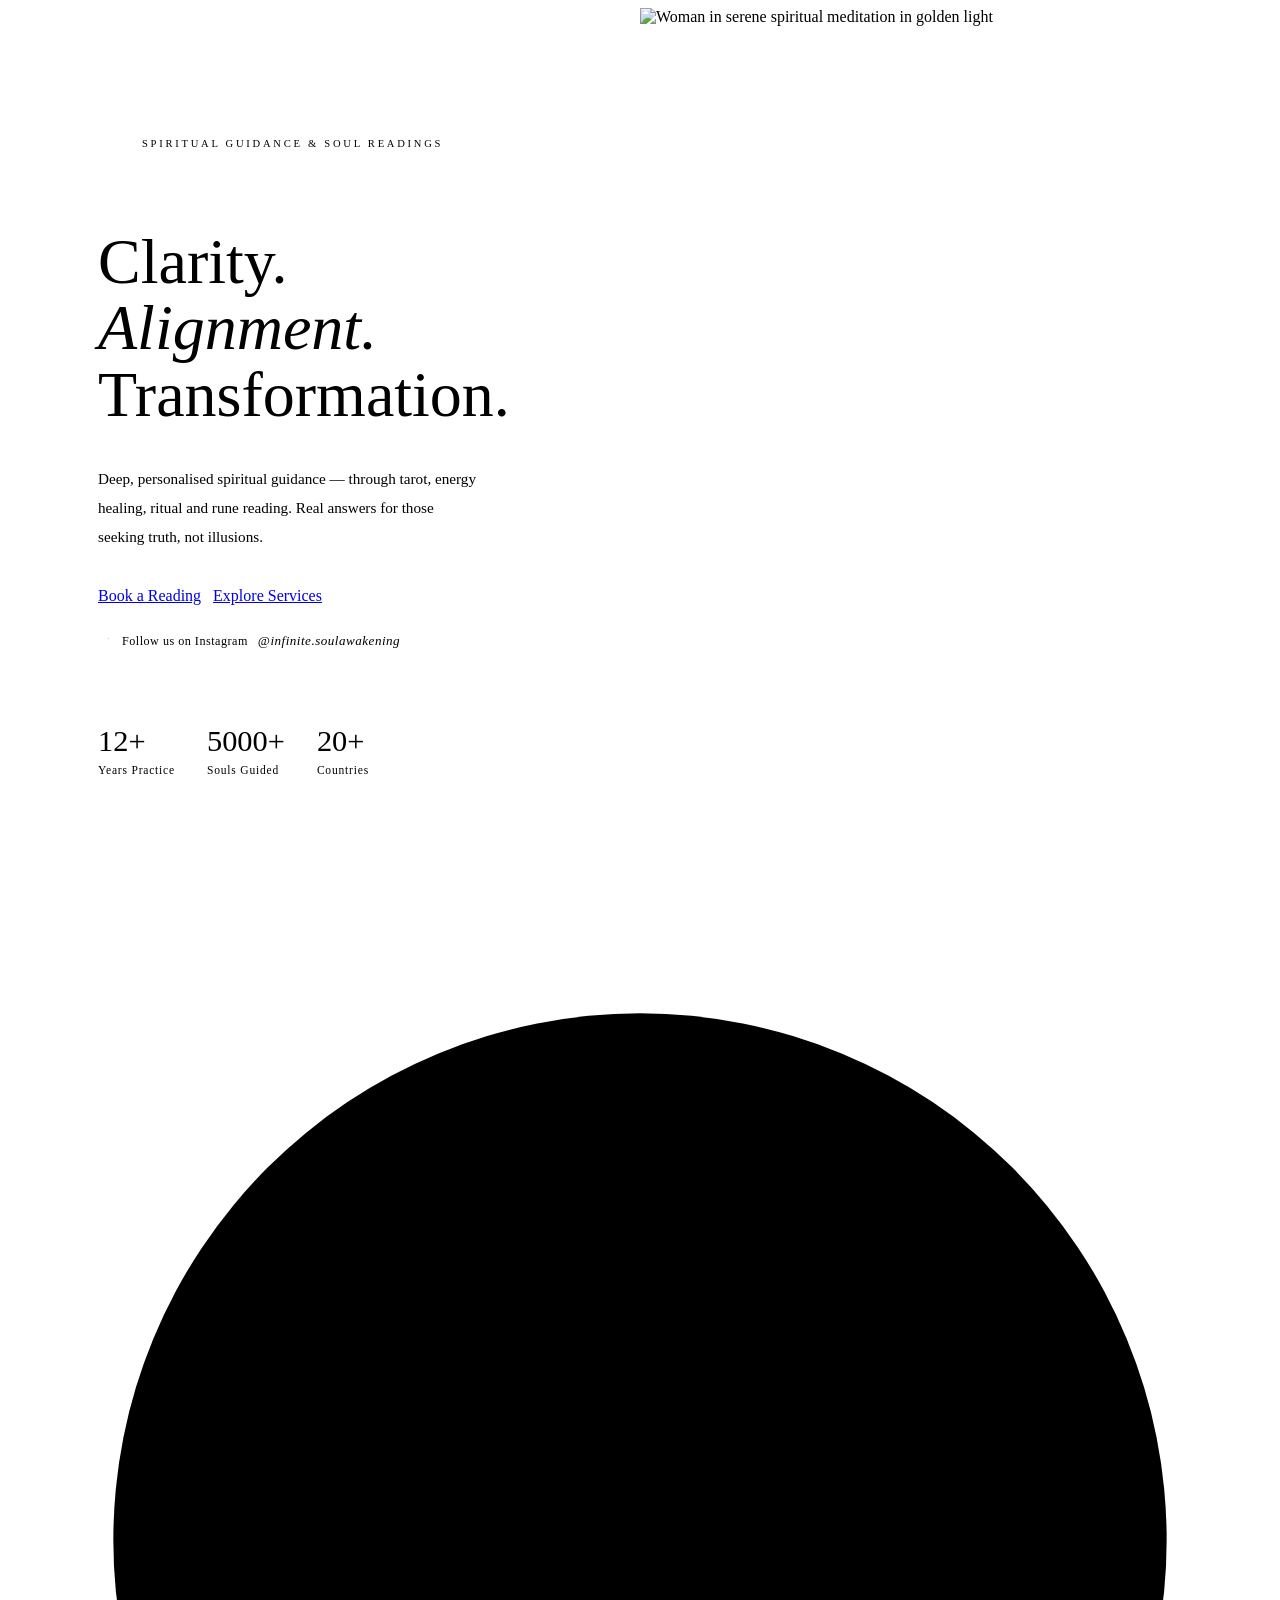
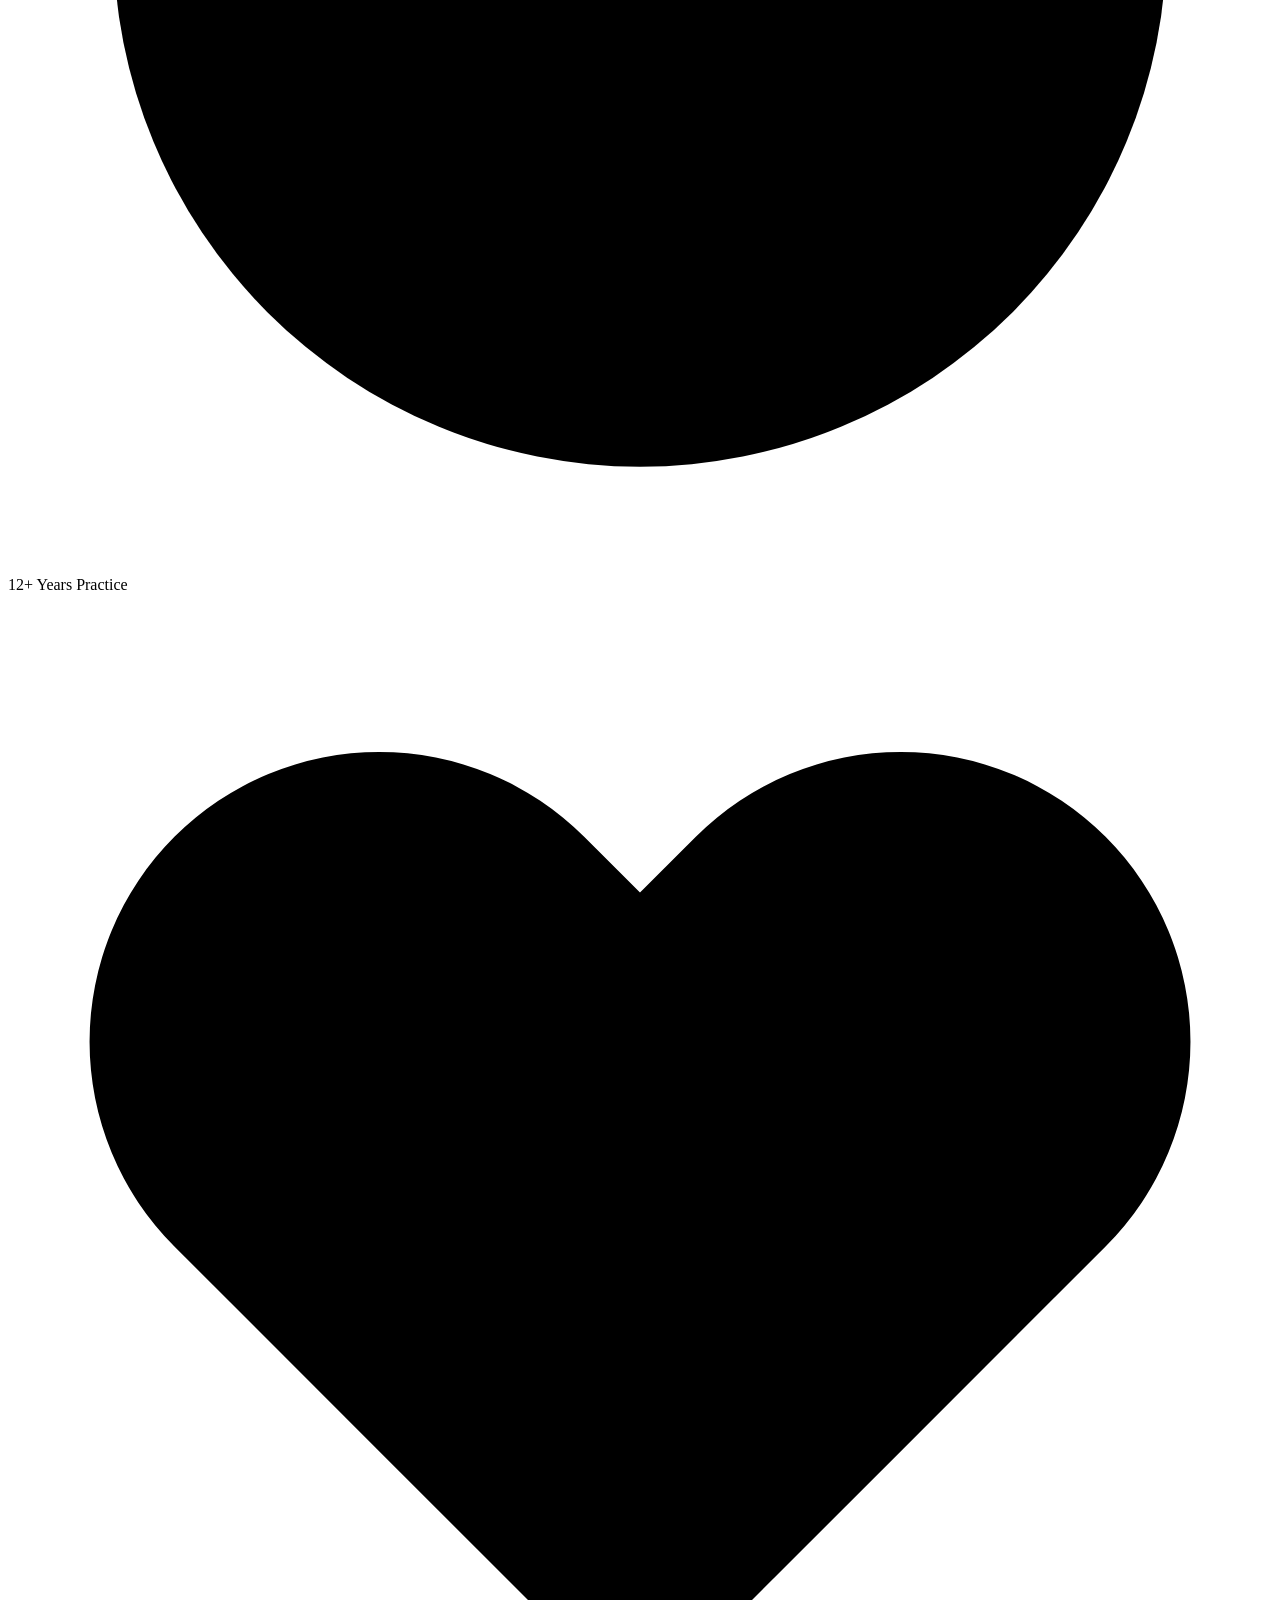
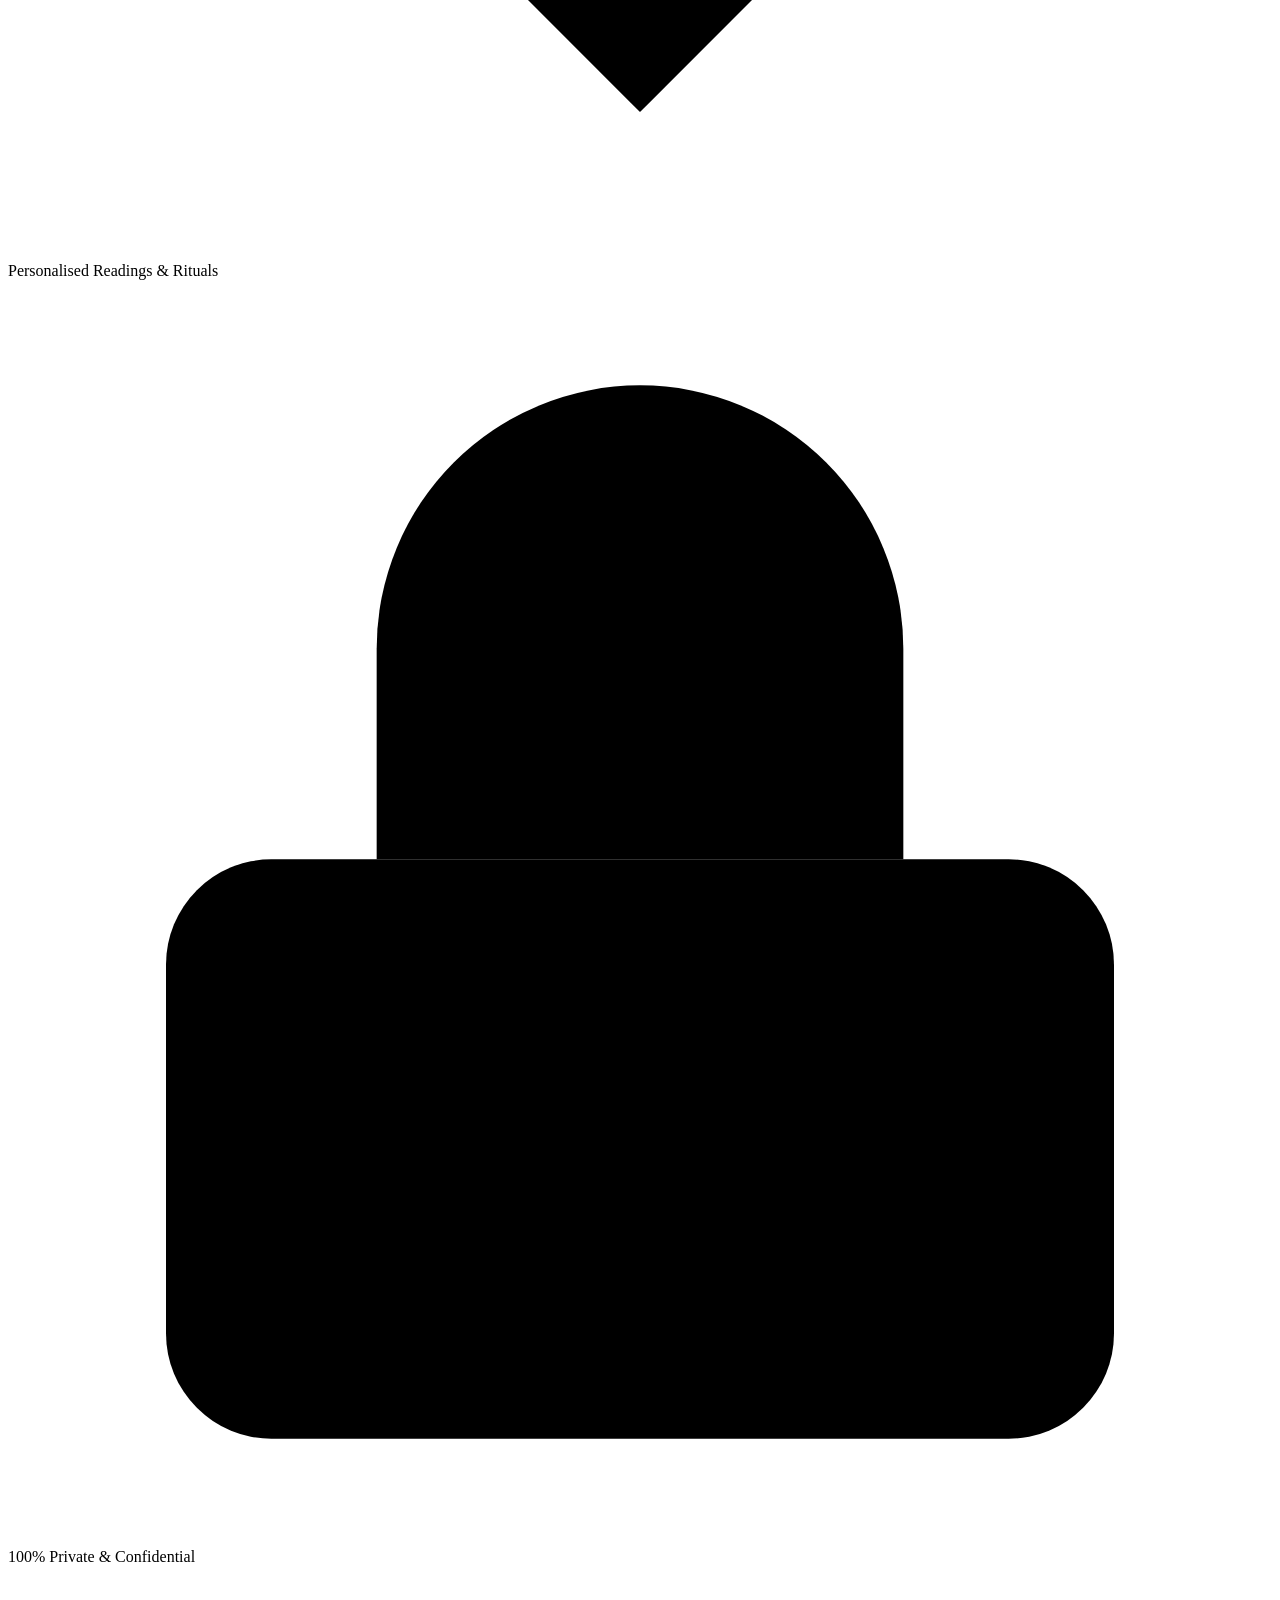
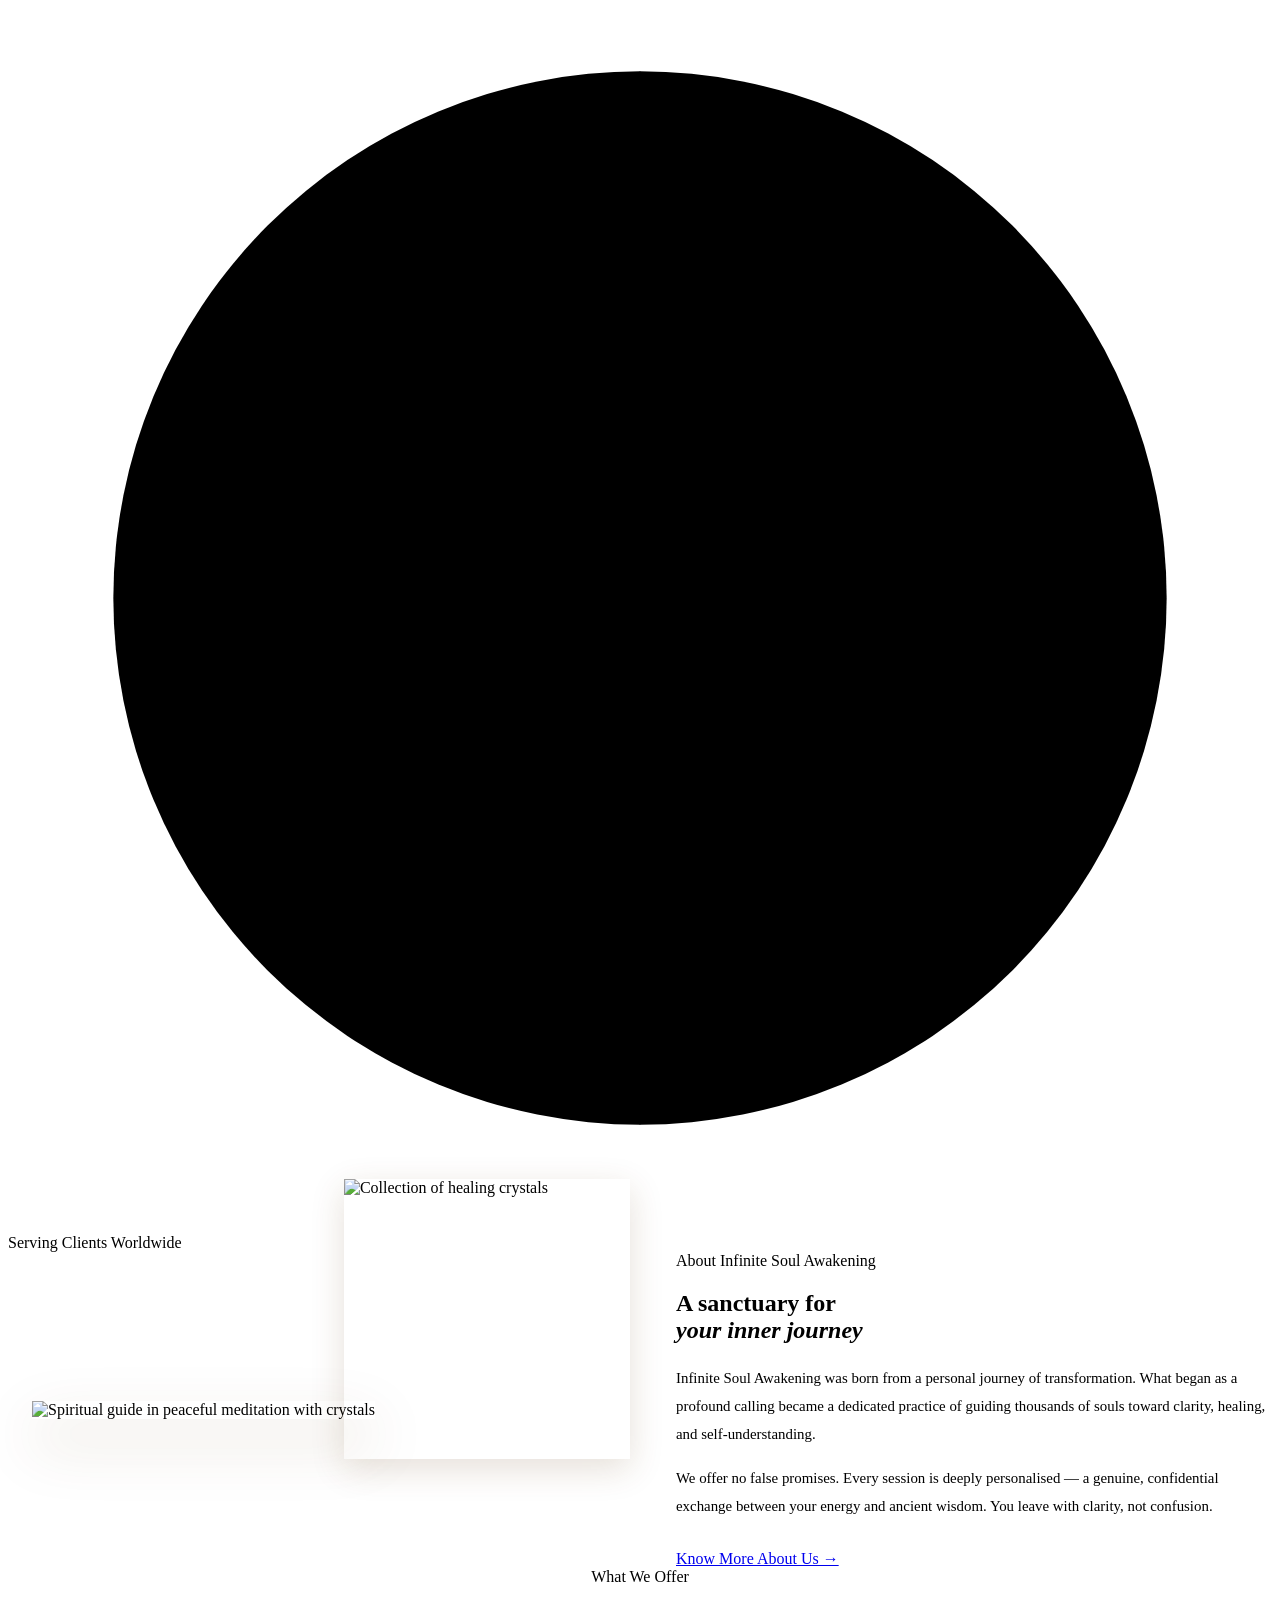
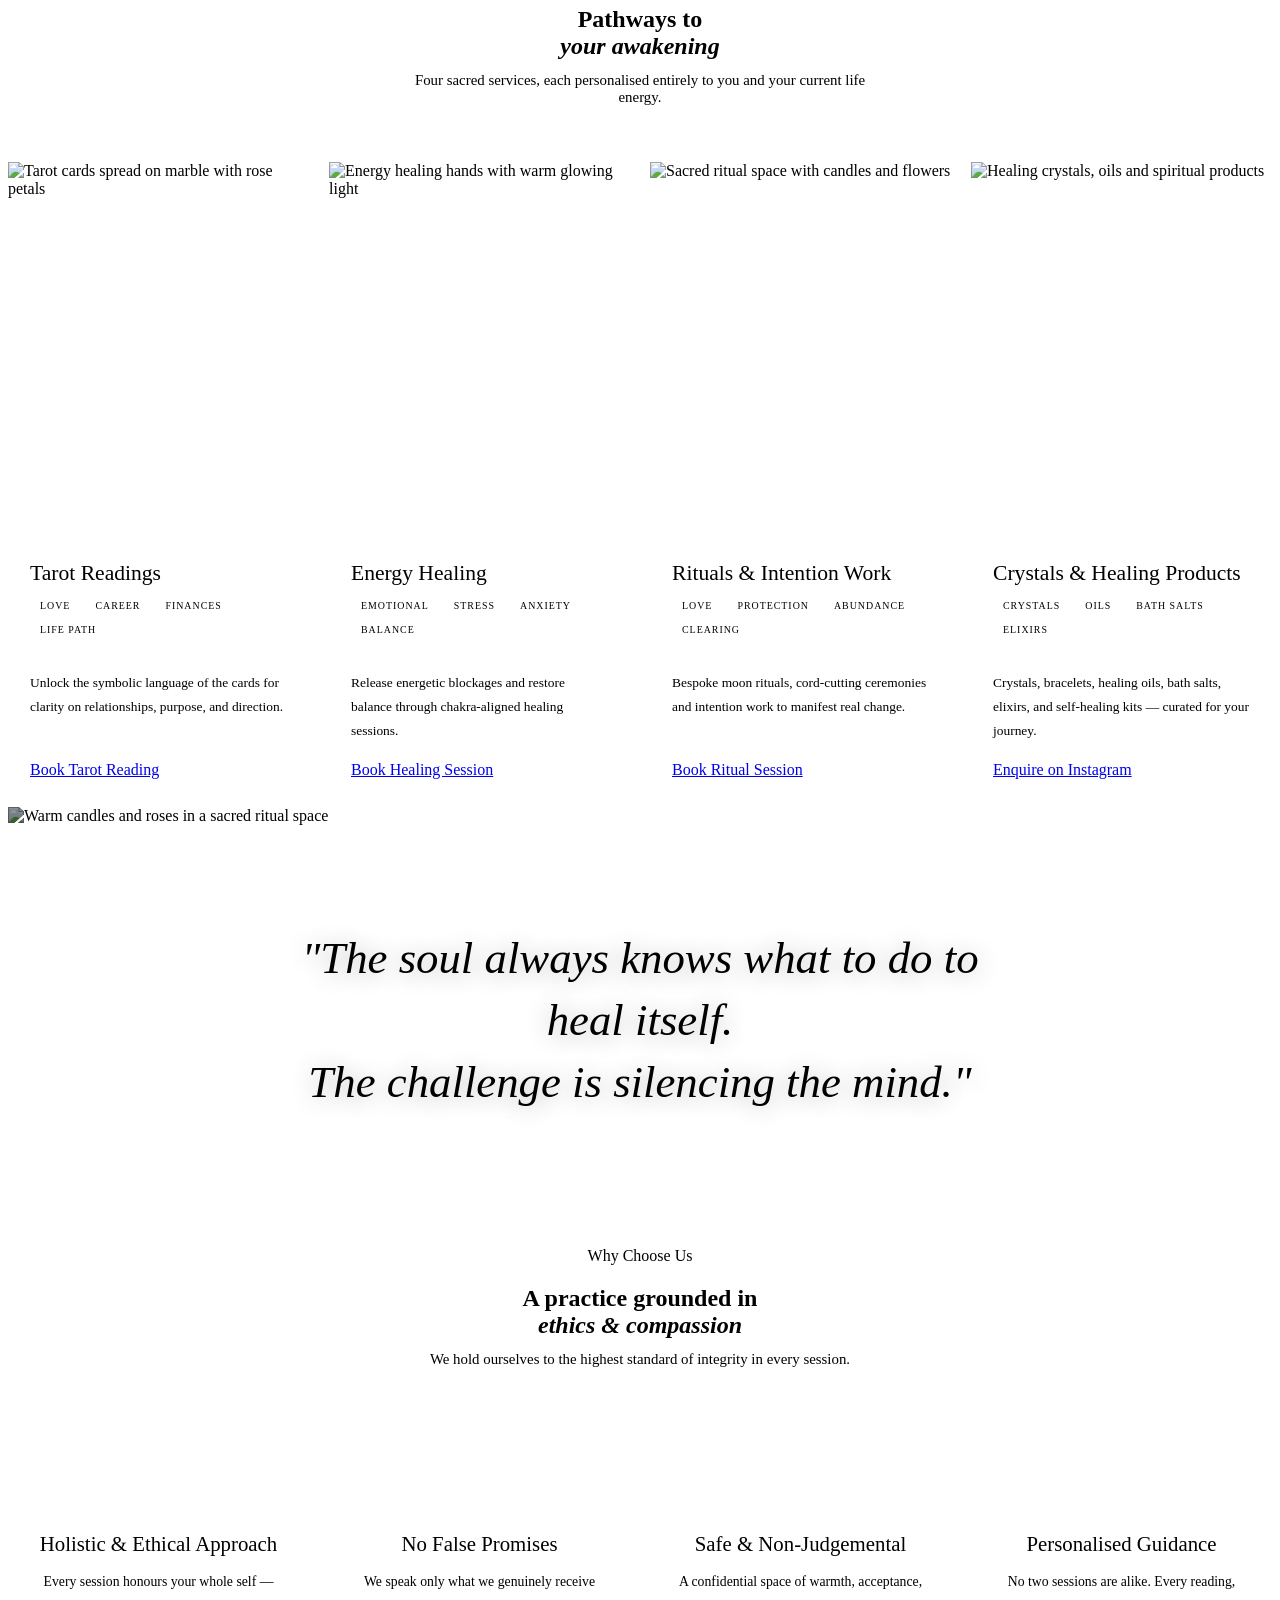
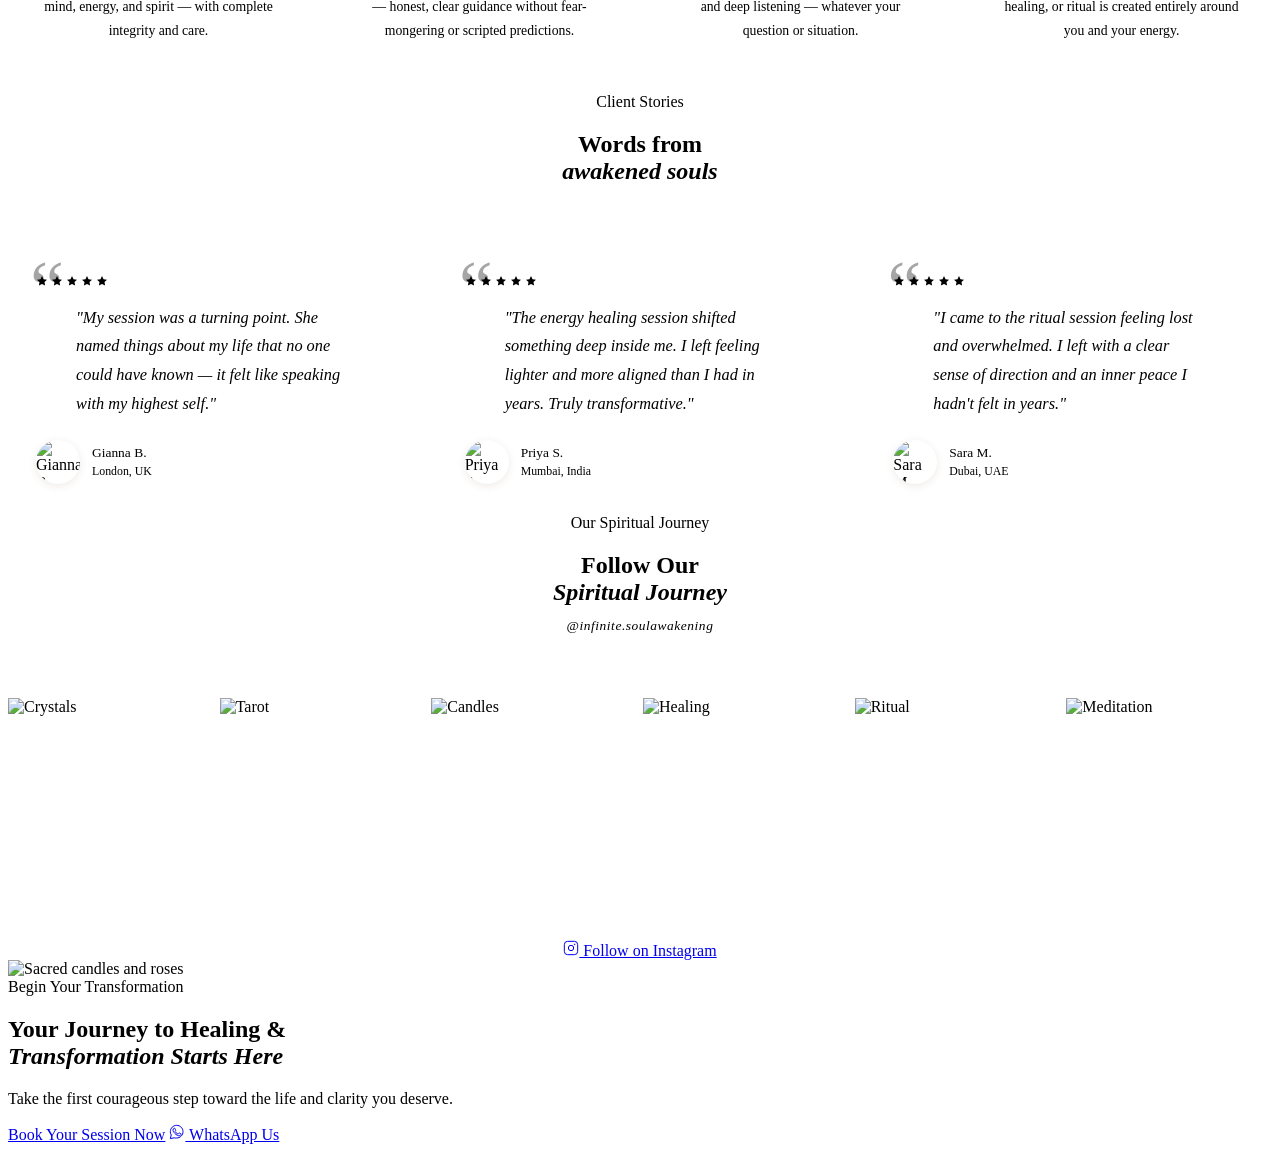
==== index.html @ ed3b2435 "first commit" ====
<!DOCTYPE html>
<html lang="en">
<head>
  <meta charset="UTF-8"/>
  <meta name="viewport" content="width=device-width, initial-scale=1.0"/>
  <meta name="description" content="Infinite Soul Awakening — premium tarot readings, energy healing, rituals and spiritual guidance. Serving clients worldwide since 2015."/>
  <title>Infinite Soul Awakening — Clarity. Alignment. Transformation.</title>
  <link rel="preconnect" href="https://fonts.googleapis.com"/>
  <link rel="preconnect" href="https://fonts.gstatic.com" crossorigin/>
  <link rel="stylesheet" href="assets/css/global.css"/>
  <style>
    /* ── HERO ───────────────────────────────────────────────── */
    .hero {
      display: grid; grid-template-columns: 1fr 1fr;
      min-height: 100svh; padding-top: var(--header-h); overflow: hidden;
    }
    .hero-left {
      display: flex; flex-direction: column; justify-content: center;
      padding: 80px 60px 80px max(40px, calc((100vw - 1180px)/2 + 40px));
    }
    .hero-eyebrow {
      display: flex; align-items: center; gap: 14px;
      font-size: .66rem; letter-spacing: .26em; text-transform: uppercase;
      color: var(--accent); margin-bottom: 26px;
    }
    .hero-eyebrow::before { content:''; width:30px; height:1px; background:var(--accent-light); flex-shrink:0; }
    .hero h1 {
      font-family: var(--font-serif);
      font-size: clamp(2.8rem, 5vw, 4.8rem);
      font-weight: 400; line-height: 1.04; color: var(--text); margin-bottom: 22px;
    }
    .hero h1 em { font-style: italic; font-weight: 300; color: var(--accent); }
    .hero-sub {
      font-size: .95rem; color: var(--text-soft);
      max-width: 380px; line-height: 1.88; margin-bottom: 36px;
    }
    .hero-btns { display: flex; gap: 12px; flex-wrap: wrap; }
    .hero-insta {
      margin-top: 28px;
      display: flex; align-items: center; gap: 10px;
      font-size: .76rem; color: var(--text-soft); letter-spacing: .04em;
    }
    .hero-insta a {
      color: var(--accent); text-decoration: none;
      font-style: italic; font-size: .82rem;
      border-bottom: 1px solid var(--accent-light);
      padding-bottom: 1px; transition: color .2s;
    }
    .hero-insta a:hover { color: var(--accent-dark); }
    .hero-insta svg { width: 14px; stroke: var(--accent-light); fill: none; stroke-width: 1.5; }
    .hero-stats {
      display: flex; gap: 32px; margin-top: 44px;
      padding-top: 32px; border-top: 1px solid var(--border);
    }
    .hero-stat strong {
      display: block; font-family: var(--font-serif);
      font-size: 1.9rem; font-weight: 400; color: var(--text); line-height: 1; margin-bottom: 3px;
    }
    .hero-stat span { font-size: .72rem; letter-spacing: .07em; color: var(--text-soft); }
    .hero-right { position: relative; overflow: hidden; }
    .hero-right img {
      width: 100%; height: 100%;
      object-fit: cover; object-position: center 20%;
      transition: transform 1.2s ease;
    }
    .hero-right:hover img { transform: scale(1.03); }
    .hero-badge {
      position: absolute; bottom: 40px; left: -22px;
      background: var(--white); box-shadow: var(--shadow-warm);
      padding: 16px 20px; z-index: 2; min-width: 160px;
    }
    .hero-badge strong {
      display: block; font-family: var(--font-serif);
      font-size: 1.4rem; font-weight: 400; color: var(--text); line-height: 1; margin-bottom: 4px;
    }
    .hero-badge span { font-size: .68rem; color: var(--text-soft); letter-spacing: .08em; }

    /* ── ABOUT PREVIEW ──────────────────────────────────────── */
    .about-preview { padding: var(--section-pad) 0; }
    .about-grid { display: grid; grid-template-columns: 1fr 1fr; gap: 72px; align-items: center; }
    .about-image-stack { position: relative; padding: 24px 0 24px 24px; }
    .about-img-main {
      width: 100%; aspect-ratio: 3/4; object-fit: cover;
      box-shadow: 0 24px 60px rgba(100,60,20,.18);
      position: relative; z-index: 2;
    }
    .about-img-secondary {
      position: absolute; bottom: -16px; right: -26px; z-index: 3;
      width: 48%; aspect-ratio: 1; object-fit: cover;
      border: 5px solid var(--white); box-shadow: 0 10px 32px rgba(100,60,20,.16);
    }
    .about-image-stack::before {
      content: ''; position: absolute;
      top: 0; left: 0; right: 24px; bottom: 24px;
      border: 1px solid var(--accent-light); z-index: 0;
    }
    .about-text .section-title { margin-bottom: 20px; }
    .about-text p { font-size: .93rem; color: var(--text-soft); line-height: 1.9; margin-bottom: 18px; }
    .about-text p:last-of-type { margin-bottom: 30px; }

    /* ── SERVICES PREVIEW ───────────────────────────────────── */
    .services-preview { padding: var(--section-pad) 0; background: var(--parchment); }
    .services-header { text-align: center; margin-bottom: 56px; }
    .services-header .section-title { margin-bottom: 12px; }
    .services-header p { font-size: .93rem; color: var(--text-soft); max-width: 460px; margin: 0 auto; }
    .services-grid { display: grid; grid-template-columns: repeat(4, 1fr); gap: 20px; }
    .svc-card {
      background: var(--white); box-shadow: var(--shadow-card); overflow: hidden;
      transition: transform .35s, box-shadow .35s; position: relative;
      display: flex; flex-direction: column;
    }
    .svc-card:hover { transform: translateY(-5px); box-shadow: var(--shadow-hover); }
    .svc-card.featured { border-top: 3px solid var(--accent); }
    .svc-img-wrap { width: 100%; aspect-ratio: 1; overflow: hidden; }
    .svc-img-wrap img {
      width: 100%; height: 100%; object-fit: cover;
      transition: transform .55s ease;
    }
    .svc-card:hover .svc-img-wrap img { transform: scale(1.07); }
    .svc-body { padding: 24px 22px 28px; flex: 1; display: flex; flex-direction: column; }
    .svc-icon {
      width: 38px; height: 38px; border: 1px solid var(--border); border-radius: 50%;
      display: flex; align-items: center; justify-content: center; margin-bottom: 14px;
    }
    .svc-icon svg { width: 16px; stroke: var(--accent); fill: none; stroke-width: 1.4; }
    .svc-card h3 {
      font-family: var(--font-serif); font-size: 1.35rem;
      font-weight: 400; color: var(--text); margin-bottom: 10px; line-height: 1.2;
    }
    .svc-card p { font-size: .84rem; color: var(--text-soft); line-height: 1.78; margin-bottom: 18px; flex: 1; }
    .svc-tags { display: flex; flex-wrap: wrap; gap: 5px; margin-bottom: 18px; }
    .svc-tag {
      font-size: .62rem; letter-spacing: .1em; text-transform: uppercase;
      padding: 4px 10px; border: 1px solid var(--border); color: var(--text-soft);
    }

    /* ── WHY CHOOSE US ──────────────────────────────────────── */
    .why-us { padding: var(--section-pad) 0; }
    .why-header { text-align: center; margin-bottom: 56px; }
    .why-header .section-title { margin-bottom: 12px; }
    .why-header p { font-size: .93rem; color: var(--text-soft); max-width: 480px; margin: 0 auto; }
    .why-grid { display: grid; grid-template-columns: repeat(4, 1fr); gap: 20px; }
    .why-card {
      background: var(--white); border: 1px solid var(--border);
      padding: 36px 28px; text-align: center;
      transition: border-color .3s, transform .3s, box-shadow .3s;
      position: relative; overflow: hidden;
    }
    .why-card::before {
      content: ''; position: absolute; top: 0; left: 0; right: 0;
      height: 3px; background: var(--accent-light);
      transform: scaleX(0); transform-origin: left; transition: transform .4s ease;
    }
    .why-card:hover { border-color: var(--accent-light); transform: translateY(-4px); box-shadow: var(--shadow-card); }
    .why-card:hover::before { transform: scaleX(1); }
    .why-icon {
      width: 52px; height: 52px; margin: 0 auto 20px;
      border: 1px solid var(--border); background: var(--parchment);
      display: flex; align-items: center; justify-content: center;
    }
    .why-icon svg { width: 22px; stroke: var(--accent); fill: none; stroke-width: 1.3; }
    .why-card h3 {
      font-family: var(--font-serif); font-size: 1.3rem;
      font-weight: 400; color: var(--text); margin-bottom: 10px;
    }
    .why-card p { font-size: .86rem; color: var(--text-soft); line-height: 1.78; }

    /* ── TESTIMONIALS ───────────────────────────────────────── */
    .testimonials { padding: var(--section-pad) 0; background: var(--parchment); }
    .testimonials-header { text-align: center; margin-bottom: 56px; }
    .testimonials-grid { display: grid; grid-template-columns: repeat(3, 1fr); gap: 22px; }
    .t-card {
      background: var(--white); padding: 34px 28px 30px;
      position: relative; box-shadow: var(--shadow-card); transition: transform .3s;
    }
    .t-card:hover { transform: translateY(-3px); }
    .t-quote-mark {
      font-family: var(--font-serif); font-size: 4.8rem; line-height: .85;
      color: var(--accent-light); opacity: .35;
      position: absolute; top: 14px; left: 22px; pointer-events: none;
    }
    .t-stars { display: flex; gap: 3px; margin-bottom: 14px; }
    .t-stars svg { width: 12px; fill: var(--accent-light); }
    .t-card blockquote {
      font-family: var(--font-serif); font-size: 1.02rem;
      font-style: italic; font-weight: 300; color: var(--text);
      line-height: 1.76; margin-bottom: 22px;
    }
    .t-author { display: flex; align-items: center; gap: 12px; }
    .t-avatar {
      width: 44px; height: 44px; border-radius: 50%; object-fit: cover;
      border: 3px solid var(--parchment); box-shadow: 0 2px 8px rgba(100,60,20,.1);
    }
    .t-info strong { display: block; font-size: .84rem; font-weight: 500; color: var(--text); }
    .t-info span { font-size: .74rem; color: var(--text-soft); }

    /* ── INSTAGRAM SECTION ──────────────────────────────────── */
    .instagram-section { padding: var(--section-pad) 0; }
    .instagram-header { text-align: center; margin-bottom: 44px; }
    .instagram-header .section-title { margin-bottom: 10px; }
    .insta-handle-link {
      display: inline-flex; align-items: center; gap: 6px;
      font-size: .84rem; color: var(--accent); text-decoration: none;
      font-style: italic; letter-spacing: .04em;
      border-bottom: 1px solid var(--accent-light); padding-bottom: 2px;
      transition: color .2s; margin-bottom: 18px;
    }
    .insta-handle-link:hover { color: var(--accent-dark); }
    .insta-grid { display: grid; grid-template-columns: repeat(6, 1fr); gap: 6px; margin-bottom: 36px; }
    .insta-cell { aspect-ratio: 1; overflow: hidden; position: relative; cursor: pointer; }
    .insta-cell img { width: 100%; height: 100%; object-fit: cover; transition: transform .5s ease; }
    .insta-cell:hover img { transform: scale(1.08); }
    .insta-cell::after {
      content: ''; position: absolute; inset: 0;
      background: rgba(155,115,85,0); transition: background .35s;
    }
    .insta-cell:hover::after { background: rgba(155,115,85,.22); }
    .instagram-cta { text-align: center; }

    /* ── LUXURY STRIP ───────────────────────────────────────── */
    .luxury-strip { position: relative; height: 440px; overflow: hidden; }
    .luxury-strip img {
      width: 100%; height: 100%;
      object-fit: cover; object-position: center 55%;
      filter: brightness(.58) saturate(.82);
      transition: transform 14s ease;
    }
    .luxury-strip:hover img { transform: scale(1.04); }
    .luxury-strip-overlay {
      position: absolute; inset: 0;
      display: flex; align-items: center; justify-content: center;
    }
    .luxury-quote { text-align: center; padding: 0 24px; }
    .luxury-quote p {
      font-family: var(--font-serif);
      font-size: clamp(1.6rem, 3.6vw, 2.8rem);
      font-weight: 300; font-style: italic; color: var(--white);
      line-height: 1.38; text-shadow: 0 2px 24px rgba(0,0,0,.3); max-width: 680px;
    }
    .luxury-quote span {
      display: block; font-family: var(--font-sans);
      font-size: .66rem; letter-spacing: .22em; text-transform: uppercase;
      color: rgba(255,255,255,.52); margin-top: 16px;
    }

    /* ── RESPONSIVE ─────────────────────────────────────────── */
    @media (max-width: 1024px) {
      .hero-left { padding: 60px 44px 60px 32px; }
      .services-grid { grid-template-columns: repeat(2, 1fr); }
      .why-grid { grid-template-columns: repeat(2, 1fr); }
    }
    @media (max-width: 900px) {
      .hero { grid-template-columns: 1fr; min-height: auto; }
      .hero-left { padding: 60px 32px; text-align: center; align-items: center; }
      .hero-eyebrow::before { display: none; }
      .hero-sub { margin: 0 auto 32px; }
      .hero-right { height: 65vw; min-height: 340px; }
      .hero-badge { left: 16px; bottom: 18px; }
      .hero-stats { gap: 22px; }
      .about-grid { grid-template-columns: 1fr; gap: 48px; }
      .about-image-stack::before { display: none; }
      .about-img-secondary { right: 8px; }
      .testimonials-grid { grid-template-columns: 1fr 1fr; }
      .insta-grid { grid-template-columns: repeat(3, 1fr); }
    }
    @media (max-width: 600px) {
      .services-grid { grid-template-columns: 1fr; max-width: 380px; margin: 0 auto; }
      .why-grid { grid-template-columns: 1fr; }
      .testimonials-grid { grid-template-columns: 1fr; }
      .insta-grid { grid-template-columns: repeat(2, 1fr); }
      .luxury-strip { height: 300px; }
      .hero-stats { gap: 18px; flex-wrap: wrap; }
    }
  </style>
</head>
<body>

<!-- ══ HERO ══════════════════════════════════════════════════ -->
<section class="hero" aria-label="Hero">
  <div class="hero-left">
    <span class="hero-eyebrow">Spiritual Guidance &amp; Soul Readings</span>
    <h1>Clarity.<br><em>Alignment.</em><br>Transformation.</h1>
    <p class="hero-sub">Deep, personalised spiritual guidance — through tarot, energy healing, ritual and rune reading. Real answers for those seeking truth, not illusions.</p>
    <div class="hero-btns">
      <a href="booking.html" class="btn btn-filled">Book a Reading</a>
      <a href="services.html" class="btn btn-ghost">Explore Services</a>
    </div>
    <div class="hero-insta">
      <svg viewBox="0 0 24 24"><rect x="2" y="2" width="20" height="20" rx="5"/><circle cx="12" cy="12" r="4"/><circle cx="17.5" cy="6.5" r=".5" fill="currentColor"/></svg>
      Follow us on Instagram
      <a href="https://www.instagram.com/infinite.soulawakening" target="_blank" rel="noopener noreferrer">@infinite.soulawakening</a>
    </div>
    <div class="hero-stats">
      <div class="hero-stat"><strong>12+</strong><span>Years Practice</span></div>
      <div class="hero-stat"><strong>5000+</strong><span>Souls Guided</span></div>
      <div class="hero-stat"><strong>20+</strong><span>Countries</span></div>
    </div>
  </div>
  <div class="hero-right">
    <img src="assets/images/hero-spiritual-woman.png"
      alt="Woman in serene spiritual meditation in golden light"
      fetchpriority="high" width="700" height="900"/>
  </div>
</section>

<!-- ══ TRUST BAR ═════════════════════════════════════════════ -->
<div class="trust-bar" role="list" aria-label="Trust signals">
  <div class="trust-inner">
    <div class="trust-item" role="listitem">
      <div class="trust-icon" aria-hidden="true"><svg viewBox="0 0 24 24"><circle cx="12" cy="12" r="10"/><path d="M12 8v4l3 3"/></svg></div>
      <span class="trust-label">12+ Years Practice</span>
    </div>
    <div class="trust-item" role="listitem">
      <div class="trust-icon" aria-hidden="true"><svg viewBox="0 0 24 24"><path d="M20.84 4.61a5.5 5.5 0 0 0-7.78 0L12 5.67l-1.06-1.06a5.5 5.5 0 0 0-7.78 7.78l1.06 1.06L12 21.23l7.78-7.78 1.06-1.06a5.5 5.5 0 0 0 0-7.78z"/></svg></div>
      <span class="trust-label">Personalised Readings &amp; Rituals</span>
    </div>
    <div class="trust-item" role="listitem">
      <div class="trust-icon" aria-hidden="true"><svg viewBox="0 0 24 24"><rect x="3" y="11" width="18" height="11" rx="2"/><path d="M7 11V7a5 5 0 0 1 10 0v4"/></svg></div>
      <span class="trust-label">100% Private &amp; Confidential</span>
    </div>
    <div class="trust-item" role="listitem">
      <div class="trust-icon" aria-hidden="true"><svg viewBox="0 0 24 24"><circle cx="12" cy="12" r="10"/><line x1="2" y1="12" x2="22" y2="12"/><path d="M12 2a15.3 15.3 0 0 1 4 10 15.3 15.3 0 0 1-4 10 15.3 15.3 0 0 1-4-10 15.3 15.3 0 0 1 4-10z"/></svg></div>
      <span class="trust-label">Serving Clients Worldwide</span>
    </div>
  </div>
</div>

<!-- ══ ABOUT PREVIEW ═════════════════════════════════════════ -->
<section class="about-preview" aria-labelledby="about-title">
  <div class="container">
    <div class="about-grid">
      <div class="about-image-stack fade-up">
        <img class="about-img-main"
          src="assets/images/spiritual-guide.jpeg"
          alt="Spiritual guide in peaceful meditation with crystals"
          loading="lazy" width="600" height="800"/>
        <img class="about-img-secondary"
          src="assets/images/insta-spiritual-workspace.jpeg"
          alt="Collection of healing crystals"
          loading="lazy" width="280" height="280"/>
      </div>
      <div class="fade-up" style="transition-delay:.16s">
        <span class="section-label">About Infinite Soul Awakening</span>
        <h2 class="section-title about-text" id="about-title">A sanctuary for<br><em>your inner journey</em></h2>
        <p class="about-text" style="margin-top:20px;font-size:.93rem;color:var(--text-soft);line-height:1.9;">Infinite Soul Awakening was born from a personal journey of transformation. What began as a profound calling became a dedicated practice of guiding thousands of souls toward clarity, healing, and self-understanding.</p>
        <p style="font-size:.93rem;color:var(--text-soft);line-height:1.9;margin-bottom:30px;">We offer no false promises. Every session is deeply personalised — a genuine, confidential exchange between your energy and ancient wisdom. You leave with clarity, not confusion.</p>
        <a href="about.html" class="text-link">Know More About Us &rarr;</a>
      </div>
    </div>
  </div>
</section>

<!-- ══ SERVICES PREVIEW ══════════════════════════════════════ -->
<section class="services-preview" aria-labelledby="services-title">
  <div class="container">
    <div class="services-header fade-up">
      <span class="section-label">What We Offer</span>
      <h2 class="section-title" id="services-title">Pathways to<br><em>your awakening</em></h2>
      <p>Four sacred services, each personalised entirely to you and your current life energy.</p>
    </div>
    <div class="services-grid">

      <article class="svc-card featured fade-up" style="transition-delay:.06s">
        <div class="svc-img-wrap">
          <img src="assets/images/tarot-reading-flatlay.jpeg"
            alt="Tarot cards spread on marble with rose petals" loading="lazy" width="600" height="600"/>
        </div>
        <div class="svc-body">
          <div class="svc-icon" aria-hidden="true"><svg viewBox="0 0 24 24"><rect x="3" y="3" width="7" height="11" rx="1"/><rect x="14" y="3" width="7" height="7" rx="1"/><rect x="14" y="14" width="7" height="7" rx="1"/><rect x="3" y="18" width="7" height="3" rx="1"/></svg></div>
          <h3>Tarot Readings</h3>
          <div class="svc-tags"><span class="svc-tag">Love</span><span class="svc-tag">Career</span><span class="svc-tag">Finances</span><span class="svc-tag">Life Path</span></div>
          <p>Unlock the symbolic language of the cards for clarity on relationships, purpose, and direction.</p>
          <a href="booking.html" class="btn btn-filled btn-sm">Book Tarot Reading</a>
        </div>
      </article>

      <article class="svc-card fade-up" style="transition-delay:.14s">
        <div class="svc-img-wrap">
          <img src="assets/images/energy-healing-hands.jpeg"
            alt="Energy healing hands with warm glowing light" loading="lazy" width="600" height="600"/>
        </div>
        <div class="svc-body">
          <div class="svc-icon" aria-hidden="true"><svg viewBox="0 0 24 24"><path d="M18 8h1a4 4 0 0 1 0 8h-1"/><path d="M2 8h16v9a4 4 0 0 1-4 4H6a4 4 0 0 1-4-4V8z"/><line x1="6" y1="1" x2="6" y2="4"/><line x1="10" y1="1" x2="10" y2="4"/><line x1="14" y1="1" x2="14" y2="4"/></svg></div>
          <h3>Energy Healing</h3>
          <div class="svc-tags"><span class="svc-tag">Emotional</span><span class="svc-tag">Stress</span><span class="svc-tag">Anxiety</span><span class="svc-tag">Balance</span></div>
          <p>Release energetic blockages and restore balance through chakra-aligned healing sessions.</p>
          <a href="booking.html" class="btn btn-filled btn-sm">Book Healing Session</a>
        </div>
      </article>

      <article class="svc-card fade-up" style="transition-delay:.22s">
        <div class="svc-img-wrap">
          <img src="assets/images/insta-crystal-candle.jpeg"
            alt="Sacred ritual space with candles and flowers" loading="lazy" width="600" height="600"/>
        </div>
        <div class="svc-body">
          <div class="svc-icon" aria-hidden="true"><svg viewBox="0 0 24 24"><polygon points="12 2 15.09 8.26 22 9.27 17 14.14 18.18 21.02 12 17.77 5.82 21.02 7 14.14 2 9.27 8.91 8.26 12 2"/></svg></div>
          <h3>Rituals &amp; Intention Work</h3>
          <div class="svc-tags"><span class="svc-tag">Love</span><span class="svc-tag">Protection</span><span class="svc-tag">Abundance</span><span class="svc-tag">Clearing</span></div>
          <p>Bespoke moon rituals, cord-cutting ceremonies and intention work to manifest real change.</p>
          <a href="booking.html" class="btn btn-filled btn-sm">Book Ritual Session</a>
        </div>
      </article>

      <article class="svc-card fade-up" style="transition-delay:.30s">
        <div class="svc-img-wrap">
          <img src="assets/images/insta-spiritual-workspace.jpeg"
            alt="Healing crystals, oils and spiritual products" loading="lazy" width="600" height="600"/>
        </div>
        <div class="svc-body">
          <div class="svc-icon" aria-hidden="true"><svg viewBox="0 0 24 24"><path d="M12 2l3.09 6.26L22 9.27l-5 4.87 1.18 6.88L12 17.77l-6.18 3.25L7 14.14 2 9.27l6.91-1.01L12 2z"/></svg></div>
          <h3>Crystals &amp; Healing Products</h3>
          <div class="svc-tags"><span class="svc-tag">Crystals</span><span class="svc-tag">Oils</span><span class="svc-tag">Bath Salts</span><span class="svc-tag">Elixirs</span></div>
          <p>Crystals, bracelets, healing oils, bath salts, elixirs, and self-healing kits — curated for your journey.</p>
          <a href="https://www.instagram.com/infinite.soulawakening" target="_blank" rel="noopener noreferrer" class="btn btn-insta btn-sm">Enquire on Instagram</a>
        </div>
      </article>

    </div>
  </div>
</section>

<!-- ══ LUXURY STRIP ══════════════════════════════════════════ -->
<div class="luxury-strip" role="img" aria-label="Sacred ritual with candles and flowers">
  <img src="assets/images/about-spiritual-flatlay.jpeg"
    alt="Warm candles and roses in a sacred ritual space" loading="lazy" width="1800" height="440"/>
  <div class="luxury-strip-overlay">
    <div class="luxury-quote fade-up">
      <p>"The soul always knows what to do to heal itself.<br>The challenge is silencing the mind."</p>
      <span>— Caroline Myss</span>
    </div>
  </div>
</div>

<!-- ══ WHY CHOOSE US ═════════════════════════════════════════ -->
<section class="why-us" aria-labelledby="why-title">
  <div class="container">
    <div class="why-header fade-up">
      <span class="section-label">Why Choose Us</span>
      <h2 class="section-title" id="why-title">A practice grounded in<br><em>ethics &amp; compassion</em></h2>
      <p>We hold ourselves to the highest standard of integrity in every session.</p>
    </div>
    <div class="why-grid">
      <div class="why-card fade-up" style="transition-delay:.06s">
        <div class="why-icon" aria-hidden="true"><svg viewBox="0 0 24 24"><circle cx="12" cy="8" r="6"/><path d="M15.477 12.89L17 22l-5-3-5 3 1.523-9.11"/></svg></div>
        <h3>Holistic &amp; Ethical Approach</h3>
        <p>Every session honours your whole self — mind, energy, and spirit — with complete integrity and care.</p>
      </div>
      <div class="why-card fade-up" style="transition-delay:.14s">
        <div class="why-icon" aria-hidden="true"><svg viewBox="0 0 24 24"><path d="M12 22s8-4 8-10V5l-8-3-8 3v7c0 6 8 10 8 10z"/></svg></div>
        <h3>No False Promises</h3>
        <p>We speak only what we genuinely receive — honest, clear guidance without fear-mongering or scripted predictions.</p>
      </div>
      <div class="why-card fade-up" style="transition-delay:.22s">
        <div class="why-icon" aria-hidden="true"><svg viewBox="0 0 24 24"><path d="M20.84 4.61a5.5 5.5 0 0 0-7.78 0L12 5.67l-1.06-1.06a5.5 5.5 0 0 0-7.78 7.78l1.06 1.06L12 21.23l7.78-7.78 1.06-1.06a5.5 5.5 0 0 0 0-7.78z"/></svg></div>
        <h3>Safe &amp; Non-Judgemental</h3>
        <p>A confidential space of warmth, acceptance, and deep listening — whatever your question or situation.</p>
      </div>
      <div class="why-card fade-up" style="transition-delay:.30s">
        <div class="why-icon" aria-hidden="true"><svg viewBox="0 0 24 24"><path d="M17 21v-2a4 4 0 0 0-4-4H5a4 4 0 0 0-4 4v2"/><circle cx="9" cy="7" r="4"/><path d="M23 21v-2a4 4 0 0 0-3-3.87"/><path d="M16 3.13a4 4 0 0 1 0 7.75"/></svg></div>
        <h3>Personalised Guidance</h3>
        <p>No two sessions are alike. Every reading, healing, or ritual is created entirely around you and your energy.</p>
      </div>
    </div>
  </div>
</section>

<!-- ══ TESTIMONIALS ══════════════════════════════════════════ -->
<section class="testimonials" aria-labelledby="testimonials-title">
  <div class="container">
    <div class="testimonials-header fade-up">
      <span class="section-label">Client Stories</span>
      <h2 class="section-title" id="testimonials-title">Words from<br><em>awakened souls</em></h2>
    </div>
    <div class="testimonials-grid">
      <article class="t-card fade-up" style="transition-delay:.06s">
        <div class="t-quote-mark" aria-hidden="true">&ldquo;</div>
        <div class="t-stars" aria-label="5 stars"><svg viewBox="0 0 24 24"><polygon points="12 2 15.09 8.26 22 9.27 17 14.14 18.18 21.02 12 17.77 5.82 21.02 7 14.14 2 9.27 8.91 8.26 12 2"/></svg><svg viewBox="0 0 24 24"><polygon points="12 2 15.09 8.26 22 9.27 17 14.14 18.18 21.02 12 17.77 5.82 21.02 7 14.14 2 9.27 8.91 8.26 12 2"/></svg><svg viewBox="0 0 24 24"><polygon points="12 2 15.09 8.26 22 9.27 17 14.14 18.18 21.02 12 17.77 5.82 21.02 7 14.14 2 9.27 8.91 8.26 12 2"/></svg><svg viewBox="0 0 24 24"><polygon points="12 2 15.09 8.26 22 9.27 17 14.14 18.18 21.02 12 17.77 5.82 21.02 7 14.14 2 9.27 8.91 8.26 12 2"/></svg><svg viewBox="0 0 24 24"><polygon points="12 2 15.09 8.26 22 9.27 17 14.14 18.18 21.02 12 17.77 5.82 21.02 7 14.14 2 9.27 8.91 8.26 12 2"/></svg></div>
        <blockquote>"My session was a turning point. She named things about my life that no one could have known — it felt like speaking with my highest self."</blockquote>
        <div class="t-author">
          <img class="t-avatar" src="assets/images/testimonial-candle-avatar.jpeg" alt="Gianna B." loading="lazy" width="44" height="44"/>
          <div class="t-info"><strong>Gianna B.</strong><span>London, UK</span></div>
        </div>
      </article>
      <article class="t-card fade-up" style="transition-delay:.16s">
        <div class="t-quote-mark" aria-hidden="true">&ldquo;</div>
        <div class="t-stars" aria-label="5 stars"><svg viewBox="0 0 24 24"><polygon points="12 2 15.09 8.26 22 9.27 17 14.14 18.18 21.02 12 17.77 5.82 21.02 7 14.14 2 9.27 8.91 8.26 12 2"/></svg><svg viewBox="0 0 24 24"><polygon points="12 2 15.09 8.26 22 9.27 17 14.14 18.18 21.02 12 17.77 5.82 21.02 7 14.14 2 9.27 8.91 8.26 12 2"/></svg><svg viewBox="0 0 24 24"><polygon points="12 2 15.09 8.26 22 9.27 17 14.14 18.18 21.02 12 17.77 5.82 21.02 7 14.14 2 9.27 8.91 8.26 12 2"/></svg><svg viewBox="0 0 24 24"><polygon points="12 2 15.09 8.26 22 9.27 17 14.14 18.18 21.02 12 17.77 5.82 21.02 7 14.14 2 9.27 8.91 8.26 12 2"/></svg><svg viewBox="0 0 24 24"><polygon points="12 2 15.09 8.26 22 9.27 17 14.14 18.18 21.02 12 17.77 5.82 21.02 7 14.14 2 9.27 8.91 8.26 12 2"/></svg></div>
        <blockquote>"The energy healing session shifted something deep inside me. I left feeling lighter and more aligned than I had in years. Truly transformative."</blockquote>
        <div class="t-author">
          <img class="t-avatar" src="assets/images/testimonial-lotus-avatar.jpeg" alt="Priya S." loading="lazy" width="44" height="44"/>
          <div class="t-info"><strong>Priya S.</strong><span>Mumbai, India</span></div>
        </div>
      </article>
      <article class="t-card fade-up" style="transition-delay:.26s">
        <div class="t-quote-mark" aria-hidden="true">&ldquo;</div>
        <div class="t-stars" aria-label="5 stars"><svg viewBox="0 0 24 24"><polygon points="12 2 15.09 8.26 22 9.27 17 14.14 18.18 21.02 12 17.77 5.82 21.02 7 14.14 2 9.27 8.91 8.26 12 2"/></svg><svg viewBox="0 0 24 24"><polygon points="12 2 15.09 8.26 22 9.27 17 14.14 18.18 21.02 12 17.77 5.82 21.02 7 14.14 2 9.27 8.91 8.26 12 2"/></svg><svg viewBox="0 0 24 24"><polygon points="12 2 15.09 8.26 22 9.27 17 14.14 18.18 21.02 12 17.77 5.82 21.02 7 14.14 2 9.27 8.91 8.26 12 2"/></svg><svg viewBox="0 0 24 24"><polygon points="12 2 15.09 8.26 22 9.27 17 14.14 18.18 21.02 12 17.77 5.82 21.02 7 14.14 2 9.27 8.91 8.26 12 2"/></svg><svg viewBox="0 0 24 24"><polygon points="12 2 15.09 8.26 22 9.27 17 14.14 18.18 21.02 12 17.77 5.82 21.02 7 14.14 2 9.27 8.91 8.26 12 2"/></svg></div>
        <blockquote>"I came to the ritual session feeling lost and overwhelmed. I left with a clear sense of direction and an inner peace I hadn't felt in years."</blockquote>
        <div class="t-author">
          <img class="t-avatar" src="assets/images/testimonial-crystal-avatar.jpeg" alt="Sara M." loading="lazy" width="44" height="44"/>
          <div class="t-info"><strong>Sara M.</strong><span>Dubai, UAE</span></div>
        </div>
      </article>
    </div>
  </div>
</section>

<!-- ══ INSTAGRAM SECTION ═════════════════════════════════════ -->
<section class="instagram-section" aria-labelledby="instagram-title">
  <div class="container">
    <div class="instagram-header fade-up">
      <span class="section-label">Our Spiritual Journey</span>
      <h2 class="section-title" id="instagram-title">Follow Our<br><em>Spiritual Journey</em></h2>
      <a href="https://www.instagram.com/infinite.soulawakening" target="_blank" rel="noopener noreferrer" class="insta-handle-link">@infinite.soulawakening</a>
    </div>
    <div class="insta-grid fade-up" style="transition-delay:.1s">
      <div class="insta-cell"><img src="assets/images/insta-rose-quartz.jpeg" alt="Crystals" loading="lazy" width="300" height="300"/></div>
      <div class="insta-cell"><img src="assets/images/insta-affirmation-card.jpeg" alt="Tarot" loading="lazy" width="300" height="300"/></div>
      <div class="insta-cell"><img src="assets/images/insta-hand-card.jpeg" alt="Candles" loading="lazy" width="300" height="300"/></div>
      <div class="insta-cell"><img src="assets/images/insta-meditation-woman.jpeg" alt="Healing" loading="lazy" width="300" height="300"/></div>
      <div class="insta-cell"><img src="assets/images/insta-quote-flatlay.jpeg" alt="Ritual" loading="lazy" width="300" height="300"/></div>
      <div class="insta-cell"><img src="assets/images/insta-spiritual-journal.jpeg" alt="Meditation" loading="lazy" width="300" height="300"/></div>
    </div>
    <div class="instagram-cta fade-up" style="transition-delay:.2s;margin-top:32px;">
      <a href="https://www.instagram.com/infinite.soulawakening" target="_blank" rel="noopener noreferrer" class="btn btn-insta">
        <svg viewBox="0 0 24 24" width="16" fill="none" stroke="currentColor" stroke-width="1.5"><rect x="2" y="2" width="20" height="20" rx="5"/><circle cx="12" cy="12" r="4"/><circle cx="17.5" cy="6.5" r=".5" fill="currentColor"/></svg>
        Follow on Instagram
      </a>
    </div>
  </div>
</section>

<!-- ══ FINAL CTA ═════════════════════════════════════════════ -->
<section class="final-cta" aria-labelledby="cta-title">
  <img src="assets/images/insta-crystal-candle.jpeg"
    class="final-cta-img" alt="Sacred candles and roses" loading="lazy" width="1800" height="480"/>
  <div class="final-cta-overlay">
    <span class="section-label fade-up">Begin Your Transformation</span>
    <h2 id="cta-title" class="fade-up" style="transition-delay:.1s">
      Your Journey to Healing &amp;<br><em>Transformation Starts Here</em>
    </h2>
    <p class="fade-up" style="transition-delay:.2s">Take the first courageous step toward the life and clarity you deserve.</p>
    <div class="cta-btn-group fade-up" style="transition-delay:.3s">
      <a href="booking.html" class="btn btn-white">Book Your Session Now</a>
      <a href="https://wa.me/918668974489" target="_blank" rel="noopener noreferrer" class="btn btn-whatsapp">
        <svg viewBox="0 0 24 24" width="16" fill="none" stroke="currentColor" stroke-width="1.5"><path d="M17.472 14.382c-.297-.149-1.758-.867-2.03-.967-.273-.099-.471-.148-.67.15-.197.297-.767.966-.94 1.164-.173.199-.347.223-.644.075-.297-.15-1.255-.463-2.39-1.475-.883-.788-1.48-1.761-1.653-2.059-.173-.297-.018-.458.13-.606.134-.133.298-.347.446-.52.149-.174.198-.298.298-.497.099-.198.05-.371-.025-.52-.075-.149-.669-1.612-.916-2.207-.242-.579-.487-.5-.669-.51-.173-.008-.371-.01-.57-.01-.198 0-.52.074-.792.372-.272.297-1.04 1.016-1.04 2.479 0 1.462 1.065 2.875 1.213 3.074.149.198 2.096 3.2 5.077 4.487.709.306 1.262.489 1.694.625.712.227 1.36.195 1.871.118.571-.085 1.758-.719 2.006-1.413.248-.694.248-1.289.173-1.413z"/><path d="M11.5 2C6.253 2 2 6.253 2 11.5c0 1.82.487 3.53 1.338 5.004L2 22l5.61-1.323A9.454 9.454 0 0 0 11.5 21C16.747 21 21 16.747 21 11.5S16.747 2 11.5 2z"/></svg>
        WhatsApp Us
      </a>
    </div>
  </div>
</section>

<script src="assets/js/components.js"></script>
</body>
</html>
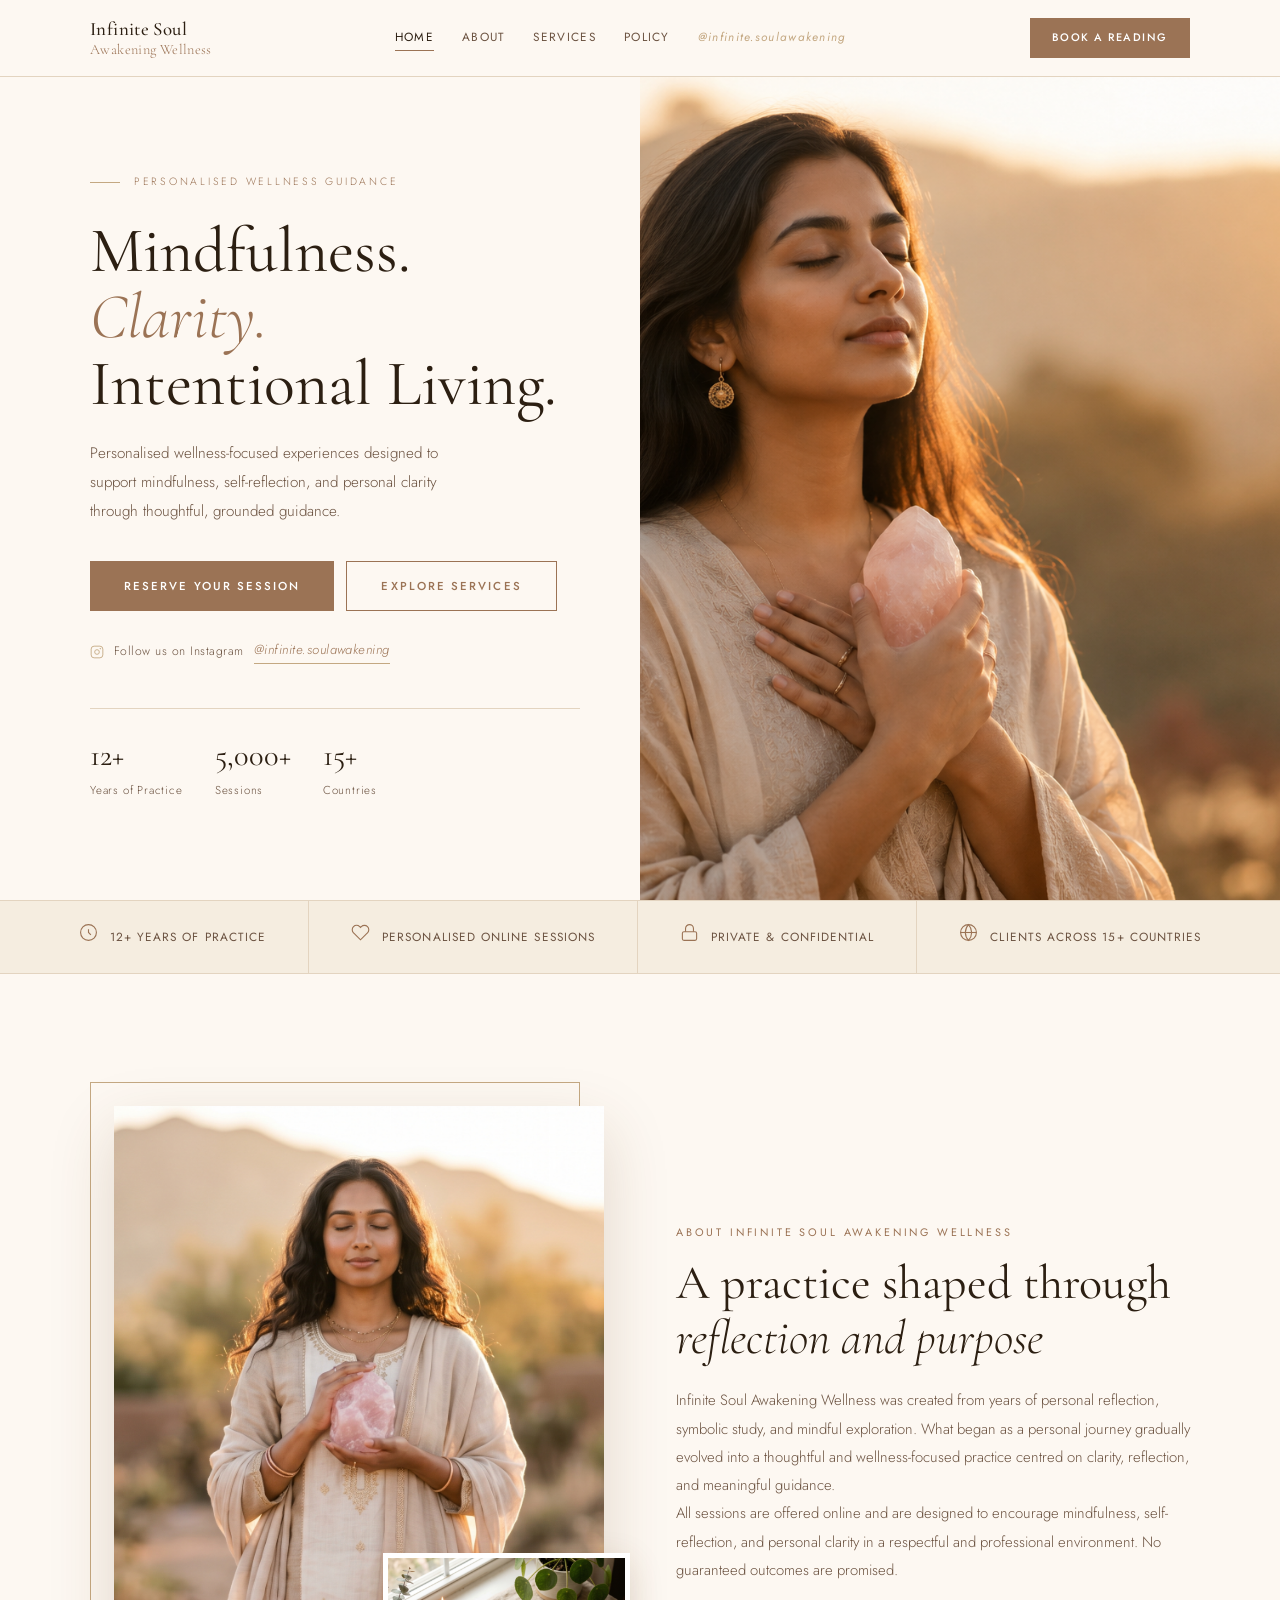
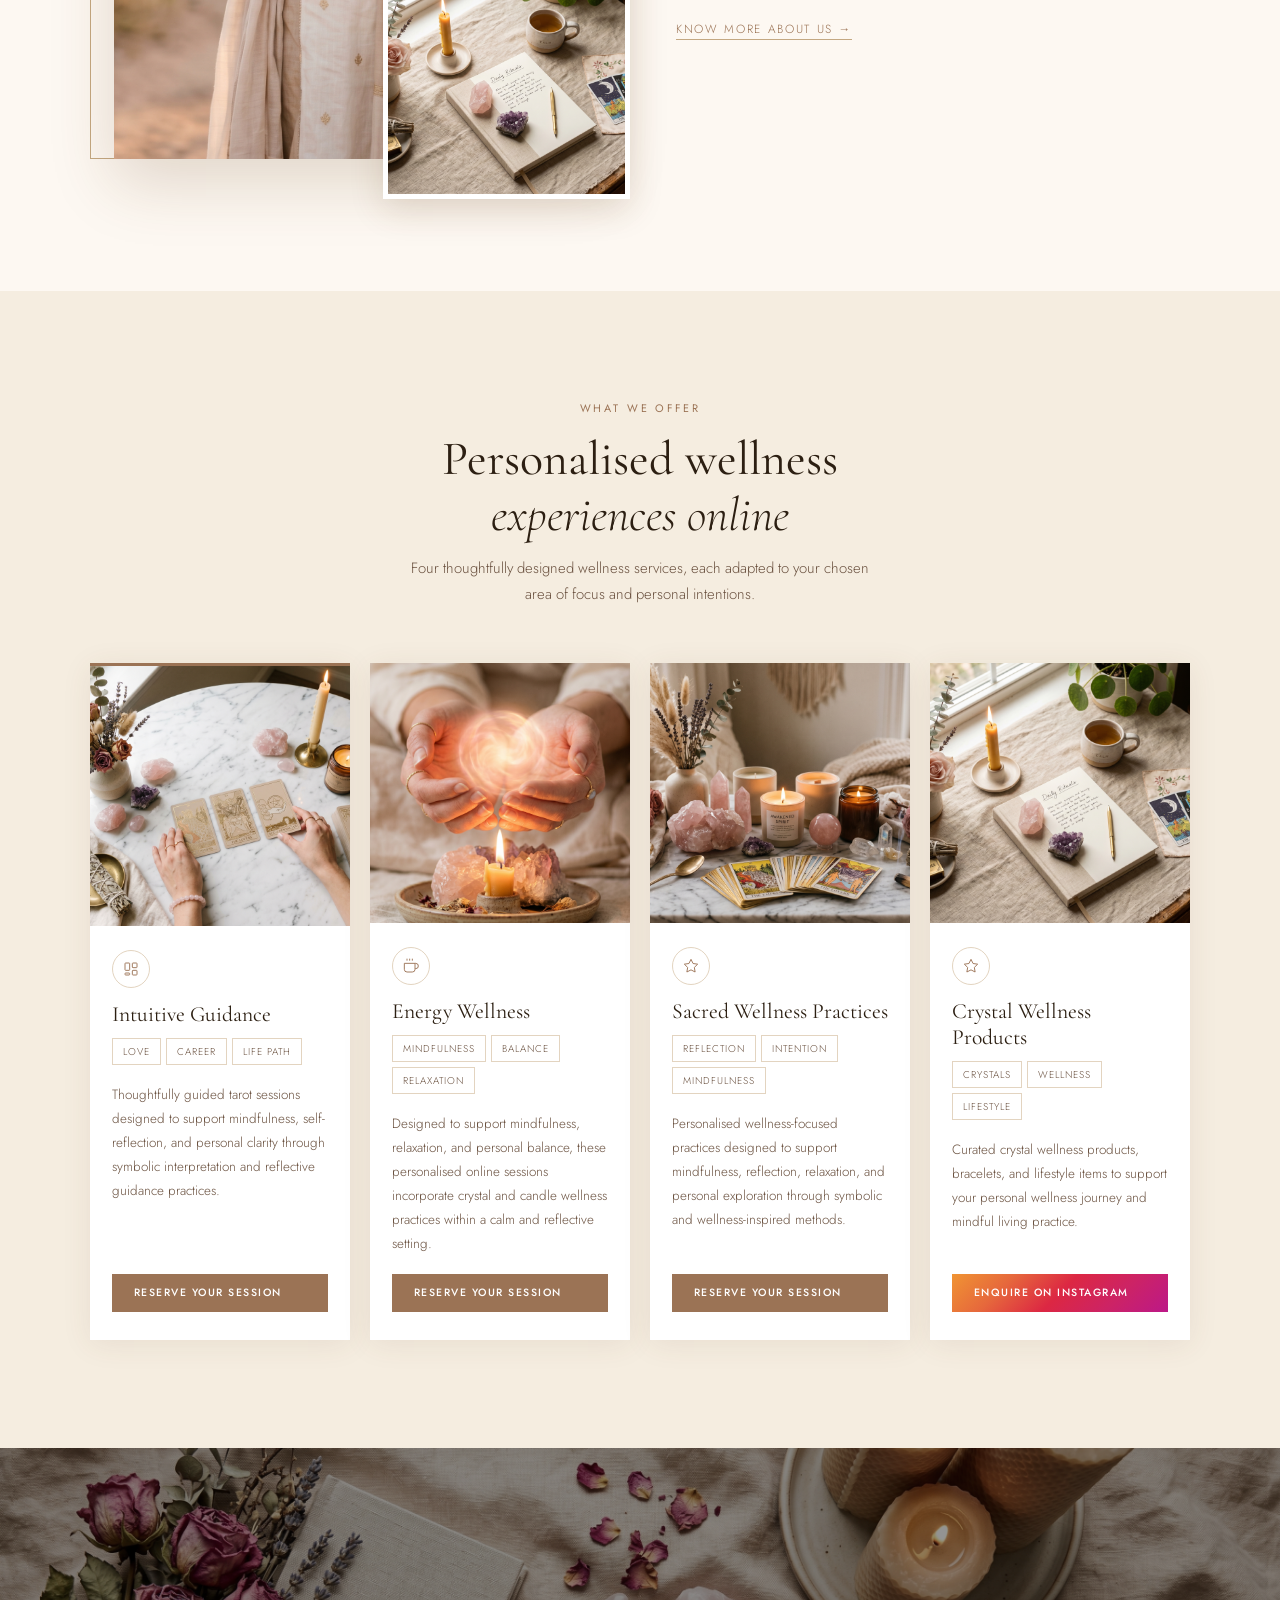
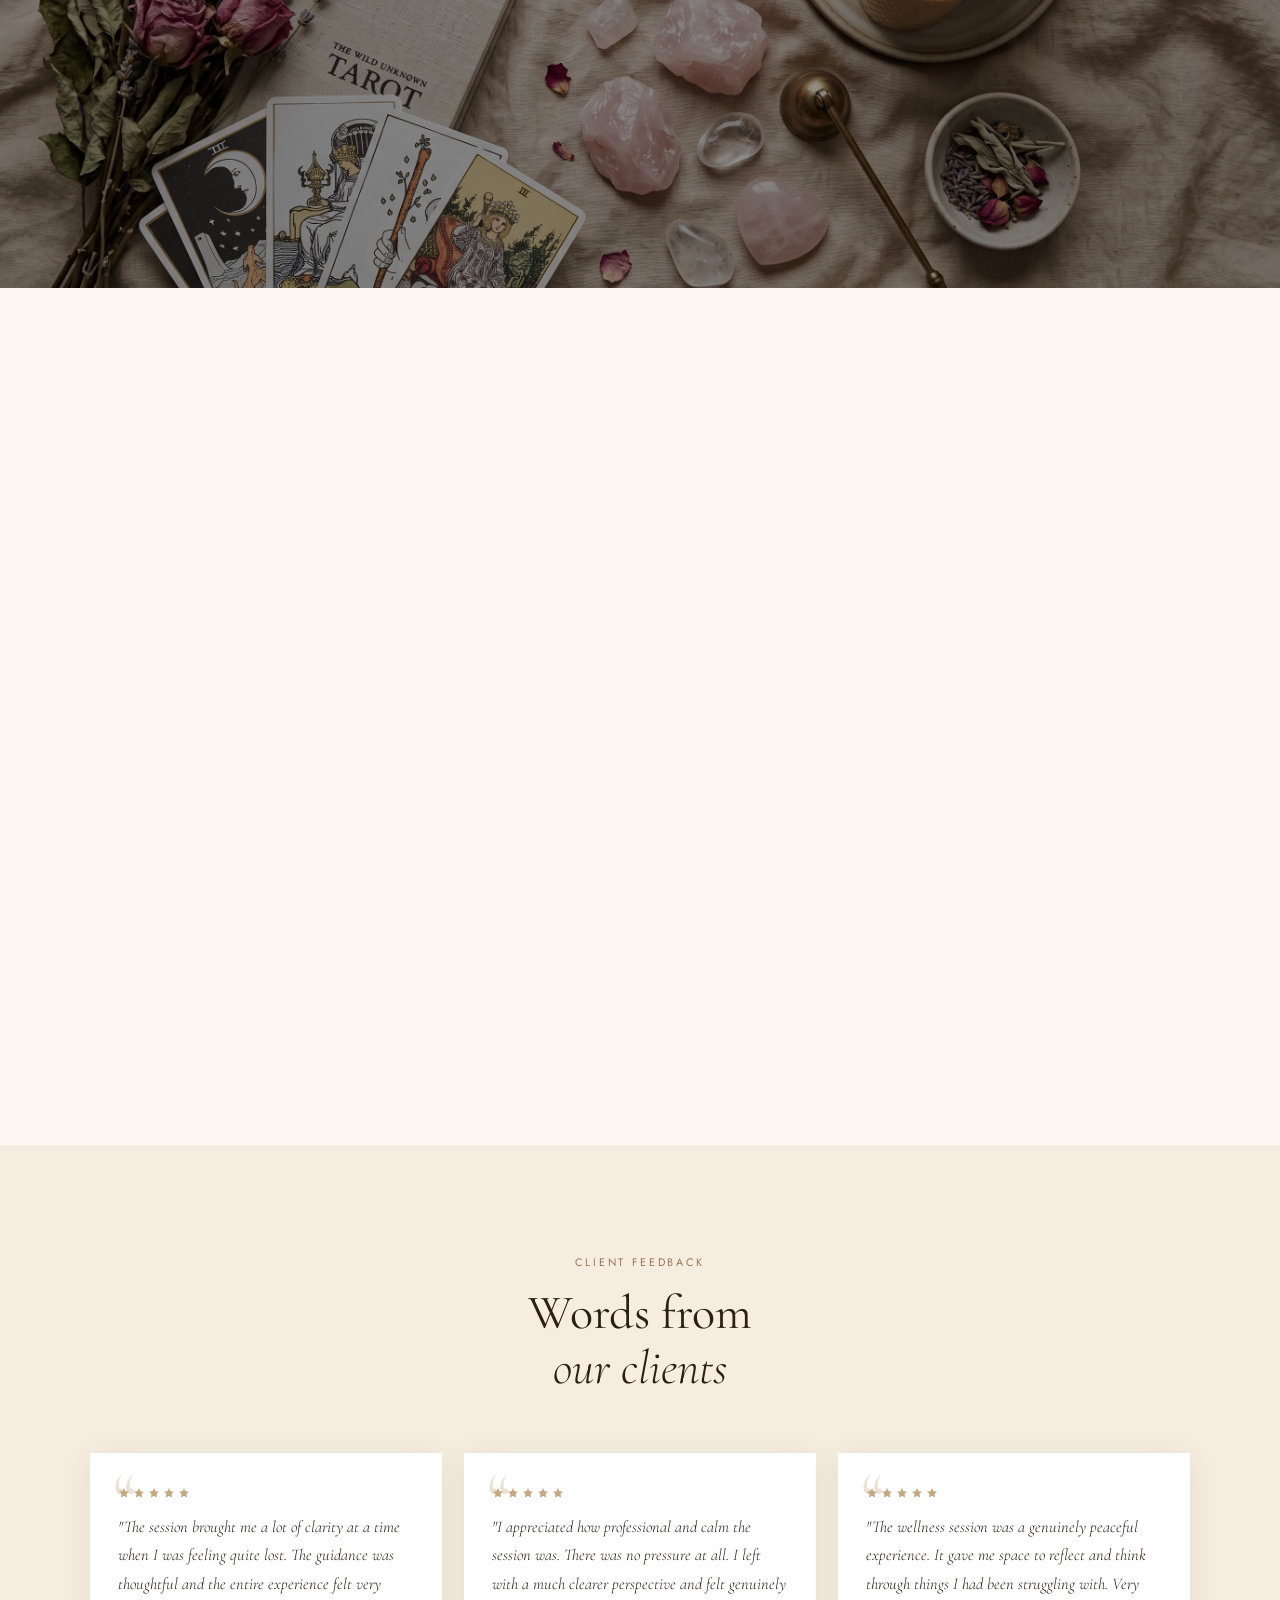
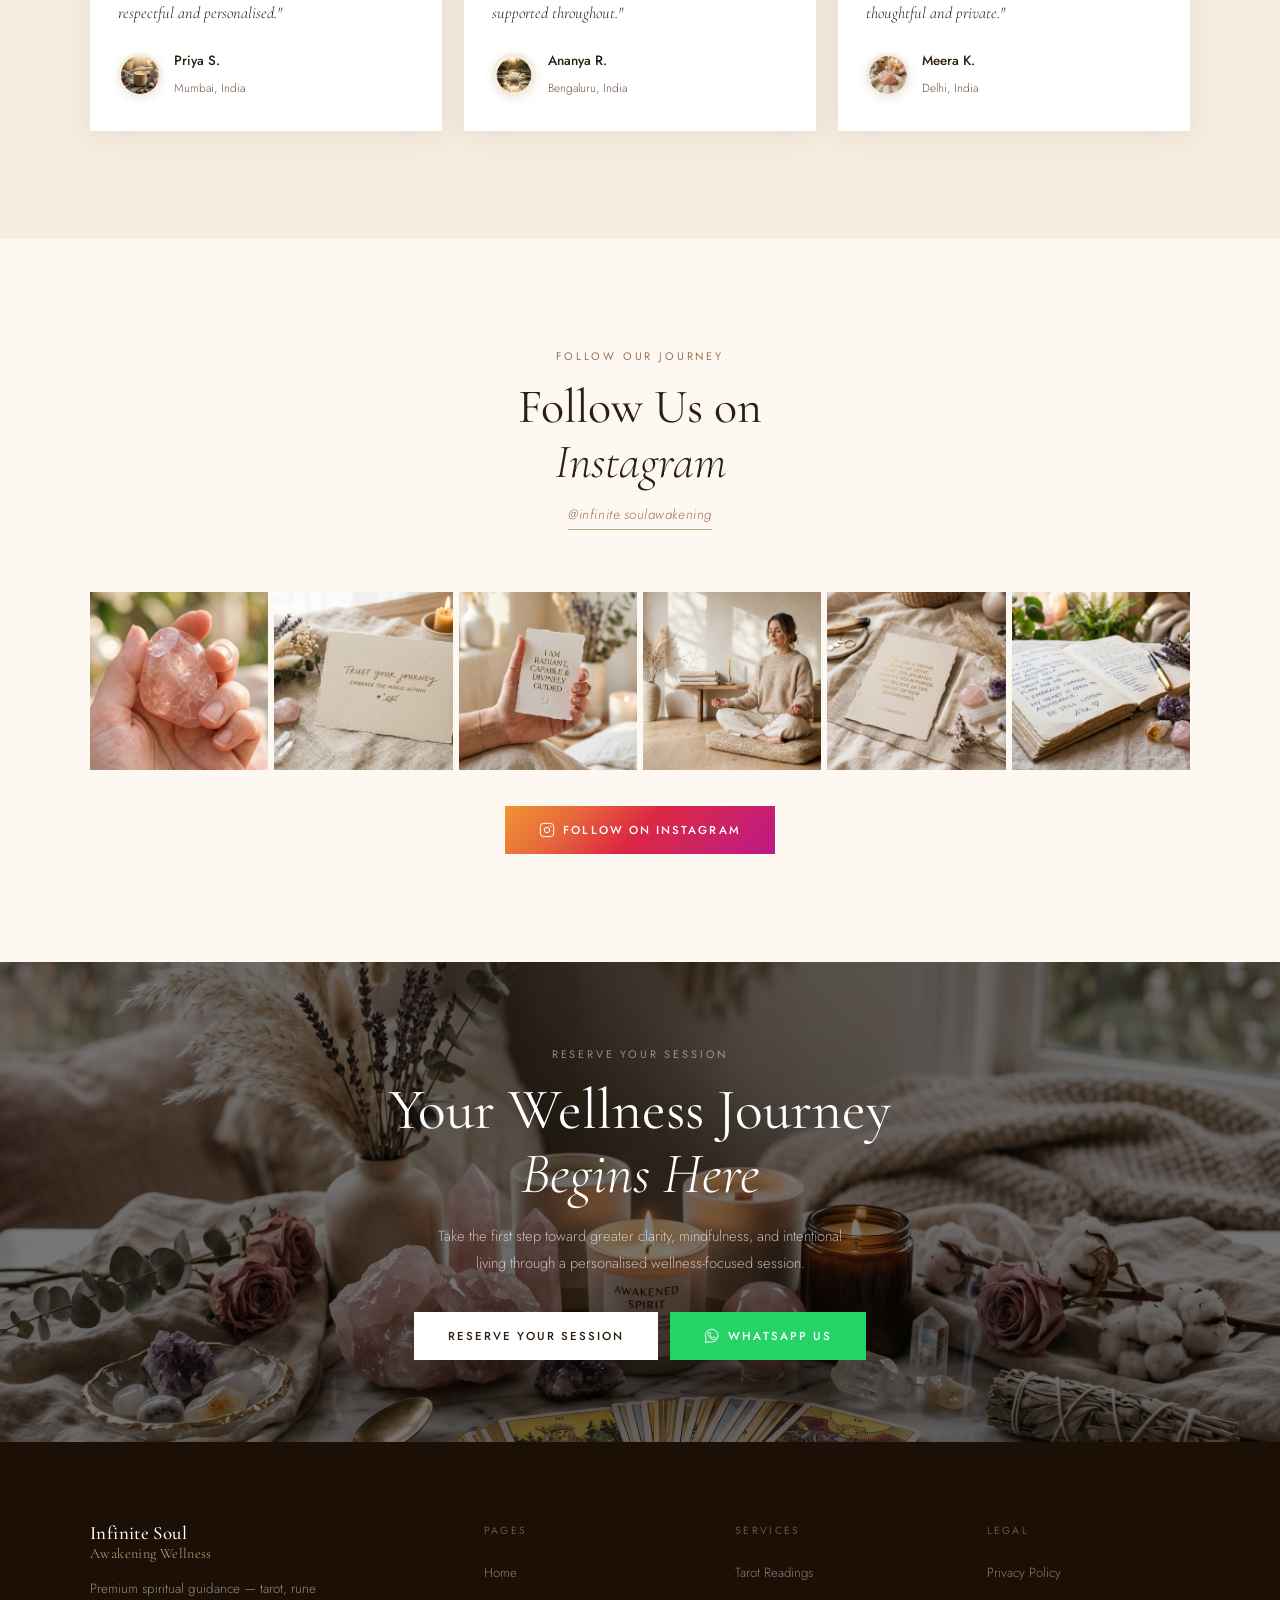
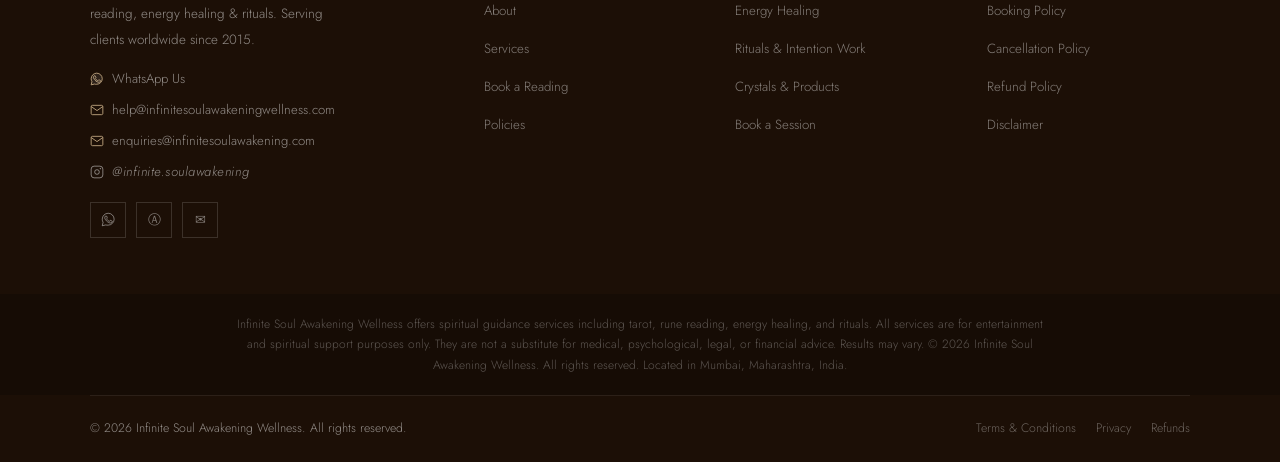
==== commit 20cd85f1: "Final updated files" ====
--- a/index.html
+++ b/index.html
@@ -3,8 +3,8 @@
 <head>
   <meta charset="UTF-8"/>
   <meta name="viewport" content="width=device-width, initial-scale=1.0"/>
-  <meta name="description" content="Infinite Soul Awakening — premium tarot readings, energy healing, rituals and spiritual guidance. Serving clients worldwide since 2015."/>
-  <title>Infinite Soul Awakening — Clarity. Alignment. Transformation.</title>
+  <meta name="description" content="Infinite Soul Awakening Wellness — personalised guidance and wellness-focused experiences designed to support mindfulness, self-reflection, personal clarity, and intentional living."/>
+  <title>Infinite Soul Awakening Wellness — Mindfulness. Clarity. Intentional Living.</title>
   <link rel="preconnect" href="https://fonts.googleapis.com"/>
   <link rel="preconnect" href="https://fonts.gstatic.com" crossorigin/>
   <link rel="stylesheet" href="assets/css/global.css"/>
@@ -278,11 +278,11 @@
 <!-- ══ HERO ══════════════════════════════════════════════════ -->
 <section class="hero" aria-label="Hero">
   <div class="hero-left">
-    <span class="hero-eyebrow">Spiritual Guidance &amp; Soul Readings</span>
-    <h1>Clarity.<br><em>Alignment.</em><br>Transformation.</h1>
-    <p class="hero-sub">Deep, personalised spiritual guidance — through tarot, energy healing, ritual and rune reading. Real answers for those seeking truth, not illusions.</p>
+    <span class="hero-eyebrow">Personalised Wellness Guidance</span>
+    <h1>Mindfulness.<br><em>Clarity.</em><br>Intentional Living.</h1>
+    <p class="hero-sub">Personalised wellness-focused experiences designed to support mindfulness, self-reflection, and personal clarity through thoughtful, grounded guidance.</p>
     <div class="hero-btns">
-      <a href="booking.html" class="btn btn-filled">Book a Reading</a>
+      <a href="booking.html" class="btn btn-filled">Reserve Your Session</a>
       <a href="services.html" class="btn btn-ghost">Explore Services</a>
     </div>
     <div class="hero-insta">
@@ -291,14 +291,14 @@
       <a href="https://www.instagram.com/infinite.soulawakening" target="_blank" rel="noopener noreferrer">@infinite.soulawakening</a>
     </div>
     <div class="hero-stats">
-      <div class="hero-stat"><strong>12+</strong><span>Years Practice</span></div>
-      <div class="hero-stat"><strong>5000+</strong><span>Souls Guided</span></div>
-      <div class="hero-stat"><strong>20+</strong><span>Countries</span></div>
+      <div class="hero-stat"><strong>12+</strong><span>Years of Practice</span></div>
+      <div class="hero-stat"><strong>5,000+</strong><span>Sessions</span></div>
+      <div class="hero-stat"><strong>15+</strong><span>Countries</span></div>
     </div>
   </div>
   <div class="hero-right">
     <img src="assets/images/hero-spiritual-woman.png"
-      alt="Woman in serene spiritual meditation in golden light"
+      alt="Woman in serene mindful meditation in golden light"
       fetchpriority="high" width="700" height="900"/>
   </div>
 </section>
@@ -308,19 +308,19 @@
   <div class="trust-inner">
     <div class="trust-item" role="listitem">
       <div class="trust-icon" aria-hidden="true"><svg viewBox="0 0 24 24"><circle cx="12" cy="12" r="10"/><path d="M12 8v4l3 3"/></svg></div>
-      <span class="trust-label">12+ Years Practice</span>
+      <span class="trust-label">12+ Years of Practice</span>
     </div>
     <div class="trust-item" role="listitem">
       <div class="trust-icon" aria-hidden="true"><svg viewBox="0 0 24 24"><path d="M20.84 4.61a5.5 5.5 0 0 0-7.78 0L12 5.67l-1.06-1.06a5.5 5.5 0 0 0-7.78 7.78l1.06 1.06L12 21.23l7.78-7.78 1.06-1.06a5.5 5.5 0 0 0 0-7.78z"/></svg></div>
-      <span class="trust-label">Personalised Readings &amp; Rituals</span>
+      <span class="trust-label">Personalised Online Sessions</span>
     </div>
     <div class="trust-item" role="listitem">
       <div class="trust-icon" aria-hidden="true"><svg viewBox="0 0 24 24"><rect x="3" y="11" width="18" height="11" rx="2"/><path d="M7 11V7a5 5 0 0 1 10 0v4"/></svg></div>
-      <span class="trust-label">100% Private &amp; Confidential</span>
+      <span class="trust-label">Private &amp; Confidential</span>
     </div>
     <div class="trust-item" role="listitem">
       <div class="trust-icon" aria-hidden="true"><svg viewBox="0 0 24 24"><circle cx="12" cy="12" r="10"/><line x1="2" y1="12" x2="22" y2="12"/><path d="M12 2a15.3 15.3 0 0 1 4 10 15.3 15.3 0 0 1-4 10 15.3 15.3 0 0 1-4-10 15.3 15.3 0 0 1 4-10z"/></svg></div>
-      <span class="trust-label">Serving Clients Worldwide</span>
+      <span class="trust-label">Clients Across 15+ Countries</span>
     </div>
   </div>
 </div>
@@ -332,18 +332,18 @@
       <div class="about-image-stack fade-up">
         <img class="about-img-main"
           src="assets/images/spiritual-guide.jpeg"
-          alt="Spiritual guide in peaceful meditation with crystals"
+          alt="Spiritual guide in peaceful reflection"
           loading="lazy" width="600" height="800"/>
         <img class="about-img-secondary"
           src="assets/images/insta-spiritual-workspace.jpeg"
-          alt="Collection of healing crystals"
+          alt="Wellness workspace with crystals and candles"
           loading="lazy" width="280" height="280"/>
       </div>
       <div class="fade-up" style="transition-delay:.16s">
-        <span class="section-label">About Infinite Soul Awakening</span>
-        <h2 class="section-title about-text" id="about-title">A sanctuary for<br><em>your inner journey</em></h2>
-        <p class="about-text" style="margin-top:20px;font-size:.93rem;color:var(--text-soft);line-height:1.9;">Infinite Soul Awakening was born from a personal journey of transformation. What began as a profound calling became a dedicated practice of guiding thousands of souls toward clarity, healing, and self-understanding.</p>
-        <p style="font-size:.93rem;color:var(--text-soft);line-height:1.9;margin-bottom:30px;">We offer no false promises. Every session is deeply personalised — a genuine, confidential exchange between your energy and ancient wisdom. You leave with clarity, not confusion.</p>
+        <span class="section-label">About Infinite Soul Awakening Wellness</span>
+        <h2 class="section-title about-text" id="about-title">A practice shaped through<br><em>reflection and purpose</em></h2>
+        <p class="about-text" style="margin-top:20px;font-size:.93rem;color:var(--text-soft);line-height:1.9;">Infinite Soul Awakening Wellness was created from years of personal reflection, symbolic study, and mindful exploration. What began as a personal journey gradually evolved into a thoughtful and wellness-focused practice centred on clarity, reflection, and meaningful guidance.</p>
+        <p style="font-size:.93rem;color:var(--text-soft);line-height:1.9;margin-bottom:30px;">All sessions are offered online and are designed to encourage mindfulness, self-reflection, and personal clarity in a respectful and professional environment. No guaranteed outcomes are promised.</p>
         <a href="about.html" class="text-link">Know More About Us &rarr;</a>
       </div>
     </div>
@@ -355,63 +355,63 @@
   <div class="container">
     <div class="services-header fade-up">
       <span class="section-label">What We Offer</span>
-      <h2 class="section-title" id="services-title">Pathways to<br><em>your awakening</em></h2>
-      <p>Four sacred services, each personalised entirely to you and your current life energy.</p>
+      <h2 class="section-title" id="services-title">Personalised wellness<br><em>experiences online</em></h2>
+      <p>Four thoughtfully designed wellness services, each adapted to your chosen area of focus and personal intentions.</p>
     </div>
     <div class="services-grid">
 
       <article class="svc-card featured fade-up" style="transition-delay:.06s">
         <div class="svc-img-wrap">
           <img src="assets/images/tarot-reading-flatlay.jpeg"
-            alt="Tarot cards spread on marble with rose petals" loading="lazy" width="600" height="600"/>
+            alt="Tarot cards arranged on a warm-lit surface" loading="lazy" width="600" height="600"/>
         </div>
         <div class="svc-body">
           <div class="svc-icon" aria-hidden="true"><svg viewBox="0 0 24 24"><rect x="3" y="3" width="7" height="11" rx="1"/><rect x="14" y="3" width="7" height="7" rx="1"/><rect x="14" y="14" width="7" height="7" rx="1"/><rect x="3" y="18" width="7" height="3" rx="1"/></svg></div>
-          <h3>Tarot Readings</h3>
-          <div class="svc-tags"><span class="svc-tag">Love</span><span class="svc-tag">Career</span><span class="svc-tag">Finances</span><span class="svc-tag">Life Path</span></div>
-          <p>Unlock the symbolic language of the cards for clarity on relationships, purpose, and direction.</p>
-          <a href="booking.html" class="btn btn-filled btn-sm">Book Tarot Reading</a>
+          <h3>Intuitive Guidance</h3>
+          <div class="svc-tags"><span class="svc-tag">Love</span><span class="svc-tag">Career</span><span class="svc-tag">Life Path</span></div>
+          <p>Thoughtfully guided tarot sessions designed to support mindfulness, self-reflection, and personal clarity through symbolic interpretation and reflective guidance practices.</p>
+          <a href="booking.html" class="btn btn-filled btn-sm">Reserve Your Session</a>
         </div>
       </article>
 
       <article class="svc-card fade-up" style="transition-delay:.14s">
         <div class="svc-img-wrap">
           <img src="assets/images/energy-healing-hands.jpeg"
-            alt="Energy healing hands with warm glowing light" loading="lazy" width="600" height="600"/>
+            alt="Wellness session with warm candle and crystal setting" loading="lazy" width="600" height="600"/>
         </div>
         <div class="svc-body">
           <div class="svc-icon" aria-hidden="true"><svg viewBox="0 0 24 24"><path d="M18 8h1a4 4 0 0 1 0 8h-1"/><path d="M2 8h16v9a4 4 0 0 1-4 4H6a4 4 0 0 1-4-4V8z"/><line x1="6" y1="1" x2="6" y2="4"/><line x1="10" y1="1" x2="10" y2="4"/><line x1="14" y1="1" x2="14" y2="4"/></svg></div>
-          <h3>Energy Healing</h3>
-          <div class="svc-tags"><span class="svc-tag">Emotional</span><span class="svc-tag">Stress</span><span class="svc-tag">Anxiety</span><span class="svc-tag">Balance</span></div>
-          <p>Release energetic blockages and restore balance through chakra-aligned healing sessions.</p>
-          <a href="booking.html" class="btn btn-filled btn-sm">Book Healing Session</a>
+          <h3>Energy Wellness</h3>
+          <div class="svc-tags"><span class="svc-tag">Mindfulness</span><span class="svc-tag">Balance</span><span class="svc-tag">Relaxation</span></div>
+          <p>Designed to support mindfulness, relaxation, and personal balance, these personalised online sessions incorporate crystal and candle wellness practices within a calm and reflective setting.</p>
+          <a href="booking.html" class="btn btn-filled btn-sm">Reserve Your Session</a>
         </div>
       </article>
 
       <article class="svc-card fade-up" style="transition-delay:.22s">
         <div class="svc-img-wrap">
           <img src="assets/images/insta-crystal-candle.jpeg"
-            alt="Sacred ritual space with candles and flowers" loading="lazy" width="600" height="600"/>
+            alt="Sacred wellness space with candles and crystals" loading="lazy" width="600" height="600"/>
         </div>
         <div class="svc-body">
           <div class="svc-icon" aria-hidden="true"><svg viewBox="0 0 24 24"><polygon points="12 2 15.09 8.26 22 9.27 17 14.14 18.18 21.02 12 17.77 5.82 21.02 7 14.14 2 9.27 8.91 8.26 12 2"/></svg></div>
-          <h3>Rituals &amp; Intention Work</h3>
-          <div class="svc-tags"><span class="svc-tag">Love</span><span class="svc-tag">Protection</span><span class="svc-tag">Abundance</span><span class="svc-tag">Clearing</span></div>
-          <p>Bespoke moon rituals, cord-cutting ceremonies and intention work to manifest real change.</p>
-          <a href="booking.html" class="btn btn-filled btn-sm">Book Ritual Session</a>
+          <h3>Sacred Wellness Practices</h3>
+          <div class="svc-tags"><span class="svc-tag">Reflection</span><span class="svc-tag">Intention</span><span class="svc-tag">Mindfulness</span></div>
+          <p>Personalised wellness-focused practices designed to support mindfulness, reflection, relaxation, and personal exploration through symbolic and wellness-inspired methods.</p>
+          <a href="booking.html" class="btn btn-filled btn-sm">Reserve Your Session</a>
         </div>
       </article>
 
       <article class="svc-card fade-up" style="transition-delay:.30s">
         <div class="svc-img-wrap">
           <img src="assets/images/insta-spiritual-workspace.jpeg"
-            alt="Healing crystals, oils and spiritual products" loading="lazy" width="600" height="600"/>
+            alt="Crystal wellness products and lifestyle items" loading="lazy" width="600" height="600"/>
         </div>
         <div class="svc-body">
           <div class="svc-icon" aria-hidden="true"><svg viewBox="0 0 24 24"><path d="M12 2l3.09 6.26L22 9.27l-5 4.87 1.18 6.88L12 17.77l-6.18 3.25L7 14.14 2 9.27l6.91-1.01L12 2z"/></svg></div>
-          <h3>Crystals &amp; Healing Products</h3>
-          <div class="svc-tags"><span class="svc-tag">Crystals</span><span class="svc-tag">Oils</span><span class="svc-tag">Bath Salts</span><span class="svc-tag">Elixirs</span></div>
-          <p>Crystals, bracelets, healing oils, bath salts, elixirs, and self-healing kits — curated for your journey.</p>
+          <h3>Crystal Wellness Products</h3>
+          <div class="svc-tags"><span class="svc-tag">Crystals</span><span class="svc-tag">Wellness</span><span class="svc-tag">Lifestyle</span></div>
+          <p>Curated crystal wellness products, bracelets, and lifestyle items to support your personal wellness journey and mindful living practice.</p>
           <a href="https://www.instagram.com/infinite.soulawakening" target="_blank" rel="noopener noreferrer" class="btn btn-insta btn-sm">Enquire on Instagram</a>
         </div>
       </article>
@@ -421,13 +421,13 @@
 </section>
 
 <!-- ══ LUXURY STRIP ══════════════════════════════════════════ -->
-<div class="luxury-strip" role="img" aria-label="Sacred ritual with candles and flowers">
+<div class="luxury-strip" role="img" aria-label="Wellness candles and flowers in a peaceful setting">
   <img src="assets/images/about-spiritual-flatlay.jpeg"
-    alt="Warm candles and roses in a sacred ritual space" loading="lazy" width="1800" height="440"/>
+    alt="Warm candles and flowers in a wellness space" loading="lazy" width="1800" height="440"/>
   <div class="luxury-strip-overlay">
     <div class="luxury-quote fade-up">
-      <p>"The soul always knows what to do to heal itself.<br>The challenge is silencing the mind."</p>
-      <span>— Caroline Myss</span>
+      <p>"Mindfulness and self-reflection often create space for greater clarity, perspective, and personal understanding."</p>
+      <span>— Infinite Soul Awakening Wellness</span>
     </div>
   </div>
 </div>
@@ -437,29 +437,29 @@
   <div class="container">
     <div class="why-header fade-up">
       <span class="section-label">Why Choose Us</span>
-      <h2 class="section-title" id="why-title">A practice grounded in<br><em>ethics &amp; compassion</em></h2>
-      <p>We hold ourselves to the highest standard of integrity in every session.</p>
+      <h2 class="section-title" id="why-title">A practice grounded in<br><em>integrity &amp; mindfulness</em></h2>
+      <p>We are committed to offering thoughtful, respectful, and wellness-focused experiences designed to support mindfulness, self-reflection, and personal clarity.</p>
     </div>
     <div class="why-grid">
       <div class="why-card fade-up" style="transition-delay:.06s">
         <div class="why-icon" aria-hidden="true"><svg viewBox="0 0 24 24"><circle cx="12" cy="8" r="6"/><path d="M15.477 12.89L17 22l-5-3-5 3 1.523-9.11"/></svg></div>
-        <h3>Holistic &amp; Ethical Approach</h3>
-        <p>Every session honours your whole self — mind, energy, and spirit — with complete integrity and care.</p>
+        <h3>Thoughtful, Holistic &amp; Ethical Approach</h3>
+        <p>Every session is conducted with professionalism, care, and respect for individual perspectives, preferences, and personal boundaries.</p>
       </div>
       <div class="why-card fade-up" style="transition-delay:.14s">
         <div class="why-icon" aria-hidden="true"><svg viewBox="0 0 24 24"><path d="M12 22s8-4 8-10V5l-8-3-8 3v7c0 6 8 10 8 10z"/></svg></div>
-        <h3>No False Promises</h3>
-        <p>We speak only what we genuinely receive — honest, clear guidance without fear-mongering or scripted predictions.</p>
+        <h3>Clear &amp; Honest Guidance</h3>
+        <p>We do not promise guaranteed outcomes or specific results. All guidance is shared thoughtfully and responsibly based on the selected service.</p>
       </div>
       <div class="why-card fade-up" style="transition-delay:.22s">
         <div class="why-icon" aria-hidden="true"><svg viewBox="0 0 24 24"><path d="M20.84 4.61a5.5 5.5 0 0 0-7.78 0L12 5.67l-1.06-1.06a5.5 5.5 0 0 0-7.78 7.78l1.06 1.06L12 21.23l7.78-7.78 1.06-1.06a5.5 5.5 0 0 0 0-7.78z"/></svg></div>
-        <h3>Safe &amp; Non-Judgemental</h3>
-        <p>A confidential space of warmth, acceptance, and deep listening — whatever your question or situation.</p>
+        <h3>Respectful &amp; Supportive Experience</h3>
+        <p>Sessions are designed to encourage calm reflection, mindfulness, and personal exploration within a respectful and professional environment.</p>
       </div>
       <div class="why-card fade-up" style="transition-delay:.30s">
         <div class="why-icon" aria-hidden="true"><svg viewBox="0 0 24 24"><path d="M17 21v-2a4 4 0 0 0-4-4H5a4 4 0 0 0-4 4v2"/><circle cx="9" cy="7" r="4"/><path d="M23 21v-2a4 4 0 0 0-3-3.87"/><path d="M16 3.13a4 4 0 0 1 0 7.75"/></svg></div>
-        <h3>Personalised Guidance</h3>
-        <p>No two sessions are alike. Every reading, healing, or ritual is created entirely around you and your energy.</p>
+        <h3>Personalised Wellness Experiences</h3>
+        <p>Each session is thoughtfully adapted based on the selected service and the information voluntarily shared during the booking process.</p>
       </div>
     </div>
   </div>
@@ -469,35 +469,35 @@
 <section class="testimonials" aria-labelledby="testimonials-title">
   <div class="container">
     <div class="testimonials-header fade-up">
-      <span class="section-label">Client Stories</span>
-      <h2 class="section-title" id="testimonials-title">Words from<br><em>awakened souls</em></h2>
+      <span class="section-label">Client Feedback</span>
+      <h2 class="section-title" id="testimonials-title">Words from<br><em>our clients</em></h2>
     </div>
     <div class="testimonials-grid">
       <article class="t-card fade-up" style="transition-delay:.06s">
         <div class="t-quote-mark" aria-hidden="true">&ldquo;</div>
         <div class="t-stars" aria-label="5 stars"><svg viewBox="0 0 24 24"><polygon points="12 2 15.09 8.26 22 9.27 17 14.14 18.18 21.02 12 17.77 5.82 21.02 7 14.14 2 9.27 8.91 8.26 12 2"/></svg><svg viewBox="0 0 24 24"><polygon points="12 2 15.09 8.26 22 9.27 17 14.14 18.18 21.02 12 17.77 5.82 21.02 7 14.14 2 9.27 8.91 8.26 12 2"/></svg><svg viewBox="0 0 24 24"><polygon points="12 2 15.09 8.26 22 9.27 17 14.14 18.18 21.02 12 17.77 5.82 21.02 7 14.14 2 9.27 8.91 8.26 12 2"/></svg><svg viewBox="0 0 24 24"><polygon points="12 2 15.09 8.26 22 9.27 17 14.14 18.18 21.02 12 17.77 5.82 21.02 7 14.14 2 9.27 8.91 8.26 12 2"/></svg><svg viewBox="0 0 24 24"><polygon points="12 2 15.09 8.26 22 9.27 17 14.14 18.18 21.02 12 17.77 5.82 21.02 7 14.14 2 9.27 8.91 8.26 12 2"/></svg></div>
-        <blockquote>"My session was a turning point. She named things about my life that no one could have known — it felt like speaking with my highest self."</blockquote>
+        <blockquote>"The session brought me a lot of clarity at a time when I was feeling quite lost. The guidance was thoughtful and the entire experience felt very respectful and personalised."</blockquote>
         <div class="t-author">
-          <img class="t-avatar" src="assets/images/testimonial-candle-avatar.jpeg" alt="Gianna B." loading="lazy" width="44" height="44"/>
-          <div class="t-info"><strong>Gianna B.</strong><span>London, UK</span></div>
+          <img class="t-avatar" src="assets/images/testimonial-candle-avatar.jpeg" alt="Priya S." loading="lazy" width="44" height="44"/>
+          <div class="t-info"><strong>Priya S.</strong><span>Mumbai, India</span></div>
         </div>
       </article>
       <article class="t-card fade-up" style="transition-delay:.16s">
         <div class="t-quote-mark" aria-hidden="true">&ldquo;</div>
         <div class="t-stars" aria-label="5 stars"><svg viewBox="0 0 24 24"><polygon points="12 2 15.09 8.26 22 9.27 17 14.14 18.18 21.02 12 17.77 5.82 21.02 7 14.14 2 9.27 8.91 8.26 12 2"/></svg><svg viewBox="0 0 24 24"><polygon points="12 2 15.09 8.26 22 9.27 17 14.14 18.18 21.02 12 17.77 5.82 21.02 7 14.14 2 9.27 8.91 8.26 12 2"/></svg><svg viewBox="0 0 24 24"><polygon points="12 2 15.09 8.26 22 9.27 17 14.14 18.18 21.02 12 17.77 5.82 21.02 7 14.14 2 9.27 8.91 8.26 12 2"/></svg><svg viewBox="0 0 24 24"><polygon points="12 2 15.09 8.26 22 9.27 17 14.14 18.18 21.02 12 17.77 5.82 21.02 7 14.14 2 9.27 8.91 8.26 12 2"/></svg><svg viewBox="0 0 24 24"><polygon points="12 2 15.09 8.26 22 9.27 17 14.14 18.18 21.02 12 17.77 5.82 21.02 7 14.14 2 9.27 8.91 8.26 12 2"/></svg></div>
-        <blockquote>"The energy healing session shifted something deep inside me. I left feeling lighter and more aligned than I had in years. Truly transformative."</blockquote>
+        <blockquote>"I appreciated how professional and calm the session was. There was no pressure at all. I left with a much clearer perspective and felt genuinely supported throughout."</blockquote>
         <div class="t-author">
-          <img class="t-avatar" src="assets/images/testimonial-lotus-avatar.jpeg" alt="Priya S." loading="lazy" width="44" height="44"/>
-          <div class="t-info"><strong>Priya S.</strong><span>Mumbai, India</span></div>
+          <img class="t-avatar" src="assets/images/testimonial-lotus-avatar.jpeg" alt="Ananya R." loading="lazy" width="44" height="44"/>
+          <div class="t-info"><strong>Ananya R.</strong><span>Bengaluru, India</span></div>
         </div>
       </article>
       <article class="t-card fade-up" style="transition-delay:.26s">
         <div class="t-quote-mark" aria-hidden="true">&ldquo;</div>
         <div class="t-stars" aria-label="5 stars"><svg viewBox="0 0 24 24"><polygon points="12 2 15.09 8.26 22 9.27 17 14.14 18.18 21.02 12 17.77 5.82 21.02 7 14.14 2 9.27 8.91 8.26 12 2"/></svg><svg viewBox="0 0 24 24"><polygon points="12 2 15.09 8.26 22 9.27 17 14.14 18.18 21.02 12 17.77 5.82 21.02 7 14.14 2 9.27 8.91 8.26 12 2"/></svg><svg viewBox="0 0 24 24"><polygon points="12 2 15.09 8.26 22 9.27 17 14.14 18.18 21.02 12 17.77 5.82 21.02 7 14.14 2 9.27 8.91 8.26 12 2"/></svg><svg viewBox="0 0 24 24"><polygon points="12 2 15.09 8.26 22 9.27 17 14.14 18.18 21.02 12 17.77 5.82 21.02 7 14.14 2 9.27 8.91 8.26 12 2"/></svg><svg viewBox="0 0 24 24"><polygon points="12 2 15.09 8.26 22 9.27 17 14.14 18.18 21.02 12 17.77 5.82 21.02 7 14.14 2 9.27 8.91 8.26 12 2"/></svg></div>
-        <blockquote>"I came to the ritual session feeling lost and overwhelmed. I left with a clear sense of direction and an inner peace I hadn't felt in years."</blockquote>
+        <blockquote>"The wellness session was a genuinely peaceful experience. It gave me space to reflect and think through things I had been struggling with. Very thoughtful and private."</blockquote>
         <div class="t-author">
-          <img class="t-avatar" src="assets/images/testimonial-crystal-avatar.jpeg" alt="Sara M." loading="lazy" width="44" height="44"/>
-          <div class="t-info"><strong>Sara M.</strong><span>Dubai, UAE</span></div>
+          <img class="t-avatar" src="assets/images/testimonial-crystal-avatar.jpeg" alt="Meera K." loading="lazy" width="44" height="44"/>
+          <div class="t-info"><strong>Meera K.</strong><span>Delhi, India</span></div>
         </div>
       </article>
     </div>
@@ -508,17 +508,17 @@
 <section class="instagram-section" aria-labelledby="instagram-title">
   <div class="container">
     <div class="instagram-header fade-up">
-      <span class="section-label">Our Spiritual Journey</span>
-      <h2 class="section-title" id="instagram-title">Follow Our<br><em>Spiritual Journey</em></h2>
+      <span class="section-label">Follow Our Journey</span>
+      <h2 class="section-title" id="instagram-title">Follow Us on<br><em>Instagram</em></h2>
       <a href="https://www.instagram.com/infinite.soulawakening" target="_blank" rel="noopener noreferrer" class="insta-handle-link">@infinite.soulawakening</a>
     </div>
     <div class="insta-grid fade-up" style="transition-delay:.1s">
       <div class="insta-cell"><img src="assets/images/insta-rose-quartz.jpeg" alt="Crystals" loading="lazy" width="300" height="300"/></div>
-      <div class="insta-cell"><img src="assets/images/insta-affirmation-card.jpeg" alt="Tarot" loading="lazy" width="300" height="300"/></div>
-      <div class="insta-cell"><img src="assets/images/insta-hand-card.jpeg" alt="Candles" loading="lazy" width="300" height="300"/></div>
-      <div class="insta-cell"><img src="assets/images/insta-meditation-woman.jpeg" alt="Healing" loading="lazy" width="300" height="300"/></div>
-      <div class="insta-cell"><img src="assets/images/insta-quote-flatlay.jpeg" alt="Ritual" loading="lazy" width="300" height="300"/></div>
-      <div class="insta-cell"><img src="assets/images/insta-spiritual-journal.jpeg" alt="Meditation" loading="lazy" width="300" height="300"/></div>
+      <div class="insta-cell"><img src="assets/images/insta-affirmation-card.jpeg" alt="Guidance cards" loading="lazy" width="300" height="300"/></div>
+      <div class="insta-cell"><img src="assets/images/insta-hand-card.jpeg" alt="Wellness session" loading="lazy" width="300" height="300"/></div>
+      <div class="insta-cell"><img src="assets/images/insta-meditation-woman.jpeg" alt="Mindful practice" loading="lazy" width="300" height="300"/></div>
+      <div class="insta-cell"><img src="assets/images/insta-quote-flatlay.jpeg" alt="Wellness reflection" loading="lazy" width="300" height="300"/></div>
+      <div class="insta-cell"><img src="assets/images/insta-spiritual-journal.jpeg" alt="Mindfulness journal" loading="lazy" width="300" height="300"/></div>
     </div>
     <div class="instagram-cta fade-up" style="transition-delay:.2s;margin-top:32px;">
       <a href="https://www.instagram.com/infinite.soulawakening" target="_blank" rel="noopener noreferrer" class="btn btn-insta">
@@ -532,16 +532,16 @@
 <!-- ══ FINAL CTA ═════════════════════════════════════════════ -->
 <section class="final-cta" aria-labelledby="cta-title">
   <img src="assets/images/insta-crystal-candle.jpeg"
-    class="final-cta-img" alt="Sacred candles and roses" loading="lazy" width="1800" height="480"/>
+    class="final-cta-img" alt="Wellness candles and crystals in a peaceful setting" loading="lazy" width="1800" height="480"/>
   <div class="final-cta-overlay">
-    <span class="section-label fade-up">Begin Your Transformation</span>
+    <span class="section-label fade-up">Reserve Your Session</span>
     <h2 id="cta-title" class="fade-up" style="transition-delay:.1s">
-      Your Journey to Healing &amp;<br><em>Transformation Starts Here</em>
+      Your Wellness Journey<br><em>Begins Here</em>
     </h2>
-    <p class="fade-up" style="transition-delay:.2s">Take the first courageous step toward the life and clarity you deserve.</p>
+    <p class="fade-up" style="transition-delay:.2s">Take the first step toward greater clarity, mindfulness, and intentional living through a personalised wellness-focused session.</p>
     <div class="cta-btn-group fade-up" style="transition-delay:.3s">
-      <a href="booking.html" class="btn btn-white">Book Your Session Now</a>
-      <a href="https://wa.me/918668974489" target="_blank" rel="noopener noreferrer" class="btn btn-whatsapp">
+      <a href="booking.html" class="btn btn-white">Reserve Your Session</a>
+      <a href="https://wa.me/918451856536" target="_blank" rel="noopener noreferrer" class="btn btn-whatsapp">
         <svg viewBox="0 0 24 24" width="16" fill="none" stroke="currentColor" stroke-width="1.5"><path d="M17.472 14.382c-.297-.149-1.758-.867-2.03-.967-.273-.099-.471-.148-.67.15-.197.297-.767.966-.94 1.164-.173.199-.347.223-.644.075-.297-.15-1.255-.463-2.39-1.475-.883-.788-1.48-1.761-1.653-2.059-.173-.297-.018-.458.13-.606.134-.133.298-.347.446-.52.149-.174.198-.298.298-.497.099-.198.05-.371-.025-.52-.075-.149-.669-1.612-.916-2.207-.242-.579-.487-.5-.669-.51-.173-.008-.371-.01-.57-.01-.198 0-.52.074-.792.372-.272.297-1.04 1.016-1.04 2.479 0 1.462 1.065 2.875 1.213 3.074.149.198 2.096 3.2 5.077 4.487.709.306 1.262.489 1.694.625.712.227 1.36.195 1.871.118.571-.085 1.758-.719 2.006-1.413.248-.694.248-1.289.173-1.413z"/><path d="M11.5 2C6.253 2 2 6.253 2 11.5c0 1.82.487 3.53 1.338 5.004L2 22l5.61-1.323A9.454 9.454 0 0 0 11.5 21C16.747 21 21 16.747 21 11.5S16.747 2 11.5 2z"/></svg>
         WhatsApp Us
       </a>
--- a/assets/css/global.css
+++ b/assets/css/global.css
@@ -0,0 +1,360 @@
+/* ═══════════════════════════════════════════════════════════════════
+   INFINITE SOUL AWAKENING — global.css  v3.0
+   ═══════════════════════════════════════════════════════════════════ */
+
+@import url('https://fonts.googleapis.com/css2?family=Cormorant+Garamond:ital,wght@0,300;0,400;0,500;0,600;1,300;1,400;1,500&family=Jost:wght@300;400;500&display=swap');
+
+/* ── RESET ───────────────────────────────────────────────────────── */
+*, *::before, *::after { box-sizing: border-box; margin: 0; padding: 0; }
+img { display: block; max-width: 100%; height: auto; }
+button { font-family: inherit; cursor: pointer; }
+a { color: inherit; }
+
+/* ── DESIGN TOKENS ───────────────────────────────────────────────── */
+:root {
+  --cream:          #fdf8f2;
+  --parchment:      #f5ede0;
+  --linen:          #ede0d0;
+  --accent:         #9b7355;
+  --accent-dark:    #7a5a3e;
+  --accent-light:   #c4a882;
+  --text:           #2c1f12;
+  --text-soft:      #6b5240;
+  --border:         #e3d4c0;
+  --white:          #ffffff;
+  --whatsapp:       #25D366;
+  --whatsapp-dark:  #1da851;
+  --shadow-warm:    0 8px 40px rgba(100,65,30,.11);
+  --shadow-card:    0 4px 28px rgba(100,70,40,.09);
+  --shadow-hover:   0 18px 52px rgba(100,65,30,.16);
+  --font-serif:     'Cormorant Garamond', Georgia, serif;
+  --font-sans:      'Jost', sans-serif;
+  --section-pad:    108px;
+  --header-h:       76px;
+}
+
+/* ── BASE ────────────────────────────────────────────────────────── */
+html { scroll-behavior: smooth; }
+body {
+  font-family: var(--font-sans);
+  background: var(--cream);
+  color: var(--text);
+  font-weight: 300;
+  line-height: 1.75;
+  overflow-x: hidden;
+  -webkit-font-smoothing: antialiased;
+}
+
+/* ── LAYOUT ──────────────────────────────────────────────────────── */
+.container { max-width: 1180px; margin: 0 auto; padding: 0 40px; }
+
+/* ── TYPOGRAPHY ──────────────────────────────────────────────────── */
+.section-label {
+  font-size: .68rem; font-weight: 400;
+  letter-spacing: .26em; text-transform: uppercase;
+  color: var(--accent); margin-bottom: 14px; display: block;
+}
+.section-title {
+  font-family: var(--font-serif);
+  font-weight: 400; font-size: clamp(2rem, 3.8vw, 3rem);
+  line-height: 1.15; color: var(--text);
+}
+.section-title em { font-style: italic; font-weight: 300; }
+.text-link {
+  font-size: .74rem; letter-spacing: .14em; text-transform: uppercase;
+  color: var(--accent); text-decoration: none;
+  border-bottom: 1px solid var(--accent-light); padding-bottom: 2px;
+  transition: color .2s, border-color .2s;
+}
+.text-link:hover { color: var(--accent-dark); border-color: var(--accent); }
+
+/* ── BUTTONS ─────────────────────────────────────────────────────── */
+.btn {
+  display: inline-flex; align-items: center; gap: 8px;
+  font-family: var(--font-sans); font-size: .72rem;
+  font-weight: 500; letter-spacing: .18em; text-transform: uppercase;
+  padding: 14px 34px; text-decoration: none;
+  border: none; cursor: pointer;
+  transition: background .28s, color .28s, transform .22s, box-shadow .28s;
+  white-space: nowrap;
+}
+.btn:hover { transform: translateY(-2px); }
+.btn-filled  { background: var(--accent); color: var(--white); }
+.btn-filled:hover { background: var(--accent-dark); box-shadow: 0 6px 28px rgba(122,90,62,.32); }
+.btn-ghost   { background: transparent; color: var(--accent); border: 1.5px solid var(--accent); }
+.btn-ghost:hover { background: var(--accent); color: var(--white); }
+.btn-white   { background: var(--white); color: var(--text); }
+.btn-white:hover { background: var(--parchment); box-shadow: var(--shadow-card); }
+.btn-outline-white { background: transparent; color: var(--white); border: 1.5px solid rgba(255,255,255,.6); }
+.btn-outline-white:hover { background: rgba(255,255,255,.1); border-color: var(--white); }
+.btn-whatsapp { background: var(--whatsapp); color: var(--white); }
+.btn-whatsapp:hover { background: var(--whatsapp-dark); box-shadow: 0 6px 24px rgba(37,211,102,.3); }
+.btn-insta { background: linear-gradient(135deg,#f09433,#e6683c,#dc2743,#cc2366,#bc1888); color: var(--white); }
+.btn-insta:hover { opacity: .9; box-shadow: 0 6px 24px rgba(220,39,67,.3); }
+.btn-sm { font-size: .66rem; padding: 10px 22px; letter-spacing: .14em; }
+
+/* ── ANIMATION ───────────────────────────────────────────────────── */
+.fade-up {
+  opacity: 0; transform: translateY(26px);
+  transition: opacity .72s ease, transform .72s ease;
+}
+.fade-up.visible { opacity: 1; transform: none; }
+
+/* ── HEADER ──────────────────────────────────────────────────────── */
+#site-header {
+  position: fixed; top: 0; left: 0; right: 0;
+  z-index: 200;
+  background: rgba(253,248,242,.96);
+  backdrop-filter: blur(16px); -webkit-backdrop-filter: blur(16px);
+  border-bottom: 1px solid var(--border);
+  transition: box-shadow .3s;
+}
+#site-header.scrolled { box-shadow: 0 2px 28px rgba(100,70,40,.09); }
+
+/* Container inside header must fill the header's height */
+#site-header .container {
+  height: var(--header-h);
+  display: flex;
+  align-items: center;
+}
+
+.header-inner {
+  display: flex;
+  align-items: center;
+  justify-content: space-between;
+  width: 100%;
+  height: var(--header-h);
+  gap: 24px;
+}
+.logo {
+  font-family: var(--font-serif); font-size: 1.18rem; font-weight: 500;
+  color: var(--text); text-decoration: none;
+  line-height: 1.2; letter-spacing: .02em; flex-shrink: 0;
+}
+.logo span { display: block; font-weight: 300; font-size: .9rem; color: var(--accent); }
+
+.site-nav { display: flex; align-items: center; gap: 28px; }
+.site-nav a {
+  font-size: .74rem; letter-spacing: .11em; text-transform: uppercase;
+  text-decoration: none; color: var(--text-soft); font-weight: 400;
+  transition: color .2s; position: relative; padding-bottom: 2px;
+}
+.site-nav a::after {
+  content: ''; position: absolute; bottom: -2px; left: 0; right: 0;
+  height: 1px; background: var(--accent);
+  transform: scaleX(0); transform-origin: left; transition: transform .28s ease;
+}
+.site-nav a:hover { color: var(--text); }
+.site-nav a:hover::after, .site-nav a.active::after { transform: scaleX(1); }
+.site-nav a.active { color: var(--text); }
+
+/* Instagram handle in nav */
+.nav-insta {
+  font-size: .7rem; letter-spacing: .08em;
+  color: var(--accent-light) !important;
+  text-transform: none !important;
+  font-style: italic;
+}
+.nav-insta::after { display: none !important; }
+.nav-insta:hover { color: var(--accent) !important; }
+
+.header-cta { font-size: .68rem; padding: 10px 22px; letter-spacing: .14em; }
+.hamburger {
+  display: none; flex-direction: column; gap: 5px;
+  padding: 4px; background: none; border: none;
+}
+.hamburger span { display: block; width: 22px; height: 1.5px; background: var(--text); transition: .3s; }
+
+/* ── MOBILE NAV ──────────────────────────────────────────────────── */
+#mobile-nav {
+  display: none; position: fixed; inset: 0; z-index: 300;
+  background: var(--cream); flex-direction: column;
+  align-items: center; justify-content: center; gap: 24px;
+}
+#mobile-nav.open { display: flex; }
+#mobile-nav a {
+  font-family: var(--font-serif); font-size: 2.2rem;
+  font-weight: 400; color: var(--text); text-decoration: none; transition: color .2s;
+}
+#mobile-nav a:hover { color: var(--accent); }
+#mobile-nav .btn { font-size: .72rem; margin-top: 8px; }
+.mobile-close {
+  position: absolute; top: 28px; right: 32px;
+  background: none; border: none; font-size: 1.8rem; color: var(--text); line-height: 1;
+}
+
+/* ── TRUST BAR ───────────────────────────────────────────────────── */
+.trust-bar {
+  background: var(--parchment);
+  border-top: 1px solid var(--border);
+  border-bottom: 1px solid var(--border);
+}
+.trust-inner {
+  display: flex; justify-content: center;
+  align-items: stretch; flex-wrap: wrap;
+}
+.trust-item {
+  display: flex; align-items: center; gap: 12px;
+  padding: 22px 42px; border-right: 1px solid var(--border);
+  transition: background .2s;
+}
+.trust-item:last-child { border-right: none; }
+.trust-item:hover { background: rgba(155,115,85,.05); }
+.trust-icon svg { width: 19px; height: 19px; stroke: var(--accent); fill: none; stroke-width: 1.4; }
+.trust-label {
+  font-size: .74rem; letter-spacing: .09em;
+  text-transform: uppercase; color: var(--text-soft); font-weight: 400;
+}
+
+/* ── PAGE HERO (inner pages) ─────────────────────────────────────── */
+.page-hero {
+  position: relative; padding-top: var(--header-h);
+  height: 460px; overflow: hidden; display: flex; align-items: flex-end;
+}
+.page-hero-img {
+  position: absolute; inset: 0;
+  width: 100%; height: 100%;
+  object-fit: cover; object-position: center 35%;
+  filter: brightness(.55) saturate(.85);
+}
+.page-hero::after {
+  content: ''; position: absolute; inset: 0;
+  background: linear-gradient(to bottom, rgba(20,10,3,.04) 0%, rgba(20,10,3,.6) 100%);
+  pointer-events: none;
+}
+.page-hero-content { position: relative; z-index: 2; padding: 0 0 60px; width: 100%; }
+.breadcrumb {
+  display: flex; align-items: center; gap: 10px;
+  font-size: .66rem; letter-spacing: .2em; text-transform: uppercase;
+  color: rgba(255,255,255,.45); margin-bottom: 16px;
+}
+.breadcrumb a { color: rgba(255,255,255,.45); text-decoration: none; transition: color .2s; }
+.breadcrumb a:hover { color: rgba(255,255,255,.85); }
+.breadcrumb-sep { color: rgba(255,255,255,.22); }
+.page-hero-content h1 {
+  font-family: var(--font-serif);
+  font-size: clamp(2.4rem, 5vw, 4.2rem);
+  font-weight: 400; color: var(--white); line-height: 1.08; max-width: 720px;
+}
+.page-hero-content h1 em { font-style: italic; font-weight: 300; color: rgba(255,218,178,.92); }
+.page-hero-content p {
+  font-size: .93rem; color: rgba(255,255,255,.64);
+  max-width: 500px; margin-top: 16px; line-height: 1.84;
+}
+
+/* ── FINAL CTA (shared) ──────────────────────────────────────────── */
+.final-cta { position: relative; overflow: hidden; }
+.final-cta-img {
+  width: 100%; height: 480px;
+  object-fit: cover; object-position: center 40%;
+  filter: brightness(.48) saturate(.82);
+}
+.final-cta-overlay {
+  position: absolute; inset: 0;
+  display: flex; flex-direction: column;
+  align-items: center; justify-content: center;
+  text-align: center; padding: 40px;
+}
+.final-cta-overlay .section-label { color: rgba(255,255,255,.48); }
+.final-cta-overlay h2 {
+  font-family: var(--font-serif);
+  font-size: clamp(2rem, 4.5vw, 3.6rem);
+  font-weight: 400; color: var(--white);
+  line-height: 1.12; margin-bottom: 16px; max-width: 640px;
+}
+.final-cta-overlay h2 em { font-style: italic; font-weight: 300; }
+.final-cta-overlay p {
+  font-size: .92rem; color: rgba(255,255,255,.66);
+  max-width: 420px; margin-bottom: 34px; line-height: 1.86;
+}
+.cta-btn-group { display: flex; gap: 12px; flex-wrap: wrap; justify-content: center; }
+
+/* ── FOOTER ──────────────────────────────────────────────────────── */
+#site-footer {
+  position: relative; background: #1c0f06;
+  color: rgba(255,255,255,.52); padding: 80px 0 0;
+}
+.footer-grid {
+  display: grid; grid-template-columns: 1.7fr 1fr 1fr 1fr;
+  gap: 48px; margin-bottom: 56px;
+}
+.footer-brand .logo { color: var(--white); display: inline-block; margin-bottom: 14px; }
+.footer-brand .logo span { color: var(--accent-light); }
+.footer-brand p { font-size: .84rem; line-height: 1.88; max-width: 240px; margin-bottom: 16px; }
+.footer-contact { display: flex; flex-direction: column; gap: 8px; margin-bottom: 18px; }
+.footer-contact a {
+  font-size: .82rem; color: rgba(255,255,255,.52);
+  text-decoration: none; display: flex; align-items: center; gap: 8px;
+  transition: color .2s;
+}
+.footer-contact a:hover { color: var(--accent-light); }
+.footer-contact svg { width: 14px; stroke: var(--accent-light); fill: none; stroke-width: 1.5; flex-shrink: 0; }
+.footer-insta-handle {
+  font-size: .78rem; color: var(--accent-light);
+  text-decoration: none; font-style: italic; letter-spacing: .04em;
+  transition: opacity .2s;
+}
+.footer-insta-handle:hover { opacity: .7; }
+.footer-socials { display: flex; gap: 10px; margin-top: 18px; }
+.footer-socials a {
+  width: 36px; height: 36px;
+  border: 1px solid rgba(255,255,255,.14);
+  display: flex; align-items: center; justify-content: center;
+  color: rgba(255,255,255,.46); text-decoration: none;
+  font-size: .8rem; transition: border-color .2s, color .2s, background .2s;
+}
+.footer-socials a:hover { border-color: var(--accent-light); color: var(--accent-light); background: rgba(196,168,130,.08); }
+.footer-col h4 {
+  font-size: .65rem; letter-spacing: .22em; text-transform: uppercase;
+  color: rgba(255,255,255,.3); margin-bottom: 18px; font-weight: 400;
+}
+.footer-col ul { list-style: none; }
+.footer-col ul li { margin-bottom: 10px; }
+.footer-col ul li a {
+  font-size: .83rem; color: rgba(255,255,255,.46);
+  text-decoration: none; transition: color .2s;
+}
+.footer-col ul li a:hover { color: var(--accent-light); }
+.footer-disclaimer {
+  background: rgba(0,0,0,.2);
+  padding: 20px 0;
+  margin-top: 0;
+}
+.footer-disclaimer p {
+  font-size: .75rem; color: rgba(255,255,255,.3);
+  line-height: 1.7; text-align: center; max-width: 820px; margin: 0 auto;
+}
+.footer-bottom {
+  border-top: 1px solid rgba(255,255,255,.07);
+  padding: 22px 0;
+  display: flex; justify-content: space-between;
+  align-items: center; flex-wrap: wrap; gap: 12px; font-size: .77rem;
+}
+.footer-bottom a { color: rgba(255,255,255,.35); text-decoration: none; transition: color .2s; }
+.footer-bottom a:hover { color: var(--accent-light); }
+.footer-bottom-links { display: flex; gap: 20px; flex-wrap: wrap; }
+
+/* ── RESPONSIVE ──────────────────────────────────────────────────── */
+@media (max-width: 1060px) {
+  .site-nav { gap: 20px; }
+  .nav-insta { display: none; }
+  .trust-item { padding: 20px 28px; }
+}
+@media (max-width: 900px) {
+  .site-nav, #site-header .header-cta { display: none; }
+  .hamburger { display: flex; }
+  .footer-grid { grid-template-columns: 1fr 1fr; gap: 36px; }
+  .page-hero { height: 380px; }
+  .final-cta-img { height: 420px; }
+}
+@media (max-width: 600px) {
+  :root { --section-pad: 64px; }
+  .container { padding: 0 20px; }
+  .footer-grid { grid-template-columns: 1fr; gap: 32px; }
+  .footer-bottom { flex-direction: column; text-align: center; }
+  .trust-inner { flex-direction: column; }
+  .trust-item { border-right: none; border-bottom: 1px solid var(--border); width: 100%; justify-content: center; }
+  .trust-item:last-child { border-bottom: none; }
+  .page-hero { height: 340px; }
+  .final-cta-img { height: 380px; }
+}
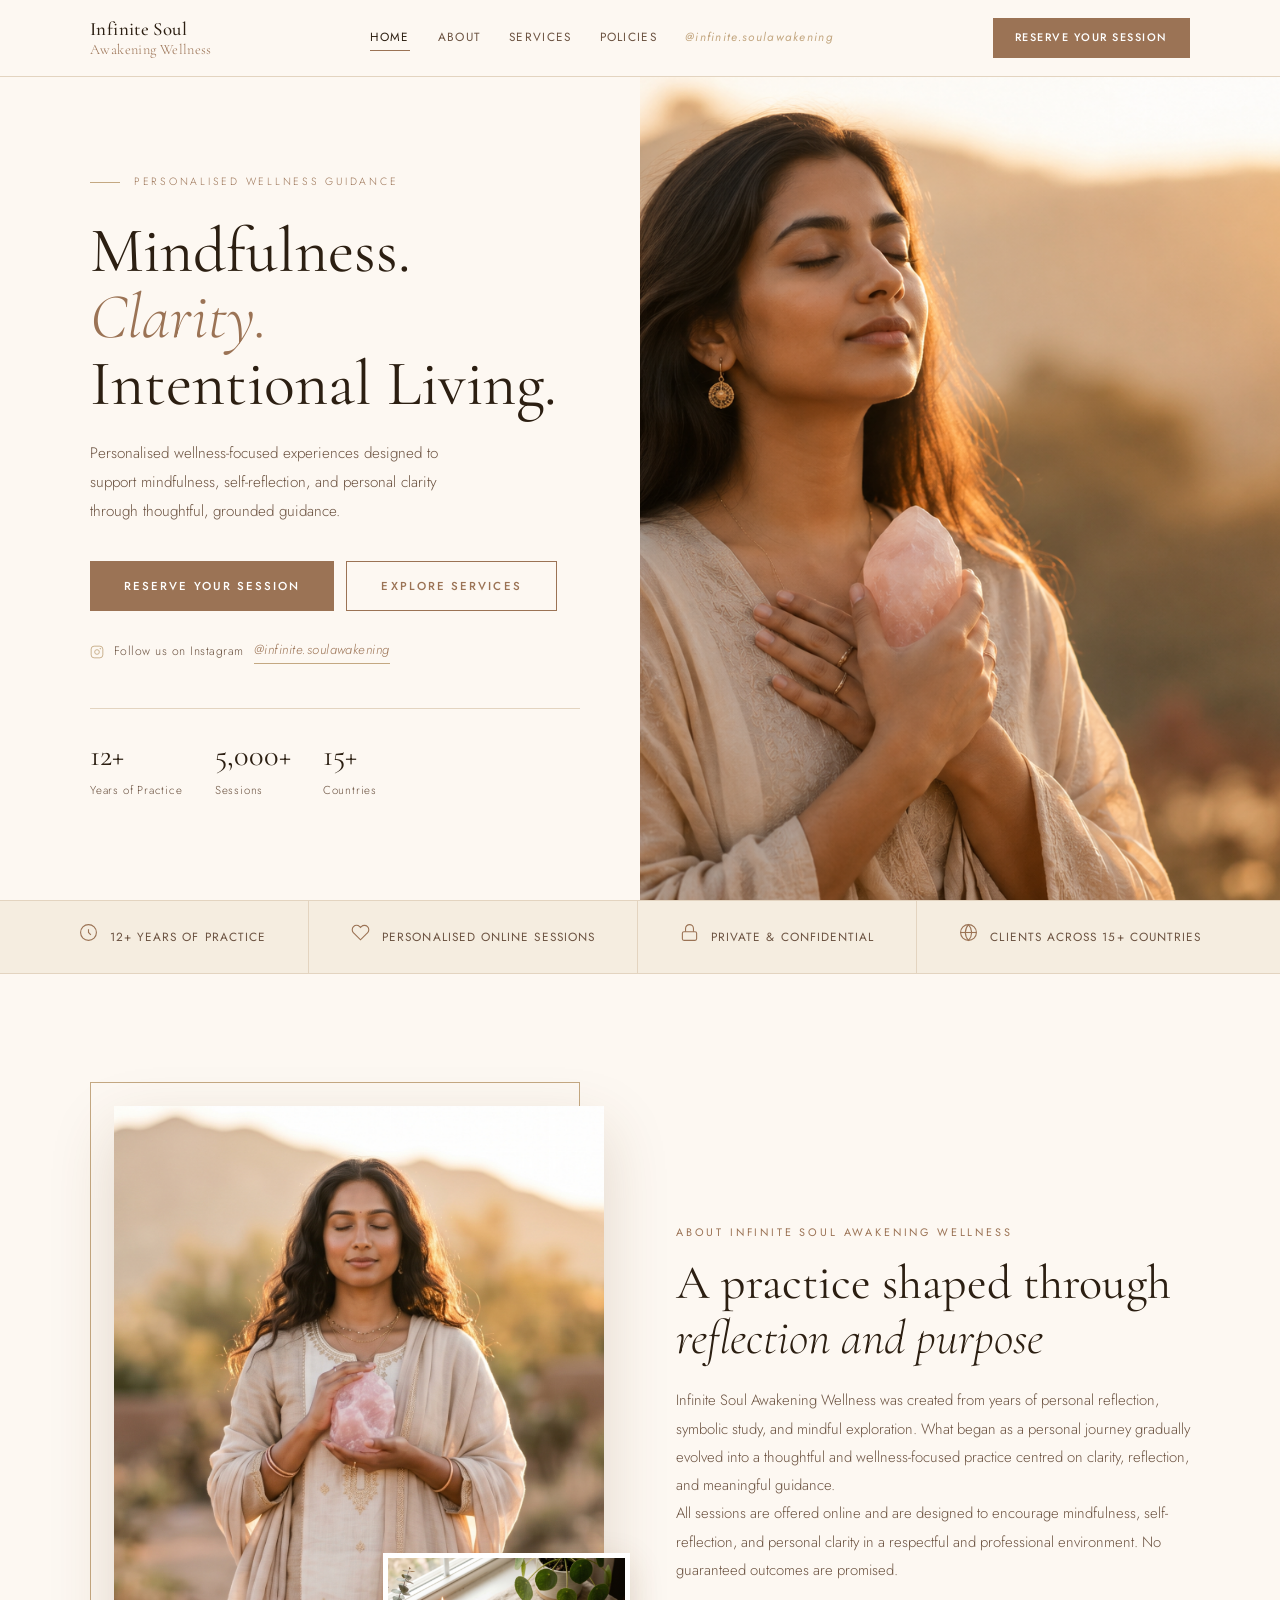
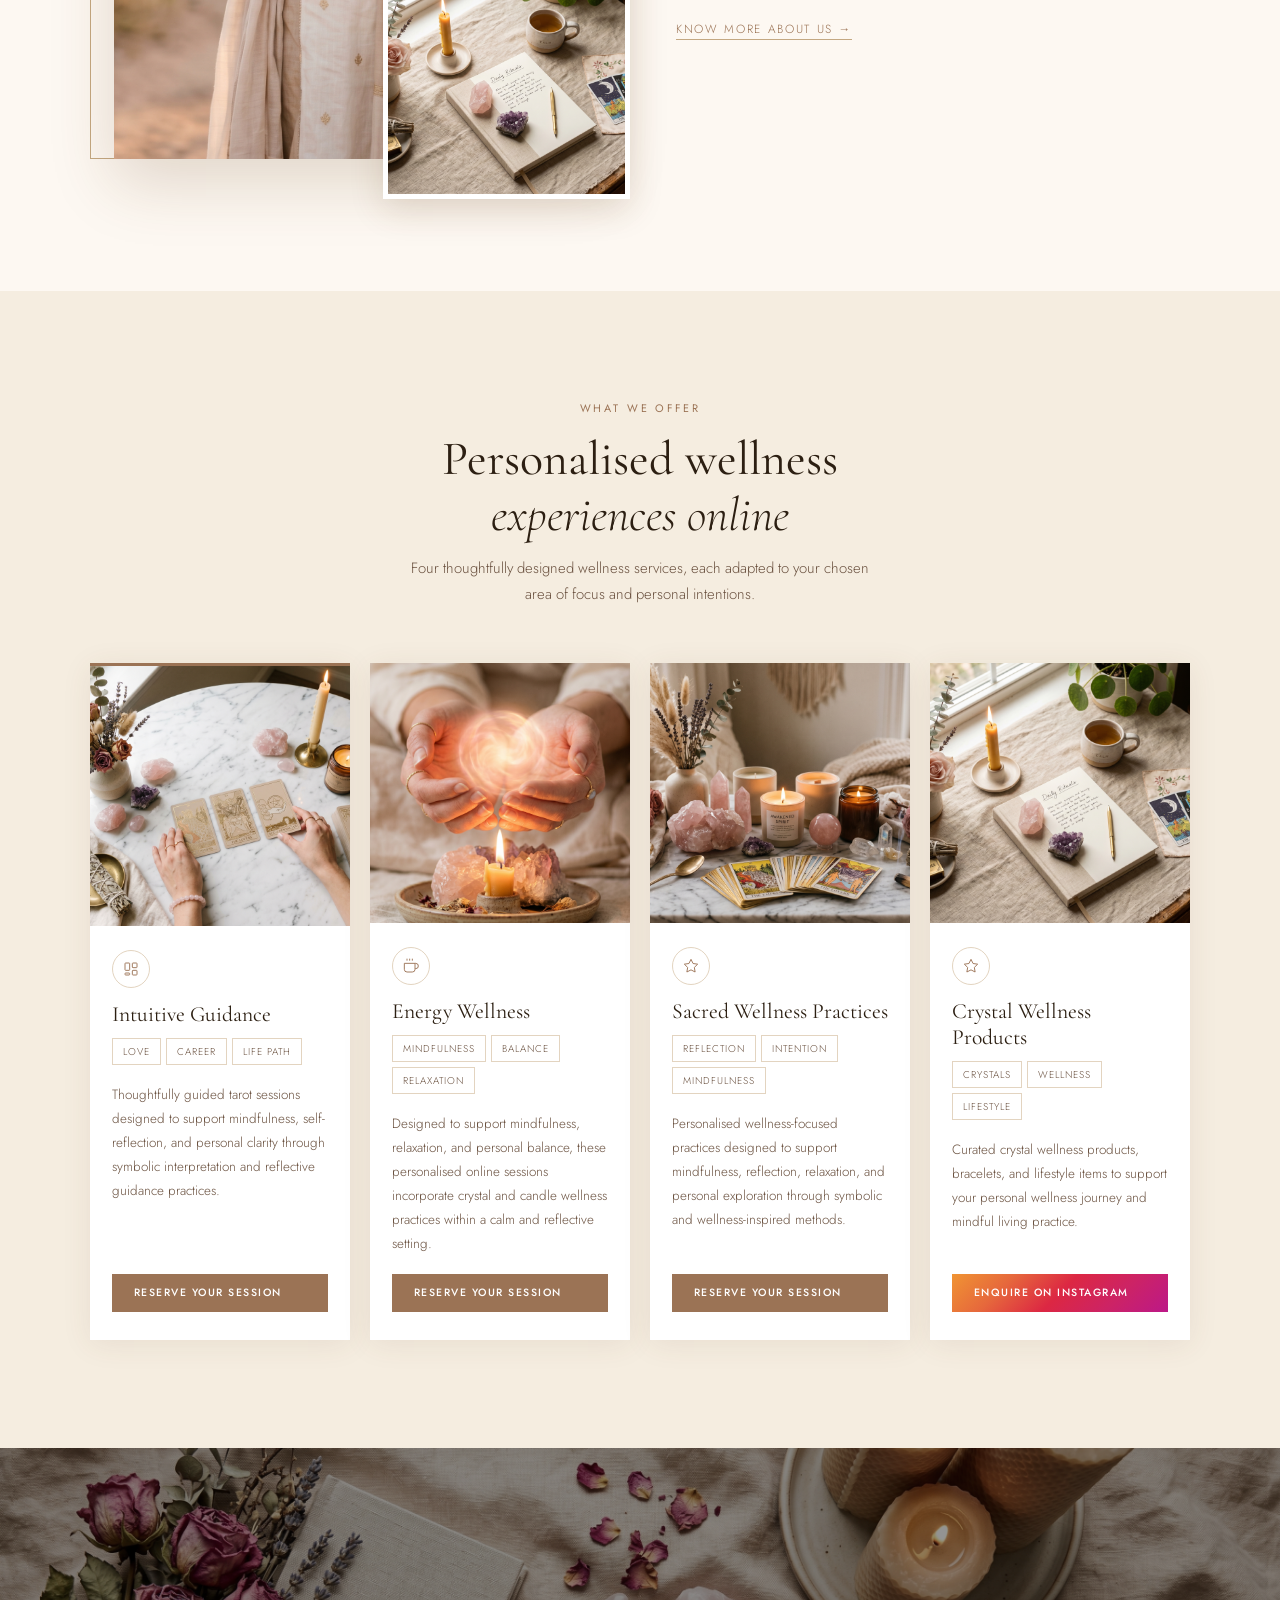
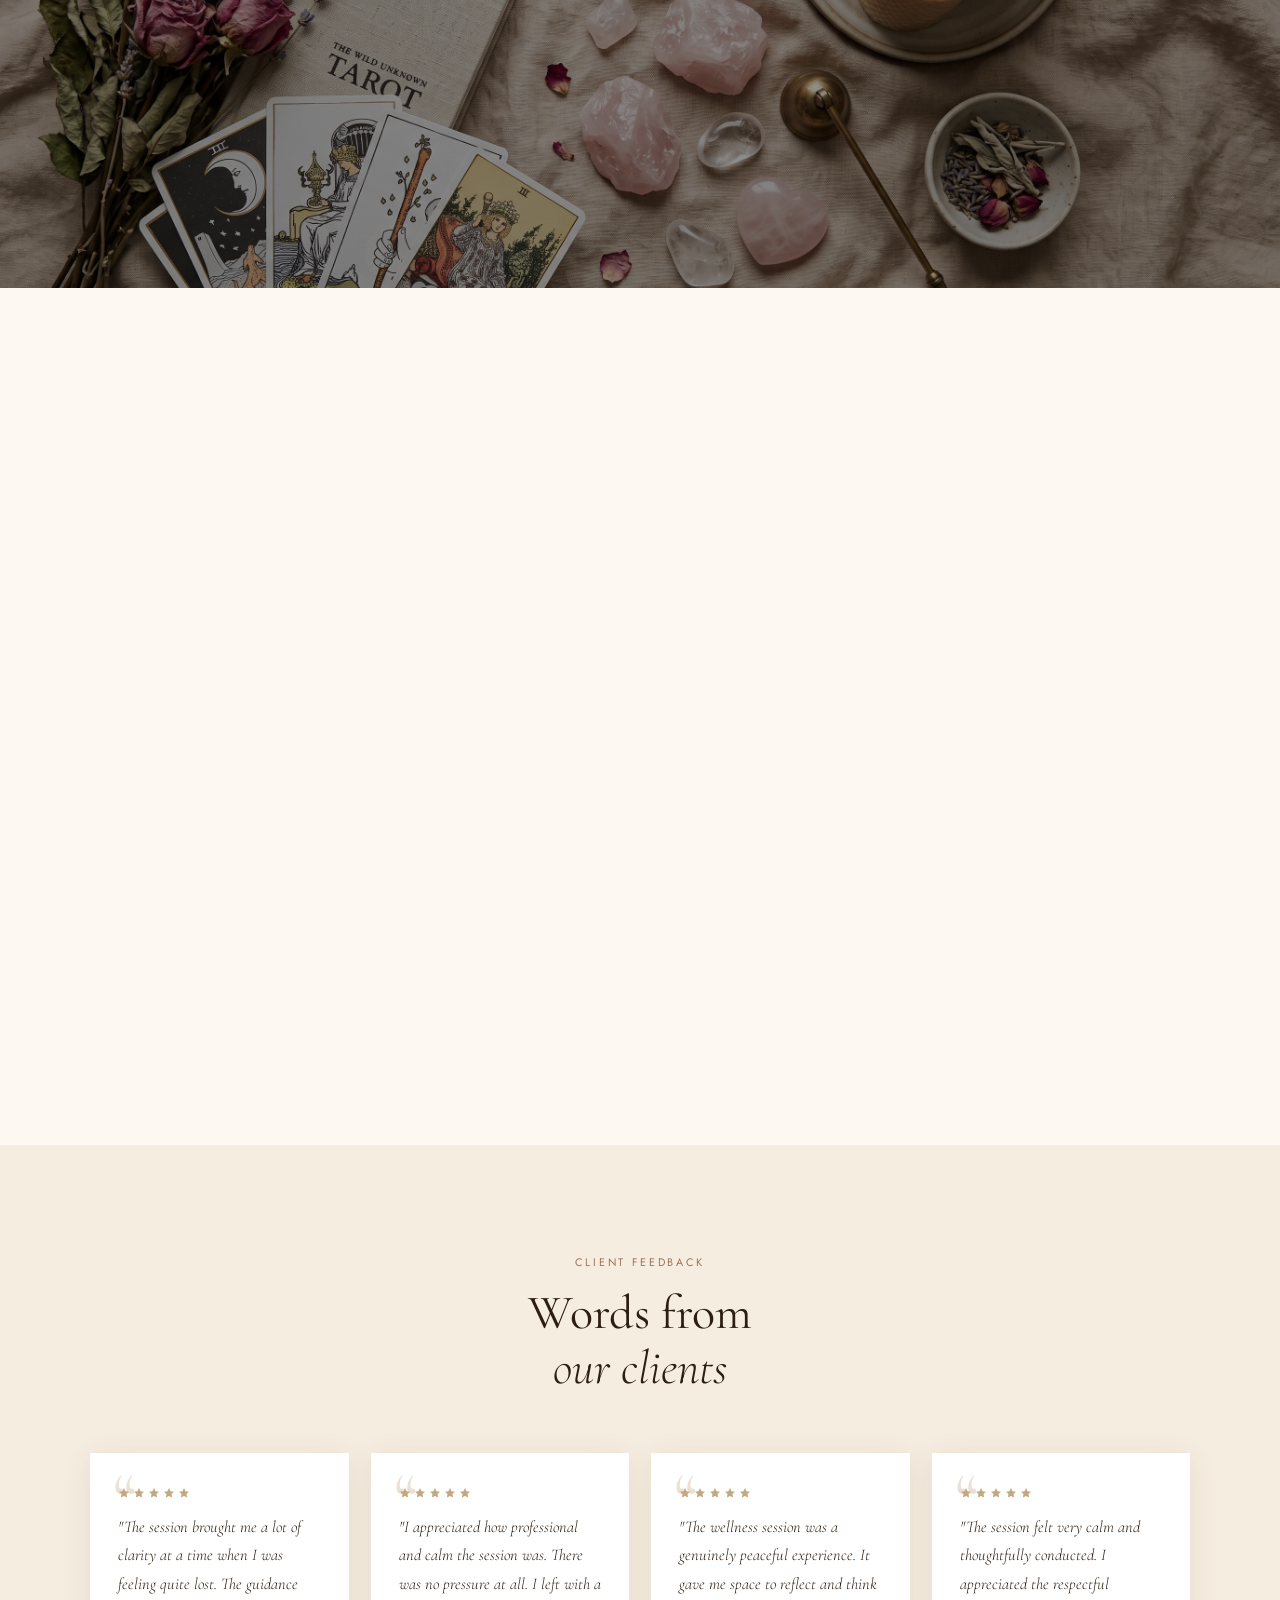
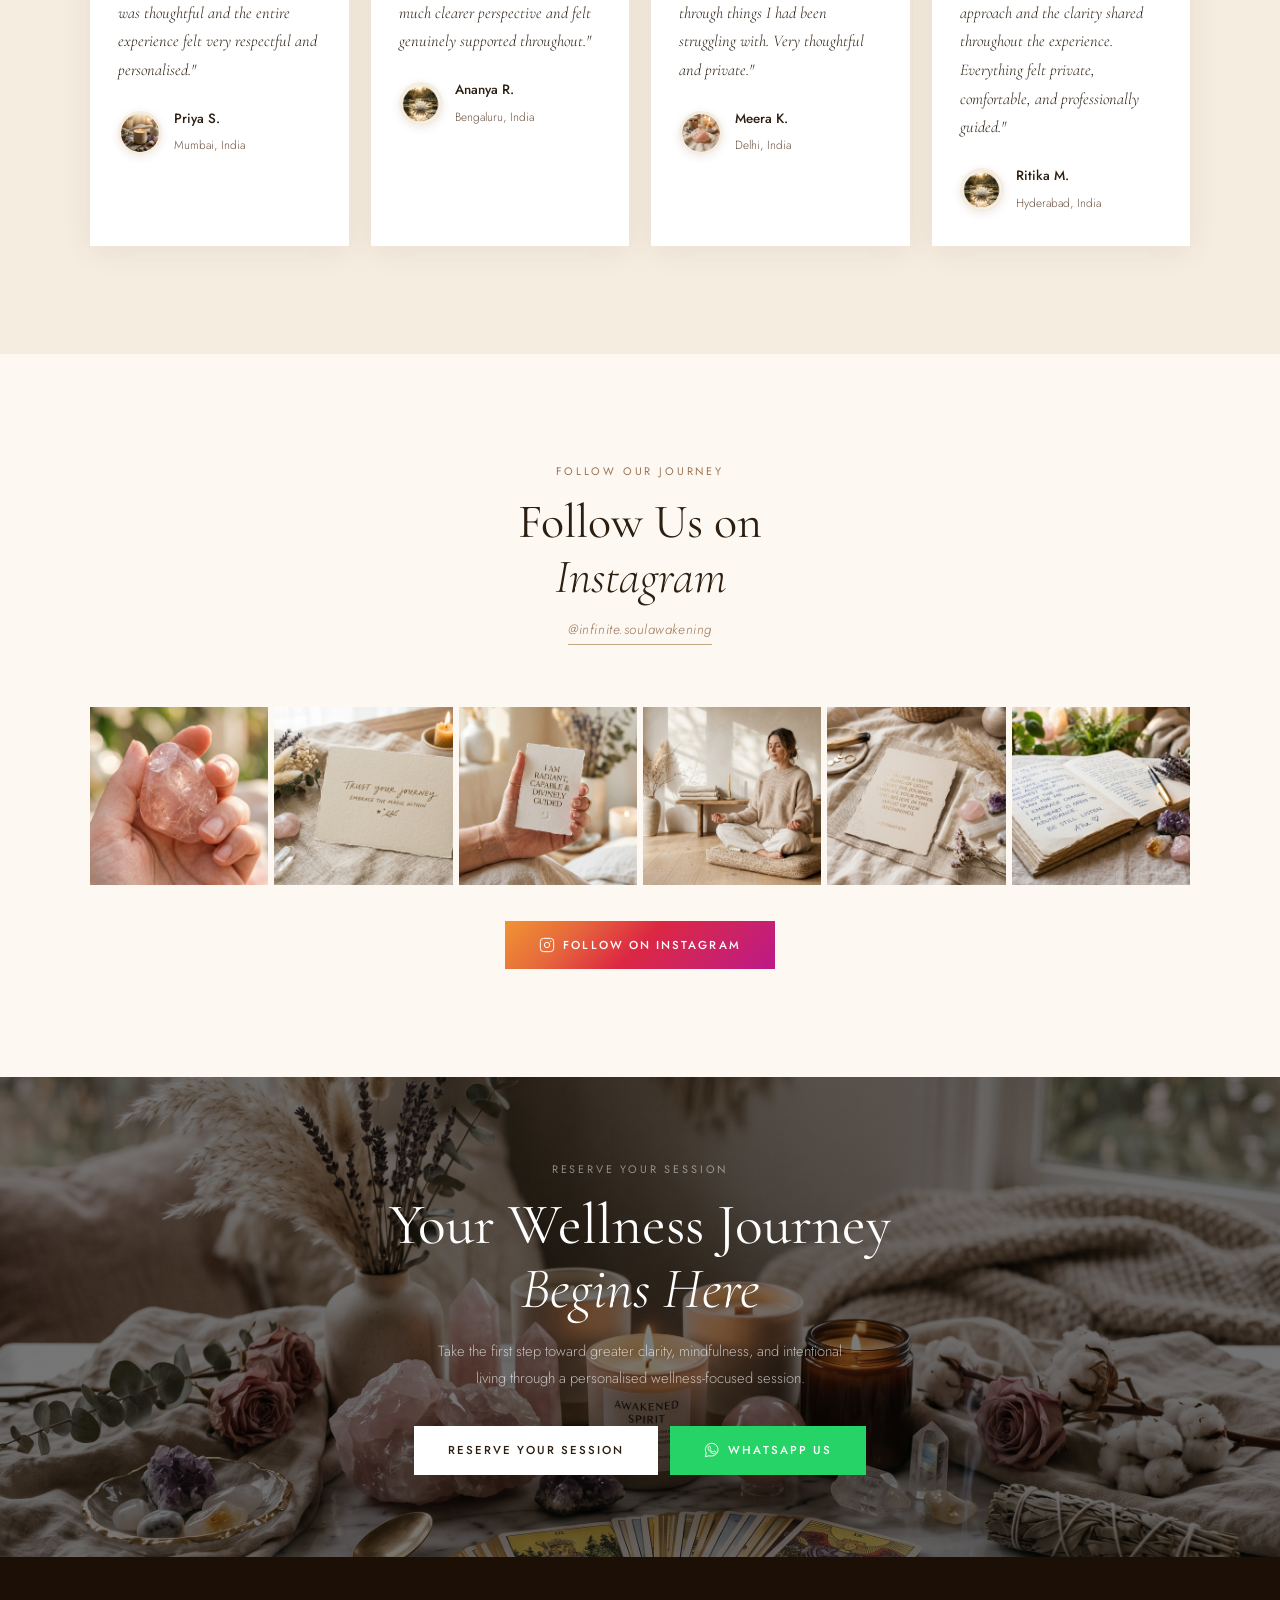
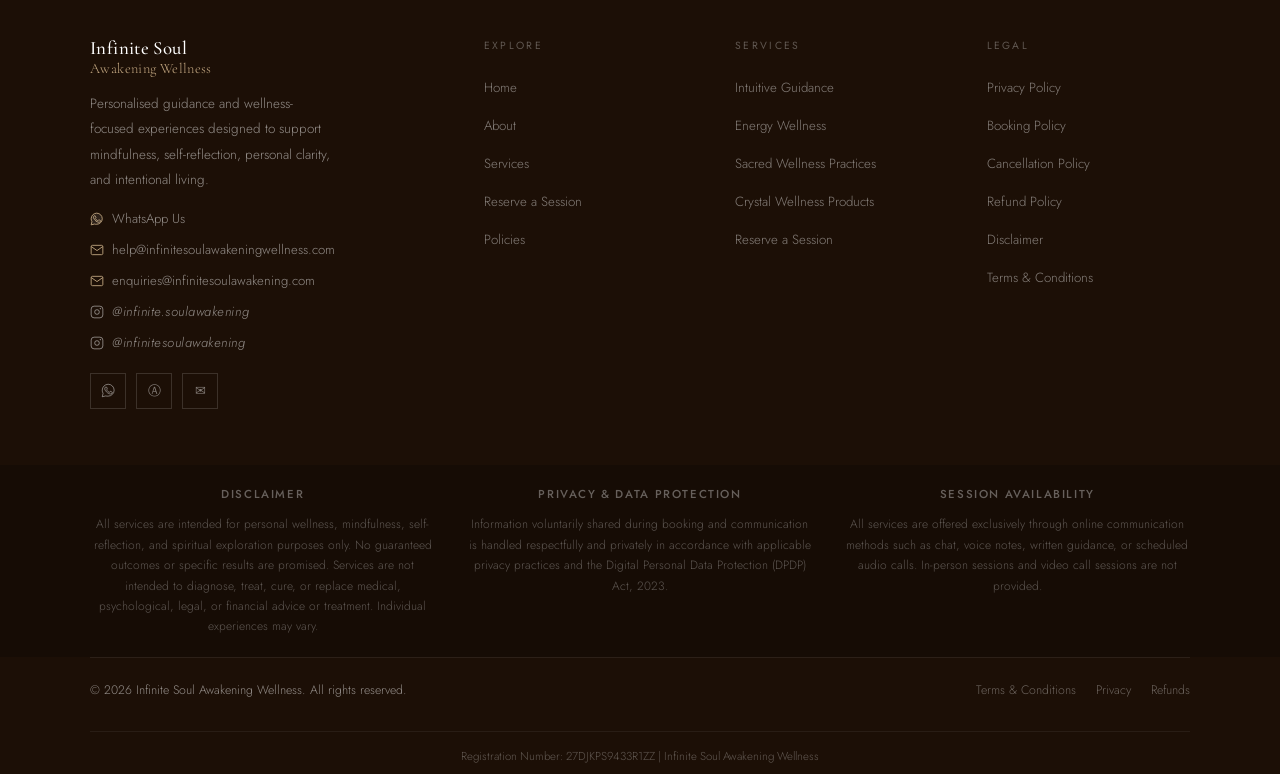
==== commit d53a44e6: "testimonial updated final" ====
--- a/index.html
+++ b/index.html
@@ -168,7 +168,7 @@
     /* ── TESTIMONIALS ───────────────────────────────────────── */
     .testimonials { padding: var(--section-pad) 0; background: var(--parchment); }
     .testimonials-header { text-align: center; margin-bottom: 56px; }
-    .testimonials-grid { display: grid; grid-template-columns: repeat(3, 1fr); gap: 22px; }
+    .testimonials-grid { display: grid; grid-template-columns: repeat(4, 1fr); gap: 22px; }
     .t-card {
       background: var(--white); padding: 34px 28px 30px;
       position: relative; box-shadow: var(--shadow-card); transition: transform .3s;
@@ -500,6 +500,15 @@
           <div class="t-info"><strong>Meera K.</strong><span>Delhi, India</span></div>
         </div>
       </article>
+      <article class="t-card fade-up" style="transition-delay:.36s">
+        <div class="t-quote-mark" aria-hidden="true">&ldquo;</div>
+        <div class="t-stars" aria-label="5 stars"><svg viewBox="0 0 24 24"><polygon points="12 2 15.09 8.26 22 9.27 17 14.14 18.18 21.02 12 17.77 5.82 21.02 7 14.14 2 9.27 8.91 8.26 12 2"/></svg><svg viewBox="0 0 24 24"><polygon points="12 2 15.09 8.26 22 9.27 17 14.14 18.18 21.02 12 17.77 5.82 21.02 7 14.14 2 9.27 8.91 8.26 12 2"/></svg><svg viewBox="0 0 24 24"><polygon points="12 2 15.09 8.26 22 9.27 17 14.14 18.18 21.02 12 17.77 5.82 21.02 7 14.14 2 9.27 8.91 8.26 12 2"/></svg><svg viewBox="0 0 24 24"><polygon points="12 2 15.09 8.26 22 9.27 17 14.14 18.18 21.02 12 17.77 5.82 21.02 7 14.14 2 9.27 8.91 8.26 12 2"/></svg><svg viewBox="0 0 24 24"><polygon points="12 2 15.09 8.26 22 9.27 17 14.14 18.18 21.02 12 17.77 5.82 21.02 7 14.14 2 9.27 8.91 8.26 12 2"/></svg></div>
+        <blockquote>"The session felt very calm and thoughtfully conducted. I appreciated the respectful approach and the clarity shared throughout the experience. Everything felt private, comfortable, and professionally guided."</blockquote>
+        <div class="t-author">
+          <img class="t-avatar" src="assets/images/testimonial-lotus-avatar.jpeg" alt="Ritika M." loading="lazy" width="44" height="44"/>
+          <div class="t-info"><strong>Ritika M.</strong><span>Hyderabad, India</span></div>
+        </div>
+      </article>
     </div>
   </div>
 </section>
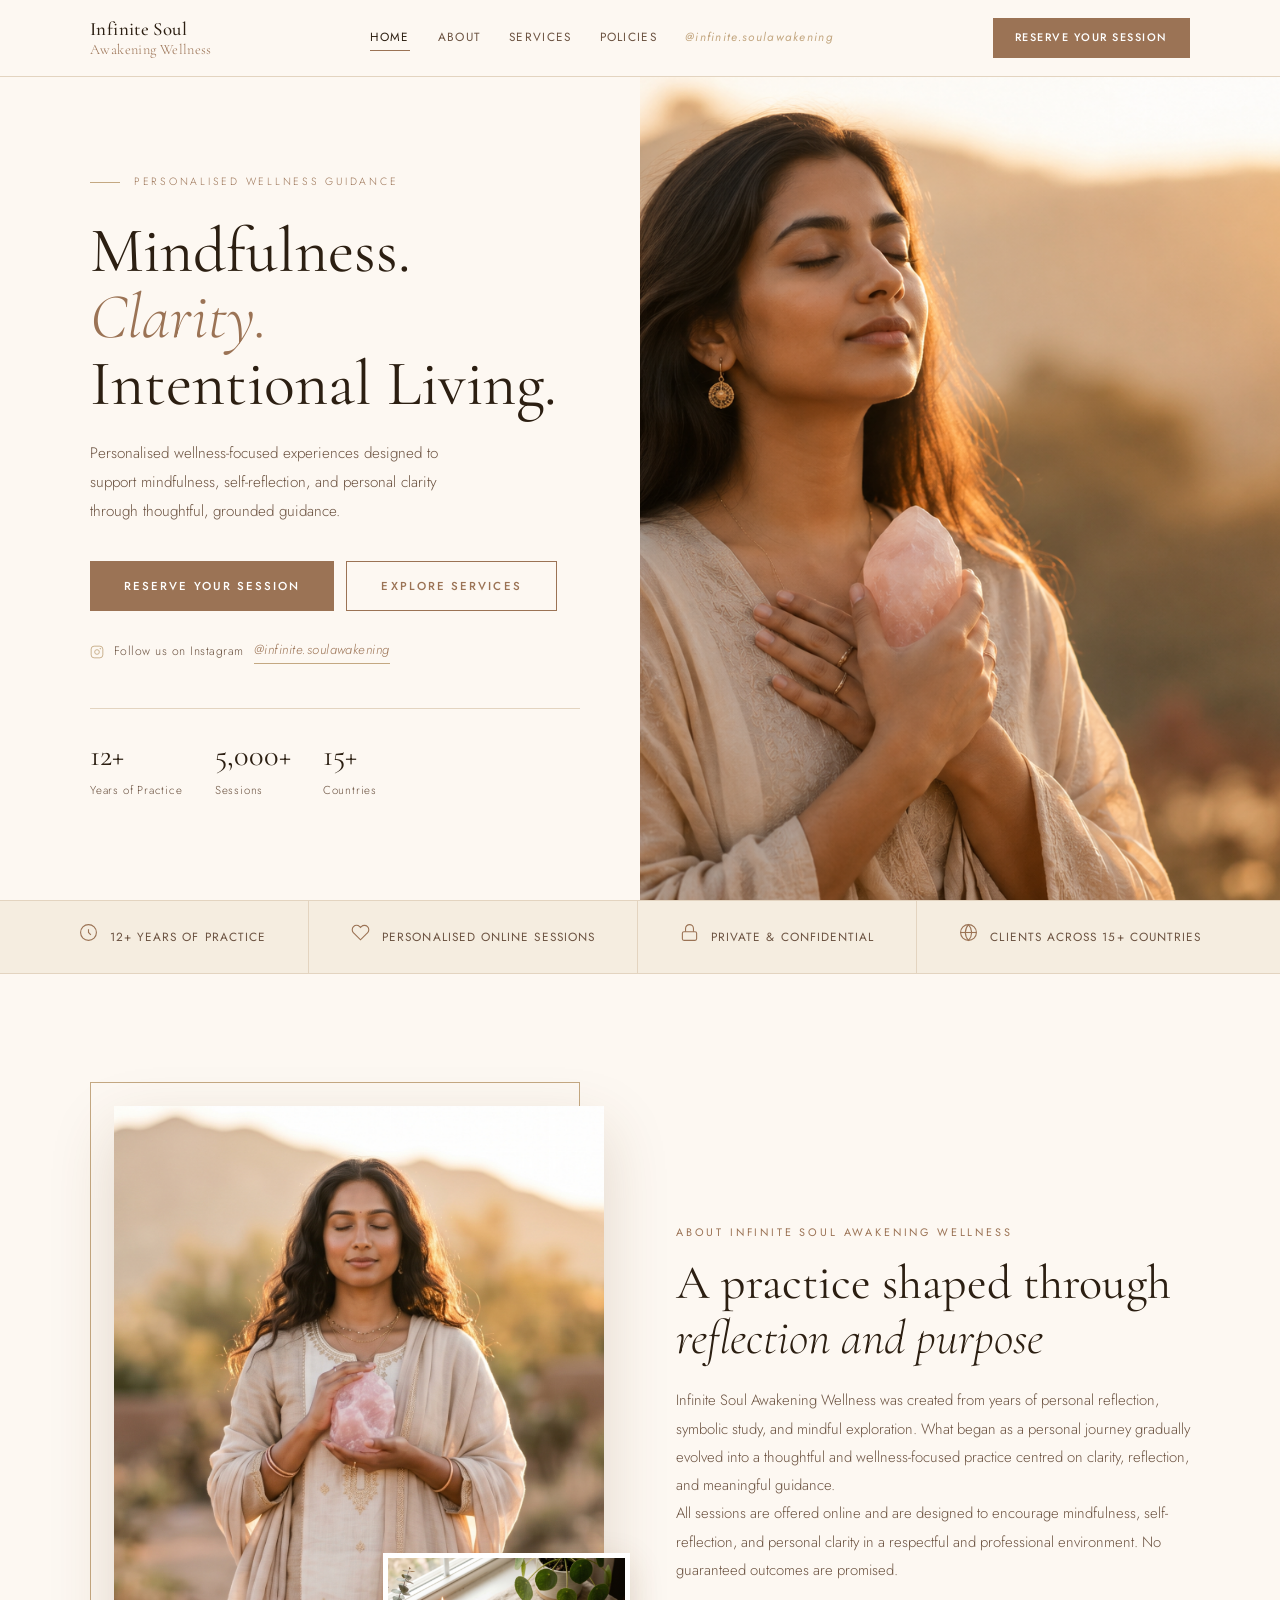
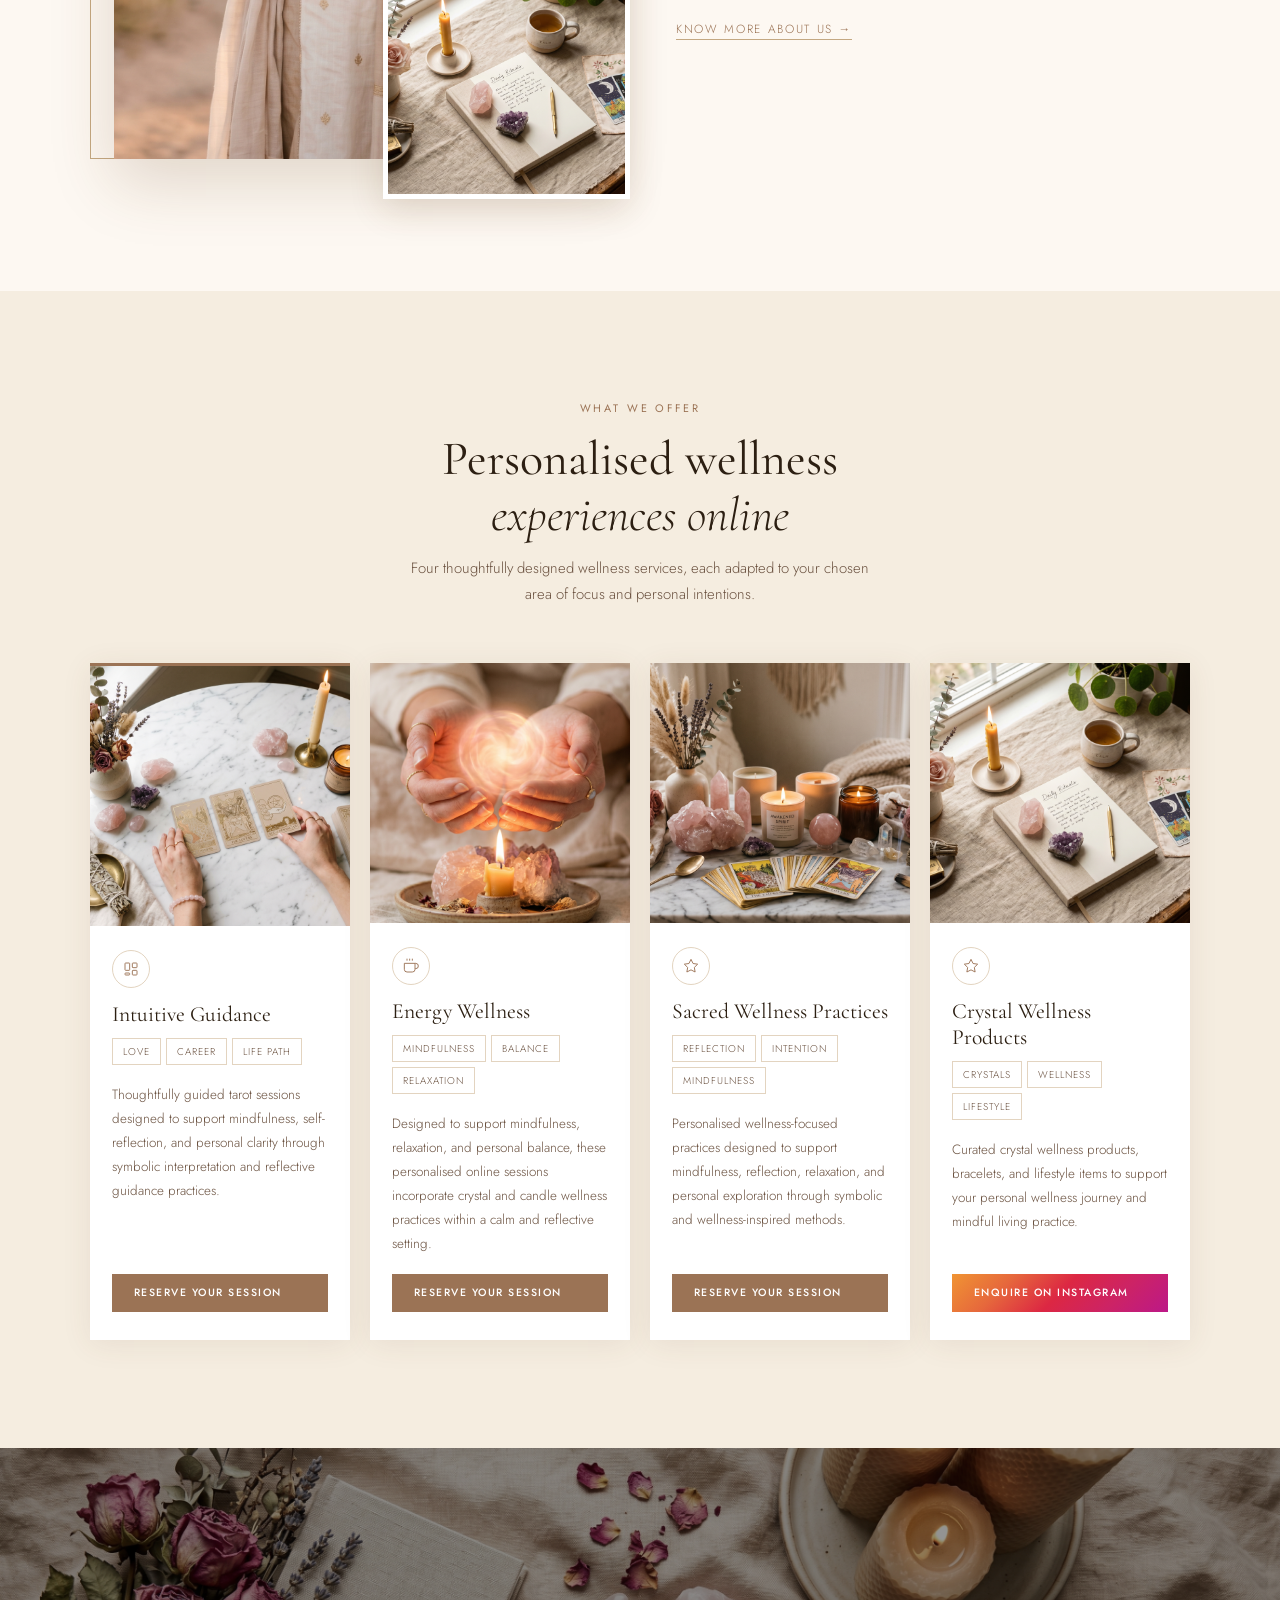
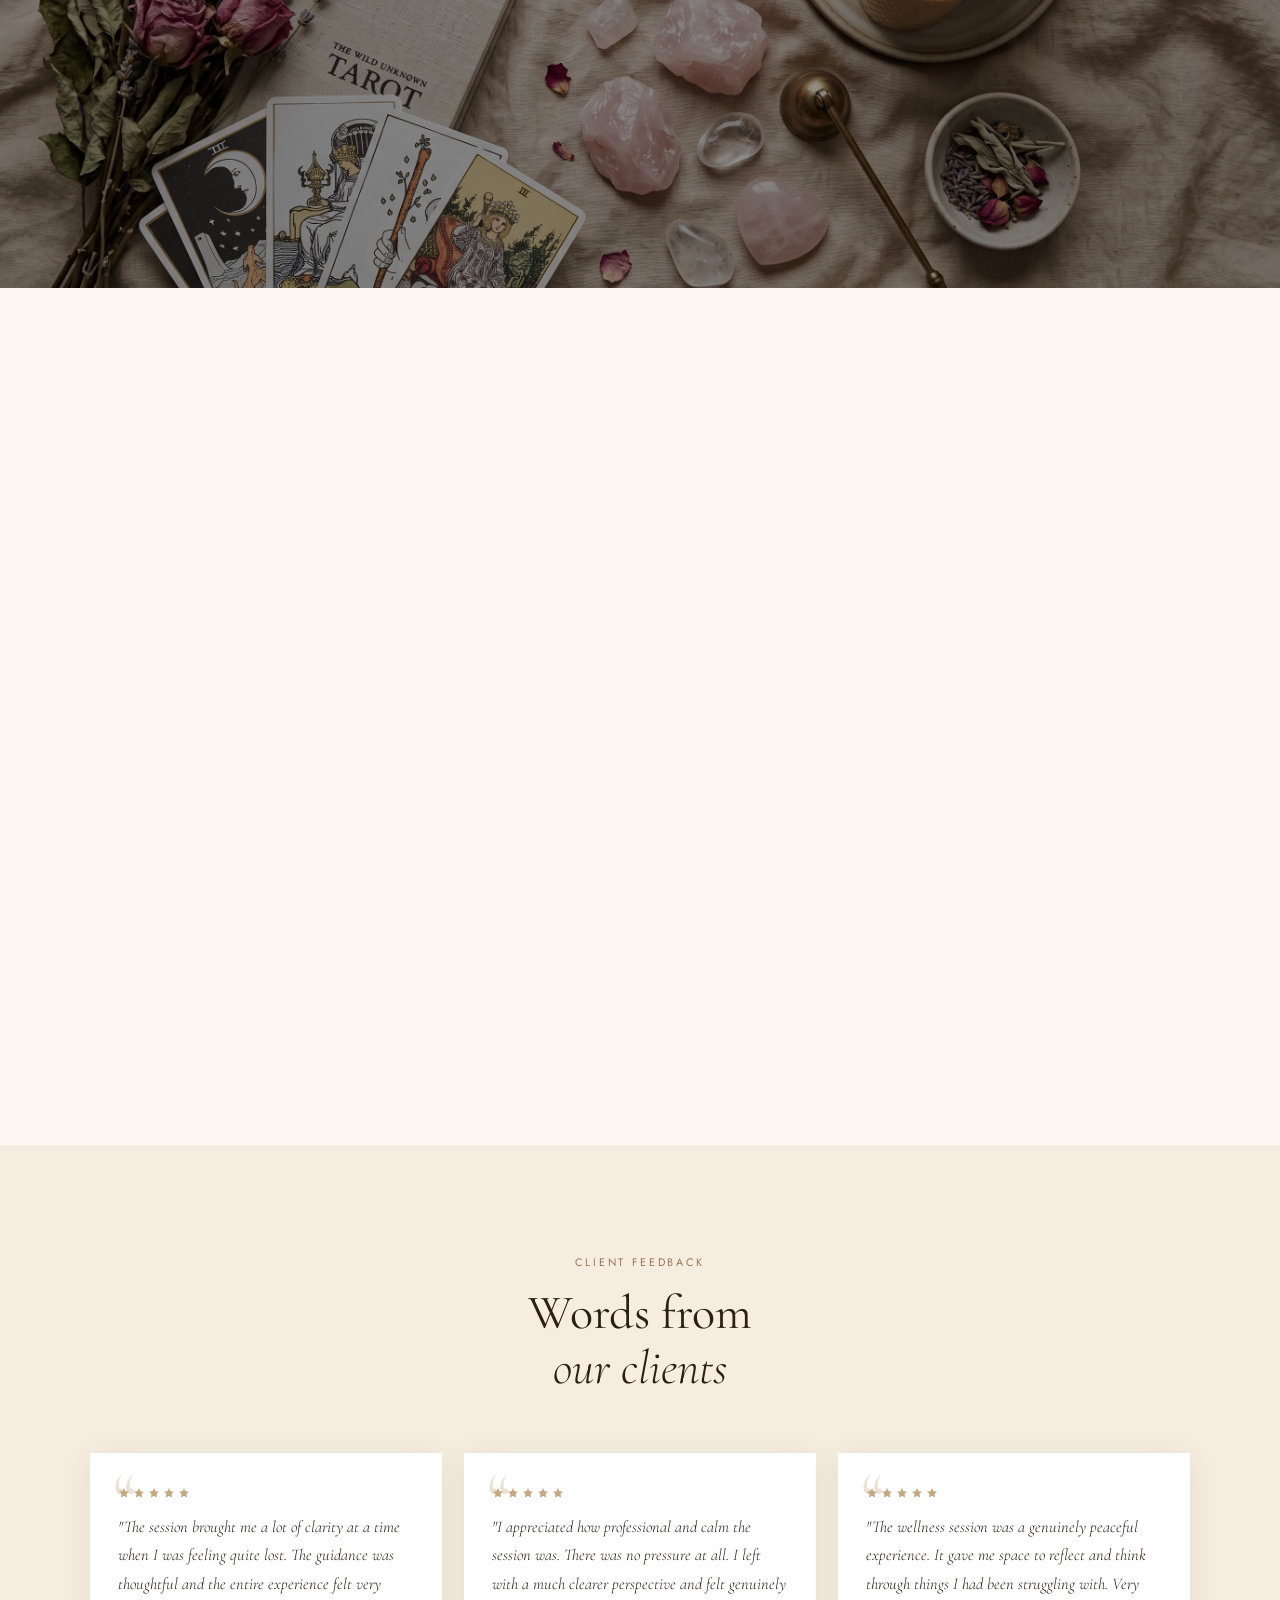
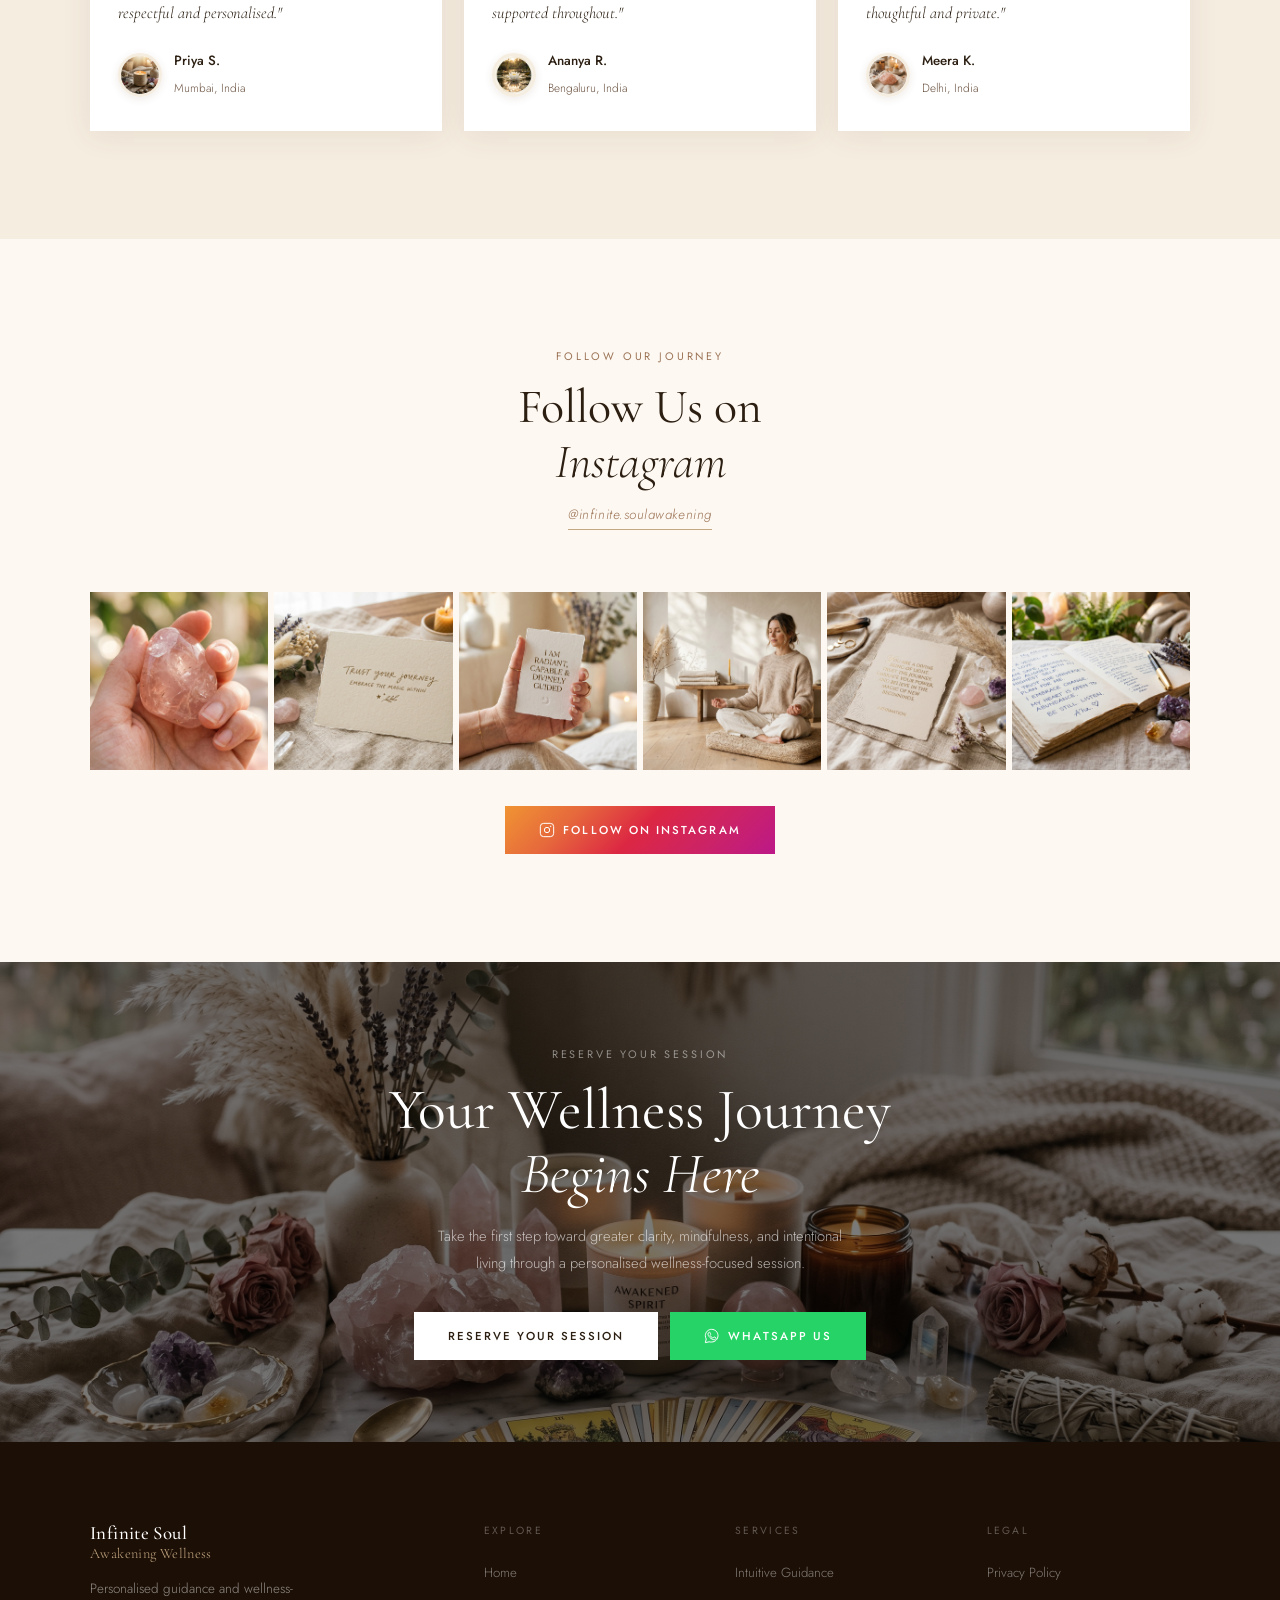
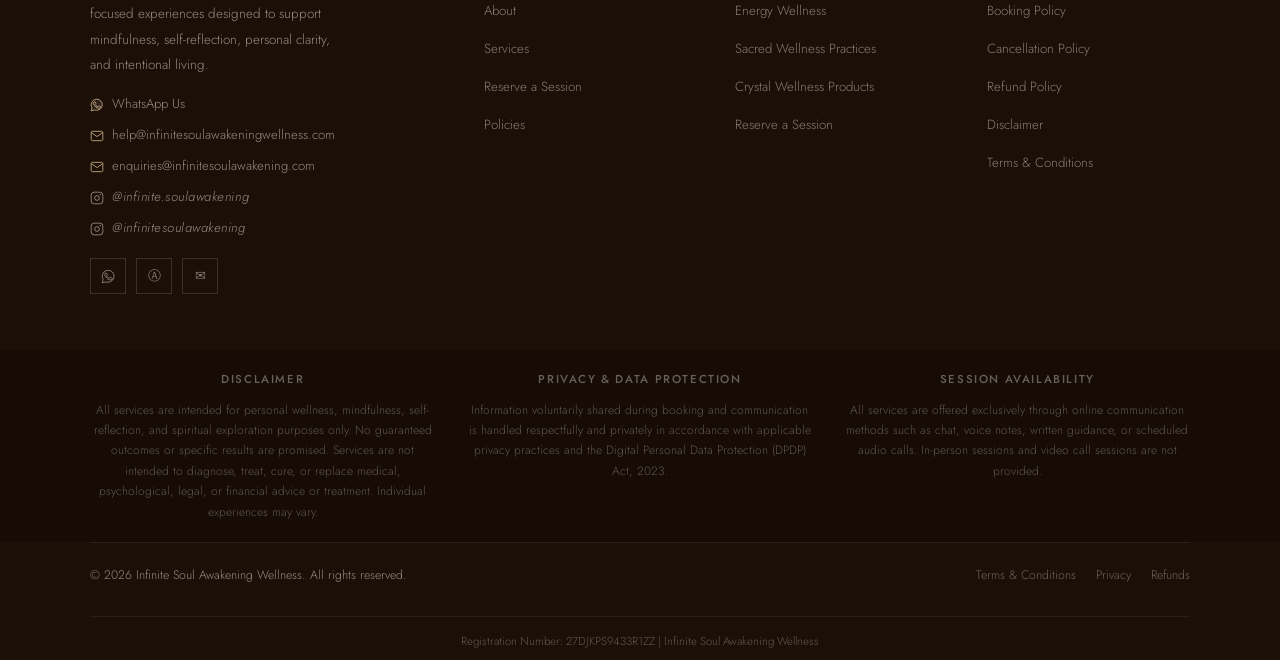
==== commit 48de0e2c: "updated whatsapp number accross all pages" ====
--- a/index.html
+++ b/index.html
@@ -168,7 +168,7 @@
     /* ── TESTIMONIALS ───────────────────────────────────────── */
     .testimonials { padding: var(--section-pad) 0; background: var(--parchment); }
     .testimonials-header { text-align: center; margin-bottom: 56px; }
-    .testimonials-grid { display: grid; grid-template-columns: repeat(4, 1fr); gap: 22px; }
+    .testimonials-grid { display: grid; grid-template-columns: repeat(3, 1fr); gap: 22px; }
     .t-card {
       background: var(--white); padding: 34px 28px 30px;
       position: relative; box-shadow: var(--shadow-card); transition: transform .3s;
@@ -500,15 +500,6 @@
           <div class="t-info"><strong>Meera K.</strong><span>Delhi, India</span></div>
         </div>
       </article>
-      <article class="t-card fade-up" style="transition-delay:.36s">
-        <div class="t-quote-mark" aria-hidden="true">&ldquo;</div>
-        <div class="t-stars" aria-label="5 stars"><svg viewBox="0 0 24 24"><polygon points="12 2 15.09 8.26 22 9.27 17 14.14 18.18 21.02 12 17.77 5.82 21.02 7 14.14 2 9.27 8.91 8.26 12 2"/></svg><svg viewBox="0 0 24 24"><polygon points="12 2 15.09 8.26 22 9.27 17 14.14 18.18 21.02 12 17.77 5.82 21.02 7 14.14 2 9.27 8.91 8.26 12 2"/></svg><svg viewBox="0 0 24 24"><polygon points="12 2 15.09 8.26 22 9.27 17 14.14 18.18 21.02 12 17.77 5.82 21.02 7 14.14 2 9.27 8.91 8.26 12 2"/></svg><svg viewBox="0 0 24 24"><polygon points="12 2 15.09 8.26 22 9.27 17 14.14 18.18 21.02 12 17.77 5.82 21.02 7 14.14 2 9.27 8.91 8.26 12 2"/></svg><svg viewBox="0 0 24 24"><polygon points="12 2 15.09 8.26 22 9.27 17 14.14 18.18 21.02 12 17.77 5.82 21.02 7 14.14 2 9.27 8.91 8.26 12 2"/></svg></div>
-        <blockquote>"The session felt very calm and thoughtfully conducted. I appreciated the respectful approach and the clarity shared throughout the experience. Everything felt private, comfortable, and professionally guided."</blockquote>
-        <div class="t-author">
-          <img class="t-avatar" src="assets/images/testimonial-lotus-avatar.jpeg" alt="Ritika M." loading="lazy" width="44" height="44"/>
-          <div class="t-info"><strong>Ritika M.</strong><span>Hyderabad, India</span></div>
-        </div>
-      </article>
     </div>
   </div>
 </section>
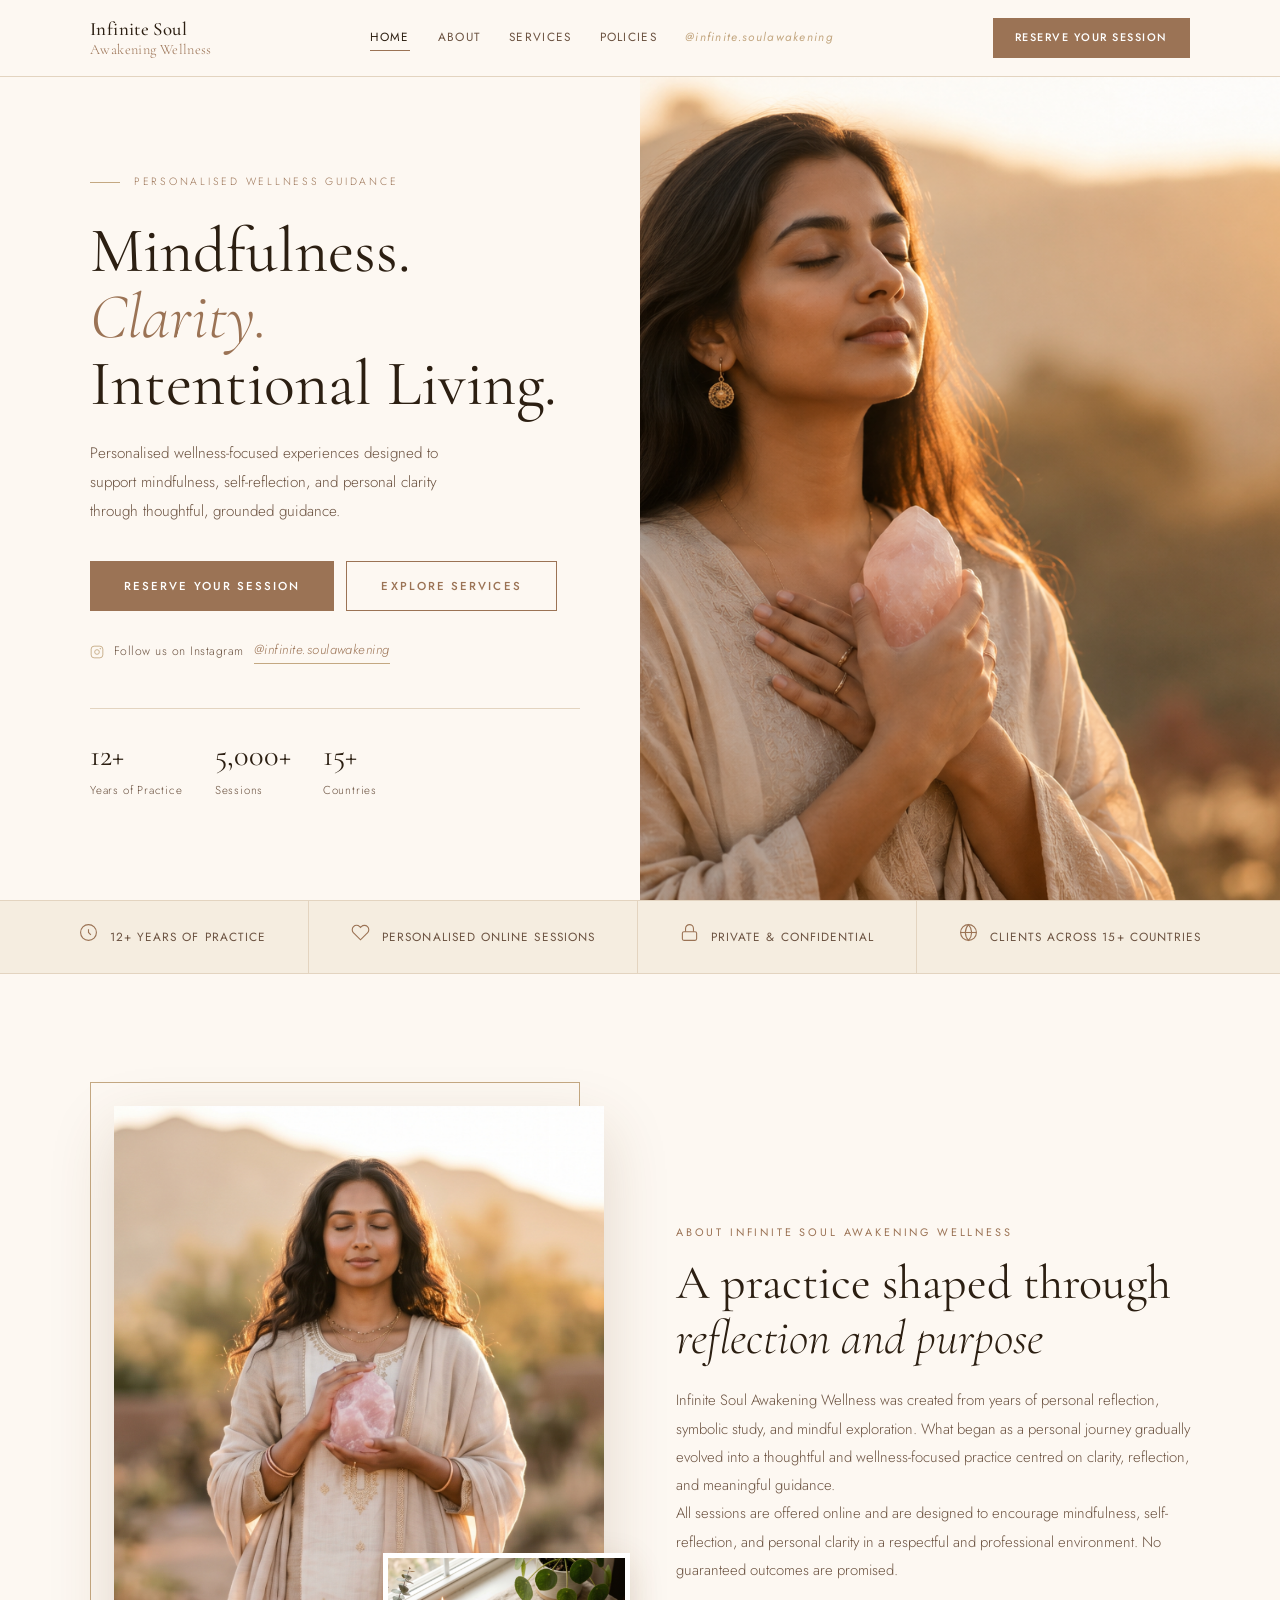
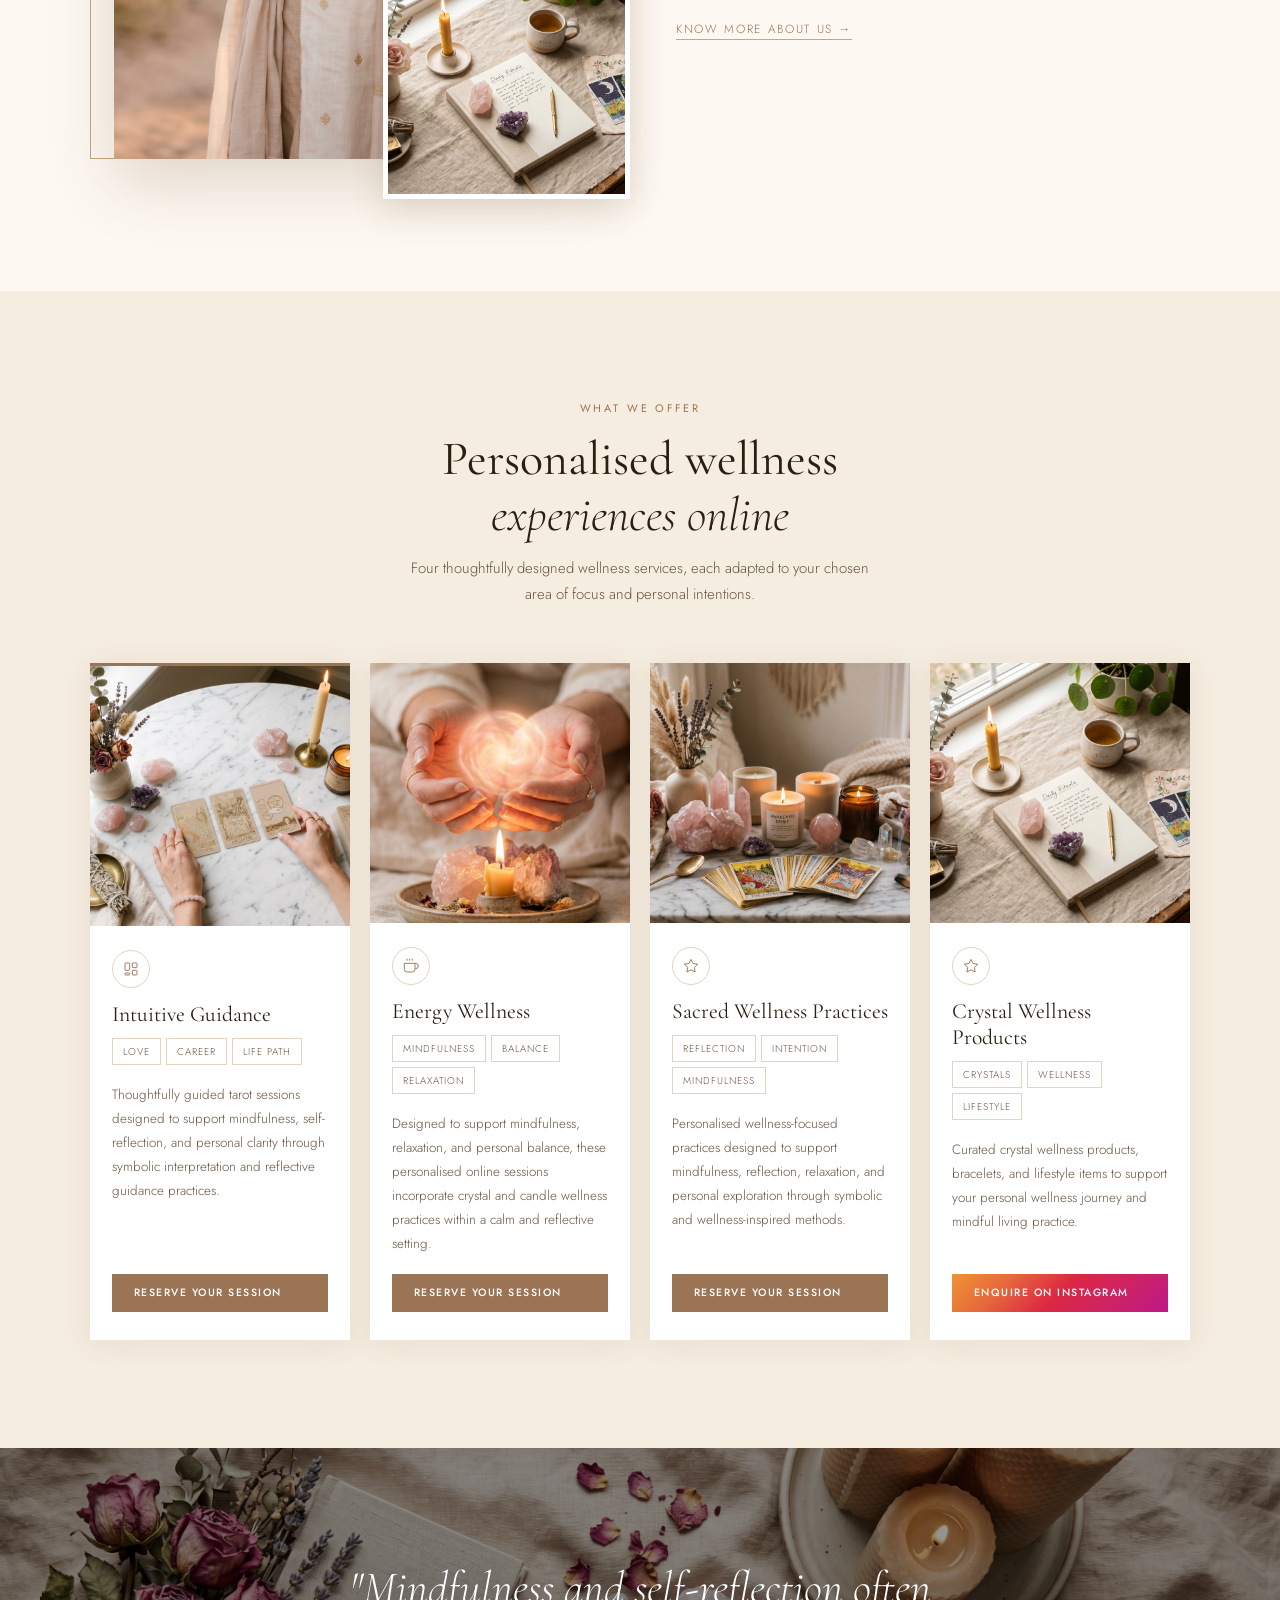
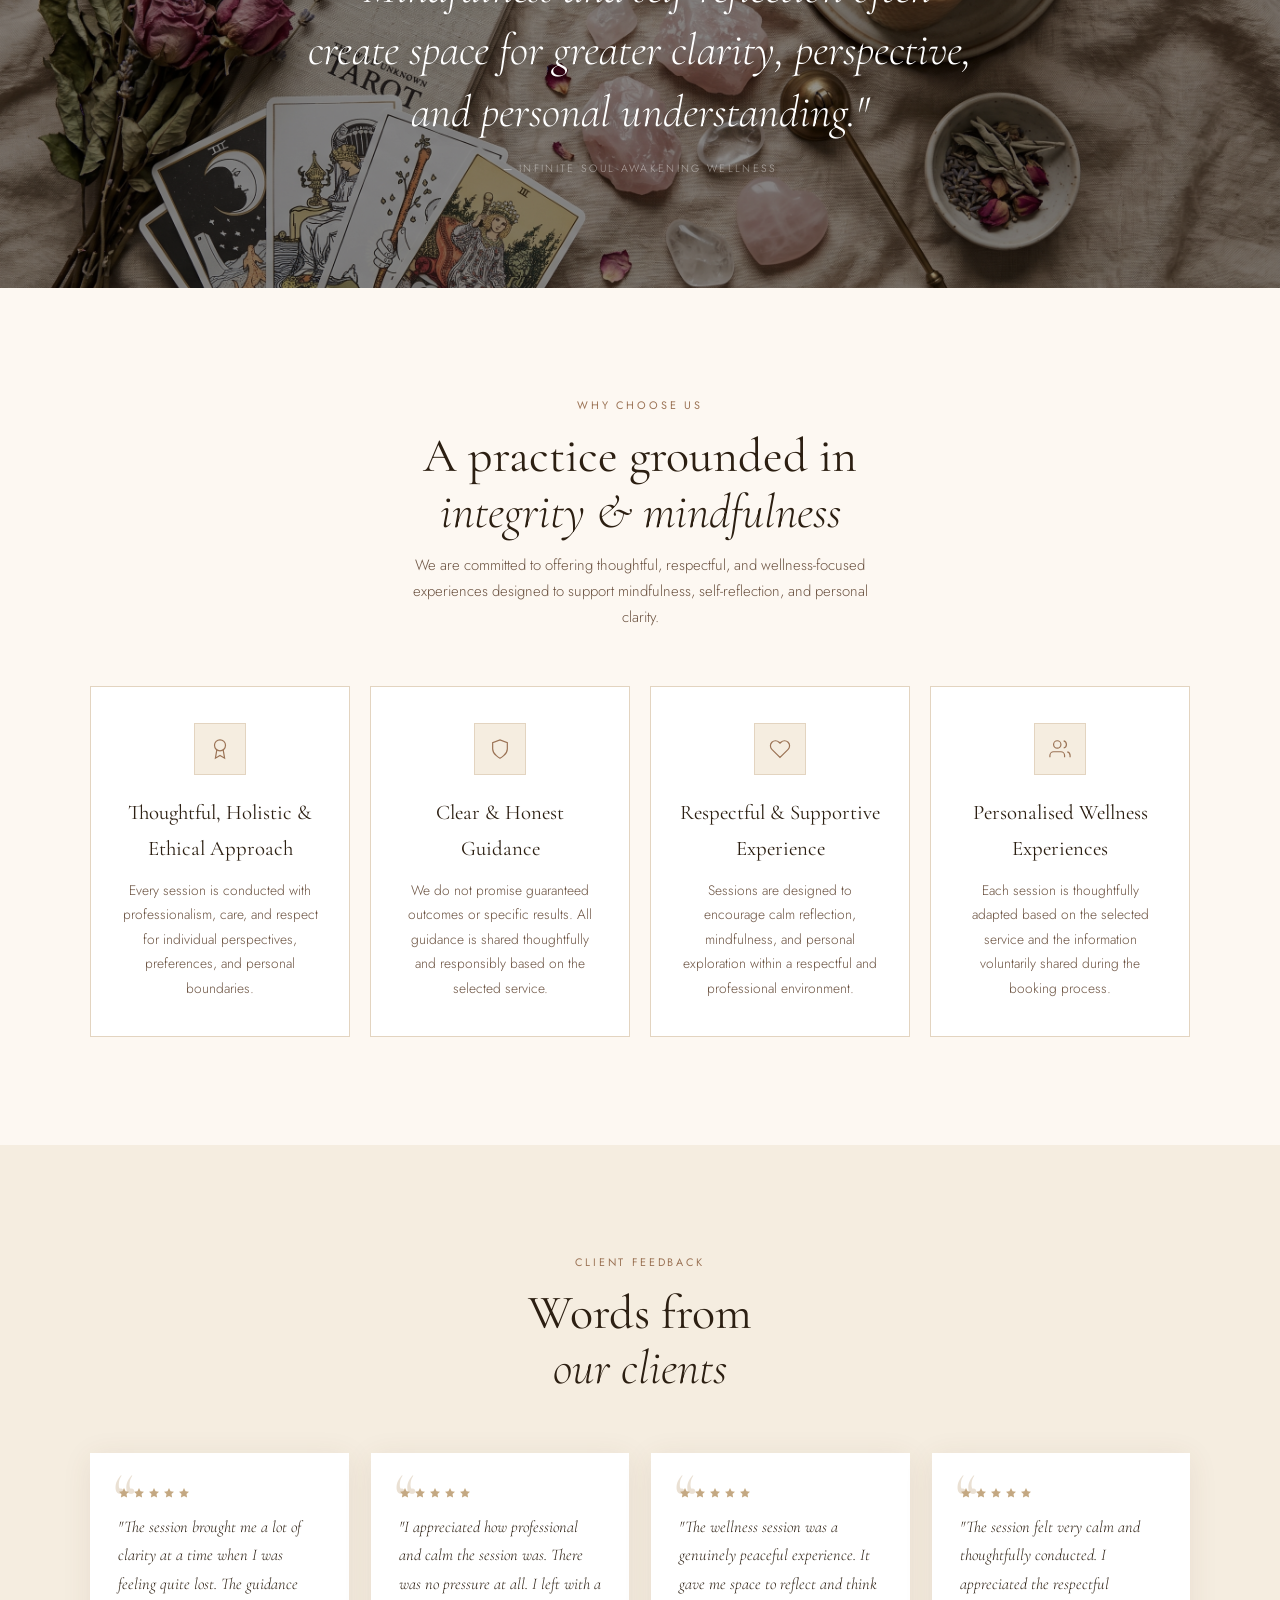
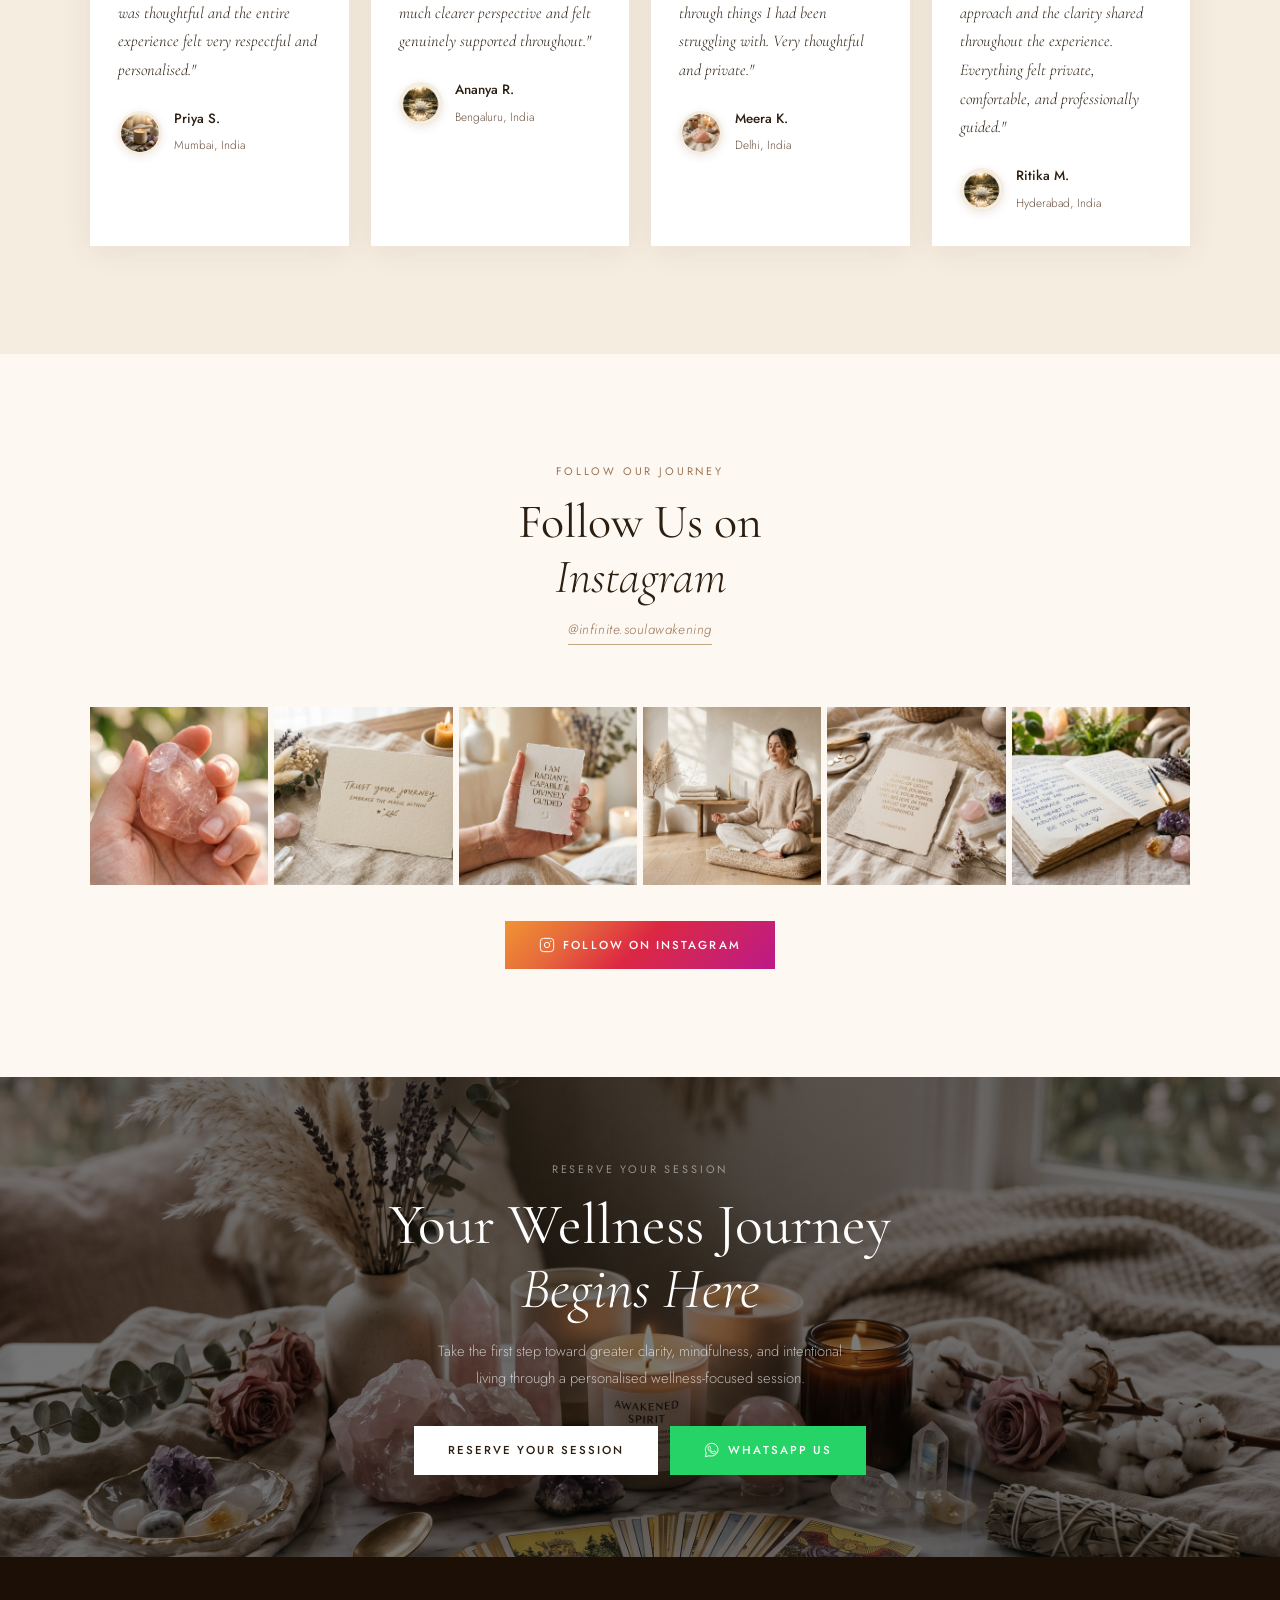
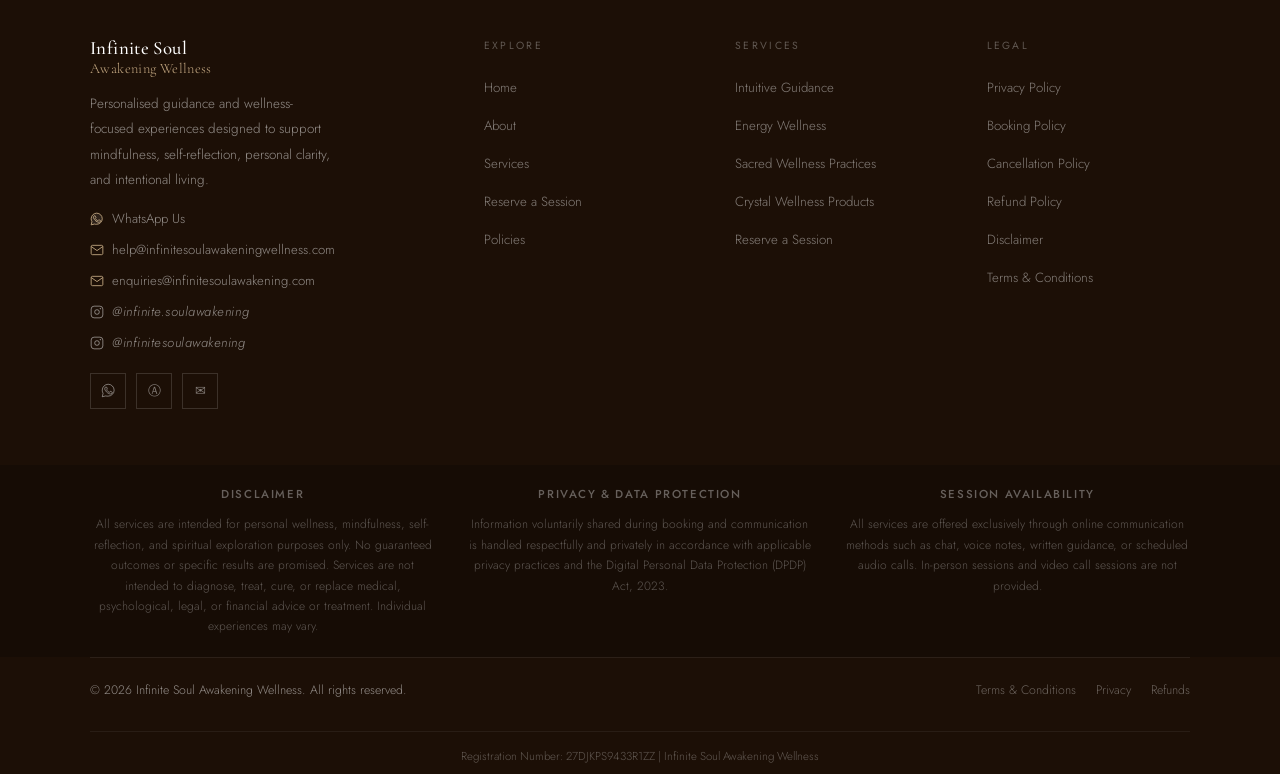
==== commit 15910950: "final" ====
--- a/index.html
+++ b/index.html
@@ -168,7 +168,7 @@
     /* ── TESTIMONIALS ───────────────────────────────────────── */
     .testimonials { padding: var(--section-pad) 0; background: var(--parchment); }
     .testimonials-header { text-align: center; margin-bottom: 56px; }
-    .testimonials-grid { display: grid; grid-template-columns: repeat(3, 1fr); gap: 22px; }
+    .testimonials-grid { display: grid; grid-template-columns: repeat(4, 1fr); gap: 22px; }
     .t-card {
       background: var(--white); padding: 34px 28px 30px;
       position: relative; box-shadow: var(--shadow-card); transition: transform .3s;
@@ -500,6 +500,15 @@
           <div class="t-info"><strong>Meera K.</strong><span>Delhi, India</span></div>
         </div>
       </article>
+      <article class="t-card fade-up" style="transition-delay:.36s">
+        <div class="t-quote-mark" aria-hidden="true">&ldquo;</div>
+        <div class="t-stars" aria-label="5 stars"><svg viewBox="0 0 24 24"><polygon points="12 2 15.09 8.26 22 9.27 17 14.14 18.18 21.02 12 17.77 5.82 21.02 7 14.14 2 9.27 8.91 8.26 12 2"/></svg><svg viewBox="0 0 24 24"><polygon points="12 2 15.09 8.26 22 9.27 17 14.14 18.18 21.02 12 17.77 5.82 21.02 7 14.14 2 9.27 8.91 8.26 12 2"/></svg><svg viewBox="0 0 24 24"><polygon points="12 2 15.09 8.26 22 9.27 17 14.14 18.18 21.02 12 17.77 5.82 21.02 7 14.14 2 9.27 8.91 8.26 12 2"/></svg><svg viewBox="0 0 24 24"><polygon points="12 2 15.09 8.26 22 9.27 17 14.14 18.18 21.02 12 17.77 5.82 21.02 7 14.14 2 9.27 8.91 8.26 12 2"/></svg><svg viewBox="0 0 24 24"><polygon points="12 2 15.09 8.26 22 9.27 17 14.14 18.18 21.02 12 17.77 5.82 21.02 7 14.14 2 9.27 8.91 8.26 12 2"/></svg></div>
+        <blockquote>"The session felt very calm and thoughtfully conducted. I appreciated the respectful approach and the clarity shared throughout the experience. Everything felt private, comfortable, and professionally guided."</blockquote>
+        <div class="t-author">
+          <img class="t-avatar" src="assets/images/testimonial-lotus-avatar.jpeg" alt="Ritika M." loading="lazy" width="44" height="44"/>
+          <div class="t-info"><strong>Ritika M.</strong><span>Hyderabad, India</span></div>
+        </div>
+      </article>
     </div>
   </div>
 </section>
